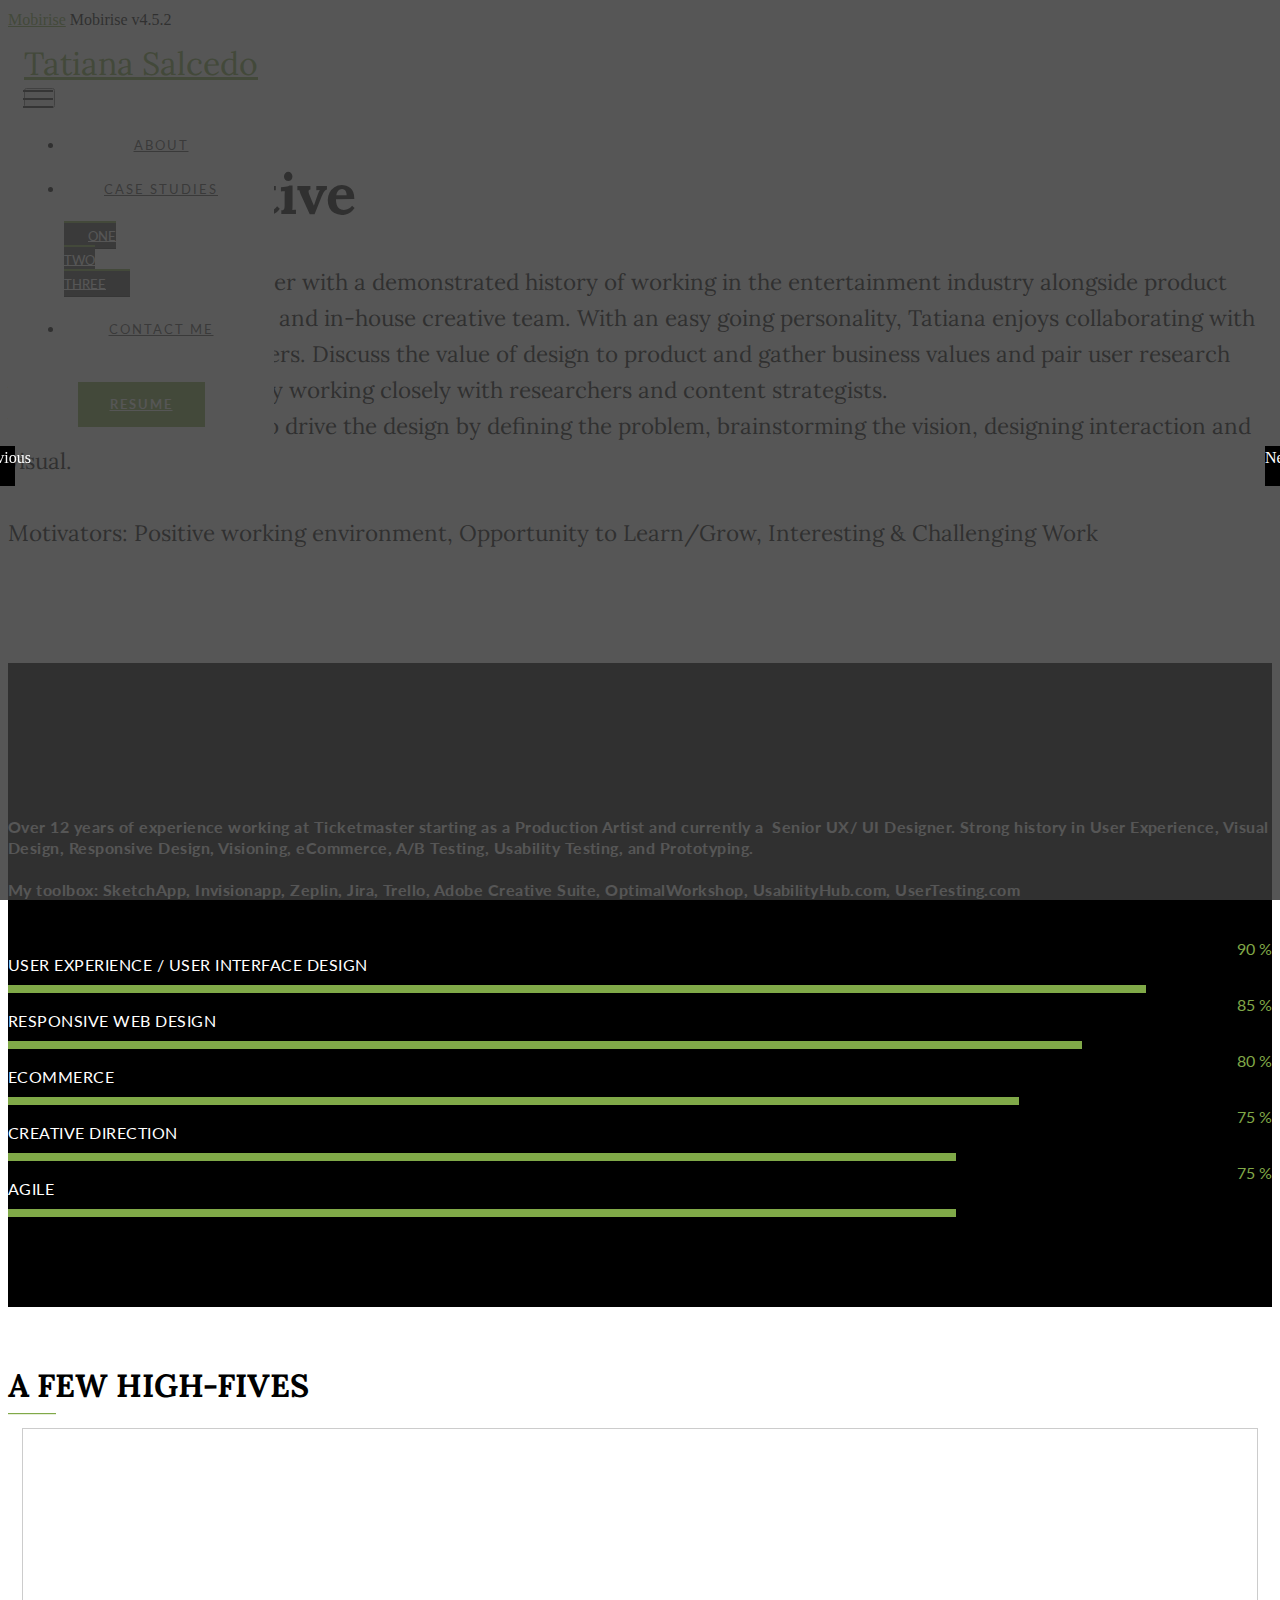
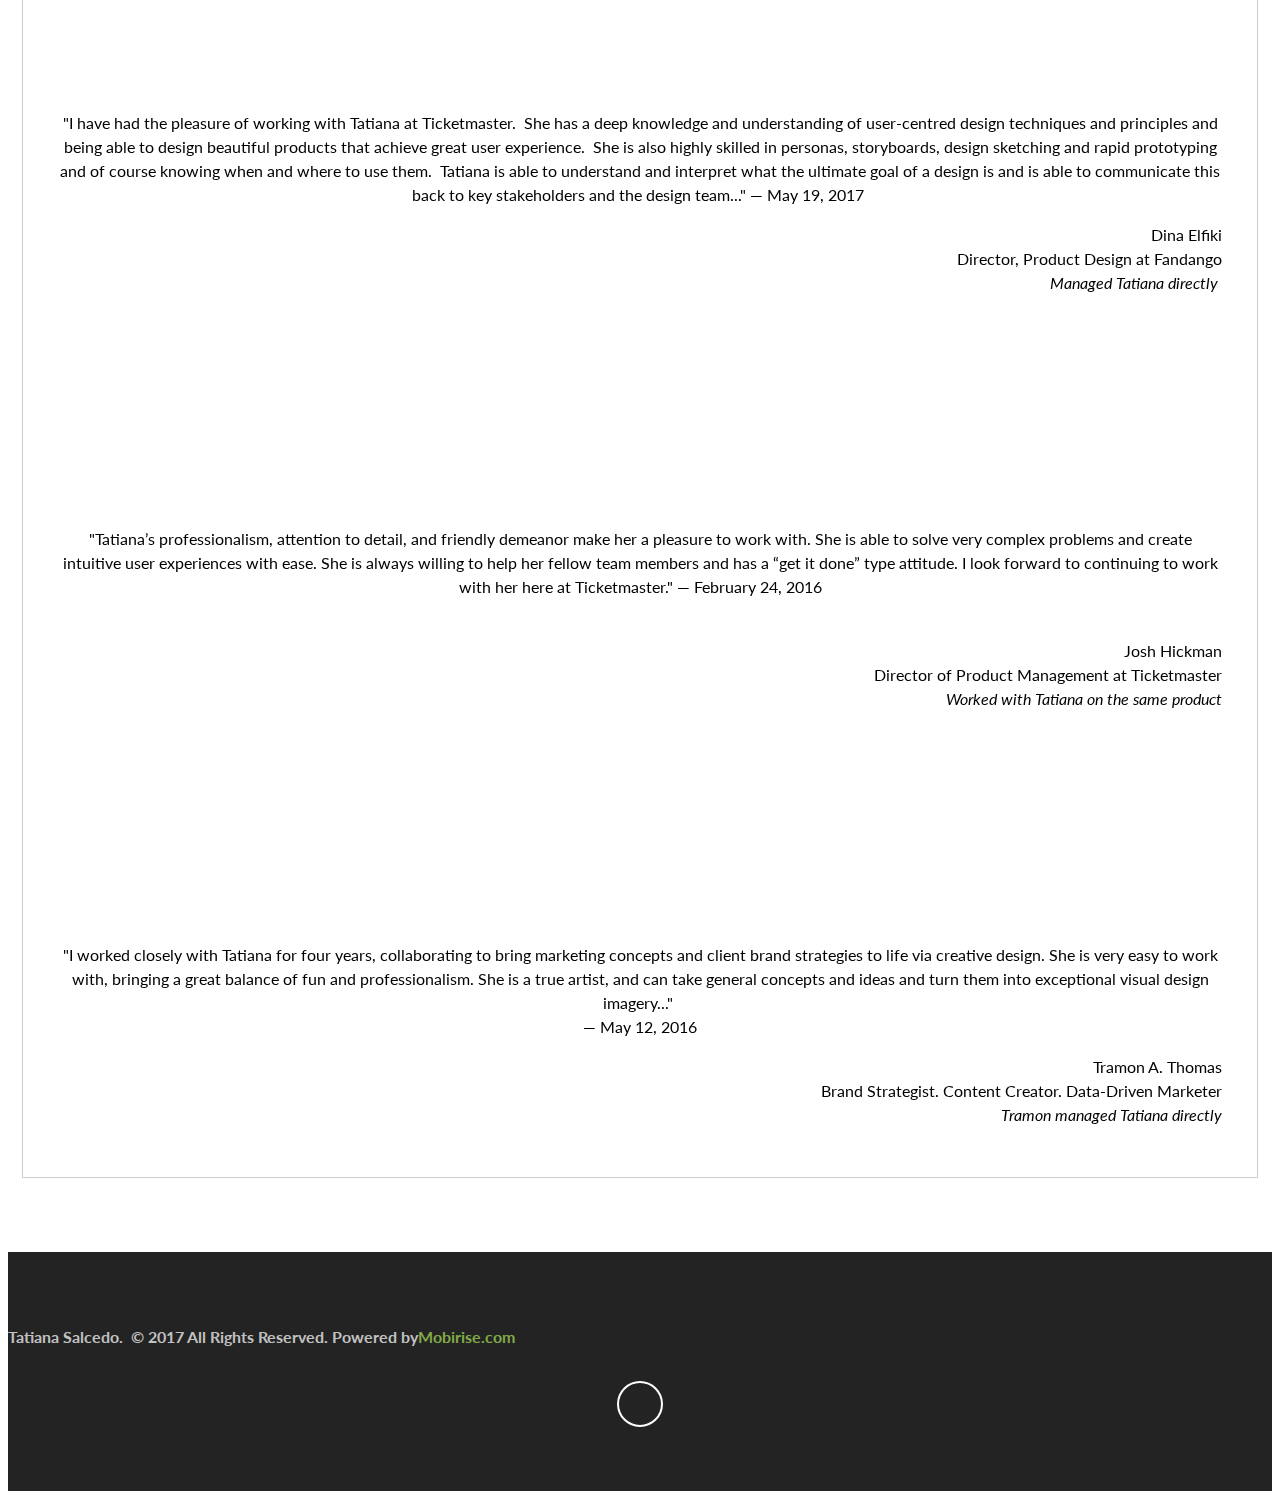
==== about.html @ a696d944 "create github pages" ====
<!DOCTYPE html>
<html >
<head>
  <!-- Site made with Mobirise Website Builder v4.5.2, https://mobirise.com -->
  <meta charset="UTF-8">
  <meta http-equiv="X-UA-Compatible" content="IE=edge">
  <meta name="generator" content="Mobirise v4.5.2, mobirise.com">
  <meta name="viewport" content="width=device-width, initial-scale=1, minimum-scale=1">
  <link rel="shortcut icon" href="assets/images/logo3.png" type="image/x-icon">
  <meta name="description" content="">
  <title>About</title>
  <link rel="stylesheet" href="assets/web/assets/mobirise-icons/mobirise-icons.css">
  <link rel="stylesheet" href="assets/tether/tether.min.css">
  <link rel="stylesheet" href="assets/bootstrap/css/bootstrap.min.css">
  <link rel="stylesheet" href="assets/bootstrap/css/bootstrap-grid.min.css">
  <link rel="stylesheet" href="assets/bootstrap/css/bootstrap-reboot.min.css">
  <link rel="stylesheet" href="assets/dropdown/css/style.css">
  <link rel="stylesheet" href="assets/socicon/css/styles.css">
  <link rel="stylesheet" href="assets/theme/css/style.css">
  <link rel="stylesheet" href="assets/mobirise/css/mbr-additional.css" type="text/css">
  
  
  
</head>
<body>
<section class="menu cid-qFf9qrMSJN" once="menu" id="menu2-0" data-rv-view="739">

    
    

    <nav class="navbar navbar-dropdown navbar-fixed-top navbar-expand-lg">
        <div class="navbar-brand">
            
            <span class="navbar-caption-wrap"><a class="navbar-caption text-primary display-2" href="index.html">Tatiana Salcedo</a></span>
        </div>
        <button class="navbar-toggler" type="button" data-toggle="collapse" data-target="#navbarSupportedContent" aria-controls="navbarNavAltMarkup" aria-expanded="false" aria-label="Toggle navigation">
            <div class="hamburger">
                <span></span>
                <span></span>
                <span></span>
                <span></span>
            </div>
        </button>
      <div class="collapse navbar-collapse" id="navbarSupportedContent">
            <ul class="navbar-nav nav-dropdown" data-app-modern-menu="true"><li class="nav-item">
                    <a class="nav-link link text-danger display-4" href="about.html">ABOUT</a>
                </li>
                <li class="nav-item dropdown">
                    <a class="nav-link link dropdown-toggle text-danger display-4" href="https://mobirise.com" data-toggle="dropdown-submenu" aria-expanded="false">CASE STUDIES</a><div class="dropdown-menu"><a class="dropdown-item text-danger display-4" href="https://mobirise.com">ONE<br>TWO<br>THREE</a></div>
                </li>
                <li class="nav-item">
                    <a class="nav-link link text-danger display-4" href="page2.html">CONTACT ME</a>
                </li></ul>
            <div class="navbar-buttons mbr-section-btn"><a class="btn btn-md btn-primary display-4" href="https://mobirise.com">RESUME</a></div>
      </div>
    </nav>
</section>

<section class="header4 cid-qFfw1GVmhV mbr-parallax-background" id="header4-k" data-rv-view="736">
    
    

    <div class="mbr-overlay" style="opacity: 0.5; background-color: rgb(0, 0, 0);">
    </div> 
    <div class="container">
        <div class="row justify-content-center">
            <div class=" col-md-10 content">
                <h1 class="mbr-section-title mbr-light pb-3 mbr-white mbr-fonts-style display-1">My Objective</h1>
                <p class="mbr-text mbr-fonts-style mbr-white display-5">Seasoned Product Designer with a demonstrated history of working in the entertainment industry alongside product managers, dev engineers, and in-house creative team. With an easy going personality, Tatiana enjoys collaborating with other design team members. Discuss the value of design to product and gather business values and&nbsp;pair user research with great visual design by working closely with researchers and content strategists.<br>With all these elements to drive the design by defining the problem, brainstorming the vision, designing interaction and visual.<br><br>Motivators: Positive working environment, Opportunity to Learn/Grow, Interesting &amp; Challenging Work<br></p>
            </div>
        </div>
    </div>
    
</section>

<section class="cid-qFfdtg1PMW" id="progress1-a" data-rv-view="741">
    
     

    

    <div class="container">
        <h2 class="mbr-section-title pb-3 align-left mbr-bold mbr-fonts-style mbr-white display-5">SKILL SET</h2>
        <h3 class="mbr-section-subtitle mbr-fonts-style align-left display-7">Over 12 years of experience working at Ticketmaster starting as a Production Artist and currently a &nbsp;Senior UX/ UI Designer. Strong history in User Experience, Visual Design, Responsive Design, Visioning, eCommerce, A/B Testing, Usability Testing, and Prototyping.&nbsp;<br><br>My toolbox: SketchApp, Invisionapp, Zeplin, Jira, Trello, Adobe Creative Suite, OptimalWorkshop, UsabilityHub.com, UserTesting.com<div><br></div></h3>
        <div class="row pt-4">
            <div class="progress_elements col-md-12">
                <div class="progress1 pb-3">
                    <div class="title-wrap">
                        <div class="progressbar-title mbr-fonts-style display-7">
                            <p>USER EXPERIENCE / USER INTERFACE DESIGN</p>
                        </div>
                        <div class="progress_value mbr-fonts-style display-7">
                            <div class="progressbar-number"></div>
                            <span>%</span>
                        </div>
                    </div>
                    <div class="progress">
                        <div class="progress-bar progress-bar-1" role="progressbar" aria-valuenow="100" aria-valuemin="0" aria-valuemax="100"></div>
                    </div>
                </div>
                    
                <div class="progress2 pb-3">
                    <div class="title-wrap">
                        <div class="progressbar-title mbr-fonts-style display-7">
                            <p>RESPONSIVE WEB DESIGN</p>
                        </div>
                        <div class="progress_value mbr-fonts-style display-7">
                            <div class="progressbar-number"></div>
                            <span>%</span>
                        </div>
                    </div>
                    <div class="progress">
                        <div class="progress-bar progress-bar-2" role="progressbar" aria-valuenow="100" aria-valuemin="0" aria-valuemax="100"></div>
                    </div>
                </div>
                
                <div class="progress3 pb-3">
                    <div class="title-wrap">
                        <div class="progressbar-title mbr-fonts-style display-7">
                            <p>ECOMMERCE</p>
                        </div>
                        <div class="progress_value mbr-fonts-style display-7">
                            <div class="progressbar-number"></div>
                            <span>%</span>
                        </div>
                    </div>
                    <div class="progress">
                        <div class="progress-bar progress-bar-3" role="progressbar" aria-valuenow="100" aria-valuemin="0" aria-valuemax="100"></div>
                    </div>
                </div>
                
                <div class="progress4 pb-3">
                    <div class="title-wrap">
                        <div class="progressbar-title mbr-fonts-style display-7">
                            <p>CREATIVE DIRECTION</p>
                        </div>
                        <div class="progress_value mbr-fonts-style display-7">
                            <div class="progressbar-number"></div>
                            <span>%</span>
                        </div>
                    </div>
                    <div class="progress">
                        <div class="progress-bar progress-bar-4" role="progressbar" aria-valuenow="100" aria-valuemin="0" aria-valuemax="100"></div>
                    </div>
                </div>
             
                <div class="progress5 pb-3">
                    <div class="title-wrap">
                        <div class="progressbar-title mbr-fonts-style display-7">
                            <p>AGILE</p>
                        </div>
                        <div class="progress_value mbr-fonts-style display-7">
                            <div class="progressbar-number"></div>
                            <span>%</span>
                        </div>
                    </div>        
                    <div class="progress">    
                        <div class="progress-bar progress-bar-5" role="progressbar" aria-valuenow="100" aria-valuemin="0" aria-valuemax="100"></div>
                    </div>
                </div>
            </div>    
        </div>
    </div>
</section>

<section class="carousel slide testimonials-slider cid-qFfdud9GMA mbr-parallax-background" id="testimonials1-b" data-rv-view="744">

    

    <div class="mbr-overlay" style="opacity: 0.7; background-color: rgb(68, 68, 68);">
    </div>

<!--     <div class="container-fluid"> -->
    <div class="container text-center">
        <h2 class="mbr-section-title mbr-fonts-style mbr-white display-2">A FEW HIGH-FIVES</h2>
        <div class="underline align-center">
            <div class="line"></div>
        </div>
        
        <div class="row justify-content-center carousel-row">
            <div class="col-md-10">
                <div class="carousel slide pt-5" data-ride="carousel" role="listbox">
                    <div class="slider-testimonials">
                        <div class="carousel-inner">
                            
                            
                        <div class="carousel-item">
                                <div class="user col-md-8">
                                    <div class="user_image">
                                        <img src="assets/images/dina-profile-278x278.jpg" alt="" title="" media-simple="true">
                                    </div>
                                    <div class="user_text">
                                        <p class="mbr-fonts-style display-7">"I have had the pleasure of working with Tatiana at Ticketmaster. &nbsp;She has a deep knowledge and understanding of user-centred design techniques and principles and being able to design beautiful products that achieve great user experience. &nbsp;She is also highly skilled in personas, storyboards, design sketching and rapid prototyping and of course knowing when and where to use them. &nbsp;Tatiana is able to understand and interpret what the ultimate goal of a design is and is able to communicate this back to key stakeholders and the design team..." — May 19, 2017&nbsp;</p>
                                    </div>
                                    <div class="user_name mbr-bold pb-2 mbr-fonts-style display-7">Dina Elfiki</div>
                                    <div class="user_desk mbr-light mbr-fonts-style display-7"><div>Director, Product Design at Fandango</div><div><span style="font-size: 1rem;"><em>Managed Tatiana directly&nbsp;</em></span><br></div></div>
                                </div>
                            </div><div class="carousel-item">
                                <div class="user col-md-8">
                                    <div class="user_image">
                                        <img src="assets/images/josh-profile-322x322.jpg" alt="" title="" media-simple="true">
                                    </div>
                                    <div class="user_text">
                                        <p class="mbr-fonts-style display-7">"Tatiana’s professionalism, attention to detail, and friendly demeanor make her a pleasure to work with. She is able to solve very complex problems and create intuitive user experiences with ease. She is always willing to help her fellow team members and has a “get it done” type attitude. I look forward to continuing to work with her here at Ticketmaster." —&nbsp;February 24, 2016<br><br></p>
                                    </div>
                                    <div class="user_name mbr-bold pb-2 mbr-fonts-style display-7">Josh Hickman</div>
                                    <div class="user_desk mbr-light mbr-fonts-style display-7">Director of Product Management at Ticketmaster<br><em>Worked with Tatiana on the same product</em></div>
                                </div>
                            </div><div class="carousel-item">
                                <div class="user col-md-8">
                                    <div class="user_image">
                                        <img src="assets/images/tramon-profile-351x351.jpg" alt="" title="" media-simple="true">
                                    </div>
                                    <div class="user_text">
                                        <p class="mbr-fonts-style display-7">"I worked closely with Tatiana for four years, collaborating to bring marketing concepts and client brand strategies to life via creative design. She is very easy to work with, bringing a great balance of fun and professionalism. She is a true artist, and can take general concepts and ideas and turn them into exceptional visual design imagery..."&nbsp;<br>—&nbsp;May 12, 2016</p>
                                    </div>
                                    <div class="user_name mbr-bold pb-2 mbr-fonts-style display-7">Tramon A. Thomas</div>
                                    <div class="user_desk mbr-light mbr-fonts-style display-7"><div>Brand Strategist. Content Creator. Data-Driven Marketer</div><div><span style="font-size: 1rem;"><em>Tramon managed Tatiana directly</em></span><br></div></div>
                                </div>
                            </div></div>
                    </div>
                </div>
                <div class="carousel-controls">
                    <a class="carousel-control-prev carousel-control" role="button" data-slide="prev">
                      <span aria-hidden="true" class="mbri-arrow-prev mbr-iconfont"></span>
                      <span class="sr-only">Previous</span>
                    </a>

                    <a class="carousel-control-next carousel-control" role="button" data-slide="next">
                      <span aria-hidden="true" class="mbri-arrow-next mbr-iconfont"></span>
                      <span class="sr-only">Next</span>
                    </a>
                </div>
            </div>
        </div>
    </div>
</section>

<section class="cid-qFfdCAi451" id="footer2-c" data-rv-view="754">

    

    
       <div class="container-fluid text-center">
           <div class="row justify-content-center">
             <div class="col-md-6 col-sm-12">
                 <h3 class="inner-text mbr-fonts-style content-text display-7">Tatiana Salcedo. &nbsp;© 2017 All Rights Reserved. Powered by<a href="https://mobirise.com" class="text-primary">Mobirise.com</a>
                 </h3>
             </div>
             <div class="social-media col-md-6 col-sm-12">
                  <ul>
                      <li>
                        <a class="icon-transition" href="#">
                          <span class="mbr-iconfont socicon-linkedin socicon" media-simple="true"></span>
                        </a>
                      </li>
                      
                      
                      
                      
                   </ul>
              </div>
    </div>
       </div>

</section>


  <script src="assets/web/assets/jquery/jquery.min.js"></script>
  <script src="assets/popper/popper.min.js"></script>
  <script src="assets/tether/tether.min.js"></script>
  <script src="assets/bootstrap/js/bootstrap.min.js"></script>
  <script src="assets/smoothscroll/smooth-scroll.js"></script>
  <script src="assets/parallax/jarallax.min.js"></script>
  <script src="assets/dropdown/js/script.min.js"></script>
  <script src="assets/bootstrapcarouselswipe/bootstrap-carousel-swipe.js"></script>
  <script src="assets/mbr-testimonials-slider/mbr-testimonials-slider.js"></script>
  <script src="assets/sociallikes/social-likes.js"></script>
  <script src="assets/touchswipe/jquery.touch-swipe.min.js"></script>
  <script src="assets/theme/js/script.js"></script>
  
  
</body>
</html>
---- assets/mobirise/css/mbr-additional.css ----
@import url(https://fonts.googleapis.com/css?family=Lora:400,400i,700,700i);
@import url(https://fonts.googleapis.com/css?family=Lato:100,100i,300,300i,400,400i,700,700i,900,900i);





body {
  font-family: Dosis;
  font-style: normal;
  line-height: 1.5;
}
.mbr-section-title {
  font-style: normal;
  line-height: 1.2;
}
.mbr-section-subtitle {
  line-height: 1.3;
}
.mbr-text {
  font-style: normal;
  line-height: 1.6;
}
.display-1 {
  font-family: 'Lora', serif;
  font-size: 3.5rem;
}
.display-1 > .mbr-iconfont {
  font-size: 5.6rem;
}
.display-2 {
  font-family: 'Lora', serif;
  font-size: 2rem;
}
.display-2 > .mbr-iconfont {
  font-size: 3.2rem;
}
.display-4 {
  font-family: 'Lato', sans-serif;
  font-size: 0.8rem;
}
.display-4 > .mbr-iconfont {
  font-size: 1.28rem;
}
.display-5 {
  font-family: 'Lora', serif;
  font-size: 1.4rem;
}
.display-5 > .mbr-iconfont {
  font-size: 2.24rem;
}
.display-7 {
  font-family: 'Lato', sans-serif;
  font-size: 1rem;
}
.display-7 > .mbr-iconfont {
  font-size: 1.6rem;
}
/* ---- Fluid typography for mobile devices ---- */
/* 1.4 - font scale ratio ( bootstrap == 1.42857 ) */
/* 100vw - current viewport width */
/* (48 - 20)  48 == 48rem == 768px, 20 == 20rem == 320px(minimal supported viewport) */
/* 0.65 - min scale variable, may vary */
@media (max-width: 768px) {
  .display-1 {
    font-size: 2.8rem;
    font-size: calc( 1.875rem + (3.5 - 1.875) * ((100vw - 20rem) / (48 - 20)));
    line-height: calc( 1.4 * (1.875rem + (3.5 - 1.875) * ((100vw - 20rem) / (48 - 20))));
  }
  .display-2 {
    font-size: 1.6rem;
    font-size: calc( 1.35rem + (2 - 1.35) * ((100vw - 20rem) / (48 - 20)));
    line-height: calc( 1.4 * (1.35rem + (2 - 1.35) * ((100vw - 20rem) / (48 - 20))));
  }
  .display-4 {
    font-size: 0.64rem;
    font-size: calc( 0.93rem + (0.8 - 0.93) * ((100vw - 20rem) / (48 - 20)));
    line-height: calc( 1.4 * (0.93rem + (0.8 - 0.93) * ((100vw - 20rem) / (48 - 20))));
  }
  .display-5 {
    font-size: 1.12rem;
    font-size: calc( 1.14rem + (1.4 - 1.14) * ((100vw - 20rem) / (48 - 20)));
    line-height: calc( 1.4 * (1.14rem + (1.4 - 1.14) * ((100vw - 20rem) / (48 - 20))));
  }
}
/* Buttons */
.btn {
  border-radius: 0;
  font-weight: 600;
  border-width: 2px;
  font-style: normal;
  letter-spacing: 2px;
  margin: .4rem .8rem;
  white-space: normal;
  -webkit-transition: all 0.3s ease-in-out;
  -moz-transition: all 0.3s ease-in-out;
  transition: all 0.3s ease-in-out;
  padding: 0.8rem 2rem;
  border-radius: 0px;
  display: inline-flex;
  align-items: center;
  justify-content: center;
  word-break: break-word;
}
.btn-sm {
  font-weight: 600;
  letter-spacing: 2px;
  -webkit-transition: all 0.3s ease-in-out;
  -moz-transition: all 0.3s ease-in-out;
  transition: all 0.3s ease-in-out;
  padding: 0.5rem 1.5rem;
  border-radius: 0px;
}
.btn-md {
  font-weight: 600;
  letter-spacing: 2px;
  margin: .4rem .8rem !important;
  -webkit-transition: all 0.3s ease-in-out;
  -moz-transition: all 0.3s ease-in-out;
  transition: all 0.3s ease-in-out;
  padding: 0.8rem 2rem;
  border-radius: 0px;
}
.btn-lg {
  font-weight: 600;
  letter-spacing: 2px;
  margin: .4rem .8rem !important;
  -webkit-transition: all 0.3s ease-in-out;
  -moz-transition: all 0.3s ease-in-out;
  transition: all 0.3s ease-in-out;
  padding: 0.8rem 2rem;
  border-radius: 0px;
}
.bg-primary {
  background-color: #80a948 !important;
}
.bg-success {
  background-color: #36d88a !important;
}
.bg-info {
  background-color: #ff4100 !important;
}
.bg-warning {
  background-color: #c1c1c1 !important;
}
.bg-danger {
  background-color: #444444 !important;
}
.btn-primary,
.btn-primary:active,
.btn-primary.active {
  background-color: #80a948;
  border-color: #80a948;
  color: #ffffff;
}
.btn-primary:hover,
.btn-primary:focus,
.btn-primary.focus {
  color: #ffffff;
  background-color: #577331;
  border-color: #577331;
}
.btn-primary.disabled,
.btn-primary:disabled {
  color: #ffffff !important;
  background-color: #577331 !important;
  border-color: #577331 !important;
}
.btn-secondary,
.btn-secondary:active,
.btn-secondary.active {
  background-color: #75be12;
  border-color: #75be12;
  color: #ffffff;
}
.btn-secondary:hover,
.btn-secondary:focus,
.btn-secondary.focus {
  color: #ffffff;
  background-color: #4a780b;
  border-color: #4a780b;
}
.btn-secondary.disabled,
.btn-secondary:disabled {
  color: #ffffff !important;
  background-color: #4a780b !important;
  border-color: #4a780b !important;
}
.btn-info,
.btn-info:active,
.btn-info.active {
  background-color: #ff4100;
  border-color: #ff4100;
  color: #ffffff;
}
.btn-info:hover,
.btn-info:focus,
.btn-info.focus {
  color: #ffffff;
  background-color: #b32d00;
  border-color: #b32d00;
}
.btn-info.disabled,
.btn-info:disabled {
  color: #ffffff !important;
  background-color: #b32d00 !important;
  border-color: #b32d00 !important;
}
.btn-success,
.btn-success:active,
.btn-success.active {
  background-color: #36d88a;
  border-color: #36d88a;
  color: #ffffff;
}
.btn-success:hover,
.btn-success:focus,
.btn-success.focus {
  color: #ffffff;
  background-color: #1fa263;
  border-color: #1fa263;
}
.btn-success.disabled,
.btn-success:disabled {
  color: #ffffff !important;
  background-color: #1fa263 !important;
  border-color: #1fa263 !important;
}
.btn-warning,
.btn-warning:active,
.btn-warning.active {
  background-color: #c1c1c1;
  border-color: #c1c1c1;
  color: #ffffff;
}
.btn-warning:hover,
.btn-warning:focus,
.btn-warning.focus {
  color: #ffffff;
  background-color: #9b9b9b;
  border-color: #9b9b9b;
}
.btn-warning.disabled,
.btn-warning:disabled {
  color: #ffffff !important;
  background-color: #9b9b9b !important;
  border-color: #9b9b9b !important;
}
.btn-danger,
.btn-danger:active,
.btn-danger.active {
  background-color: #444444;
  border-color: #444444;
  color: #ffffff;
}
.btn-danger:hover,
.btn-danger:focus,
.btn-danger.focus {
  color: #ffffff;
  background-color: #1e1e1e;
  border-color: #1e1e1e;
}
.btn-danger.disabled,
.btn-danger:disabled {
  color: #ffffff !important;
  background-color: #1e1e1e !important;
  border-color: #1e1e1e !important;
}
.btn-white {
  color: #333333 !important;
}
.btn-white,
.btn-white:active,
.btn-white.active {
  background-color: #ffffff;
  border-color: #ffffff;
  color: #ffffff;
}
.btn-white:hover,
.btn-white:focus,
.btn-white.focus {
  color: #ffffff;
  background-color: #d4d4d4;
  border-color: #d4d4d4;
}
.btn-white.disabled,
.btn-white:disabled {
  color: #ffffff !important;
  background-color: #d4d4d4 !important;
  border-color: #d4d4d4 !important;
}
.btn-black,
.btn-black:active,
.btn-black.active {
  background-color: #333333;
  border-color: #333333;
  color: #ffffff;
}
.btn-black:hover,
.btn-black:focus,
.btn-black.focus {
  color: #ffffff;
  background-color: #0d0d0d;
  border-color: #0d0d0d;
}
.btn-black.disabled,
.btn-black:disabled {
  color: #ffffff !important;
  background-color: #0d0d0d !important;
  border-color: #0d0d0d !important;
}
.btn-primary-outline,
.btn-primary-outline:active,
.btn-primary-outline.active {
  background: none;
  border-color: #4a612a;
  color: #4a612a;
}
.btn-primary-outline:hover,
.btn-primary-outline:focus,
.btn-primary-outline.focus {
  color: #ffffff;
  background-color: #80a948;
  border-color: #80a948;
}
.btn-primary-outline.disabled,
.btn-primary-outline:disabled {
  color: #ffffff !important;
  background-color: #80a948 !important;
  border-color: #80a948 !important;
}
.btn-secondary-outline,
.btn-secondary-outline:active,
.btn-secondary-outline.active {
  background: none;
  border-color: #3c6109;
  color: #3c6109;
}
.btn-secondary-outline:hover,
.btn-secondary-outline:focus,
.btn-secondary-outline.focus {
  color: #ffffff;
  background-color: #75be12;
  border-color: #75be12;
}
.btn-secondary-outline.disabled,
.btn-secondary-outline:disabled {
  color: #ffffff !important;
  background-color: #75be12 !important;
  border-color: #75be12 !important;
}
.btn-info-outline,
.btn-info-outline:active,
.btn-info-outline.active {
  background: none;
  border-color: #992700;
  color: #992700;
}
.btn-info-outline:hover,
.btn-info-outline:focus,
.btn-info-outline.focus {
  color: #ffffff;
  background-color: #ff4100;
  border-color: #ff4100;
}
.btn-info-outline.disabled,
.btn-info-outline:disabled {
  color: #ffffff !important;
  background-color: #ff4100 !important;
  border-color: #ff4100 !important;
}
.btn-success-outline,
.btn-success-outline:active,
.btn-success-outline.active {
  background: none;
  border-color: #1b8d56;
  color: #1b8d56;
}
.btn-success-outline:hover,
.btn-success-outline:focus,
.btn-success-outline.focus {
  color: #ffffff;
  background-color: #36d88a;
  border-color: #36d88a;
}
.btn-success-outline.disabled,
.btn-success-outline:disabled {
  color: #ffffff !important;
  background-color: #36d88a !important;
  border-color: #36d88a !important;
}
.btn-warning-outline,
.btn-warning-outline:active,
.btn-warning-outline.active {
  background: none;
  border-color: #8e8e8e;
  color: #8e8e8e;
}
.btn-warning-outline:hover,
.btn-warning-outline:focus,
.btn-warning-outline.focus {
  color: #ffffff;
  background-color: #c1c1c1;
  border-color: #c1c1c1;
}
.btn-warning-outline.disabled,
.btn-warning-outline:disabled {
  color: #ffffff !important;
  background-color: #c1c1c1 !important;
  border-color: #c1c1c1 !important;
}
.btn-danger-outline,
.btn-danger-outline:active,
.btn-danger-outline.active {
  background: none;
  border-color: #111111;
  color: #111111;
}
.btn-danger-outline:hover,
.btn-danger-outline:focus,
.btn-danger-outline.focus {
  color: #ffffff;
  background-color: #444444;
  border-color: #444444;
}
.btn-danger-outline.disabled,
.btn-danger-outline:disabled {
  color: #ffffff !important;
  background-color: #444444 !important;
  border-color: #444444 !important;
}
.btn-black-outline,
.btn-black-outline:active,
.btn-black-outline.active {
  background: none;
  border-color: #000000;
  color: #000000;
}
.btn-black-outline:hover,
.btn-black-outline:focus,
.btn-black-outline.focus {
  color: #ffffff;
  background-color: #333333;
  border-color: #333333;
}
.btn-black-outline.disabled,
.btn-black-outline:disabled {
  color: #ffffff !important;
  background-color: #333333 !important;
  border-color: #333333 !important;
}
.btn-white-outline,
.btn-white-outline:active,
.btn-white-outline.active {
  background: none;
  border-color: #ffffff;
  color: #ffffff;
}
.btn-white-outline:hover,
.btn-white-outline:focus,
.btn-white-outline.focus {
  color: #333333;
  background-color: #ffffff;
  border-color: #ffffff;
}
.text-primary {
  color: #80a948 !important;
}
.text-secondary {
  color: #75be12 !important;
}
.text-success {
  color: #36d88a !important;
}
.text-info {
  color: #ff4100 !important;
}
.text-warning {
  color: #c1c1c1 !important;
}
.text-danger {
  color: #444444 !important;
}
.text-white {
  color: #ffffff !important;
}
.text-black {
  color: #000000 !important;
}
a.text-primary:hover,
a.text-primary:focus {
  color: #4a612a !important;
}
a.text-secondary:hover,
a.text-secondary:focus {
  color: #3c6109 !important;
}
a.text-success:hover,
a.text-success:focus {
  color: #1b8d56 !important;
}
a.text-info:hover,
a.text-info:focus {
  color: #992700 !important;
}
a.text-warning:hover,
a.text-warning:focus {
  color: #8e8e8e !important;
}
a.text-danger:hover,
a.text-danger:focus {
  color: #111111 !important;
}
a.text-white:hover,
a.text-white:focus {
  color: #b3b3b3 !important;
}
a.text-black:hover,
a.text-black:focus {
  color: #4d4d4d !important;
}
.alert-success {
  background-color: #70c770;
}
.alert-info {
  background-color: #ff4100;
}
.alert-warning {
  background-color: #c1c1c1;
}
.alert-danger {
  background-color: #444444;
}
.mbr-gallery-filter li.active .btn {
  background-color: #80a948;
  border-color: #80a948;
  color: #ffffff;
}
.mbr-gallery-filter li.active .btn:focus {
  box-shadow: none;
}
.btn-form {
  border-radius: 0;
}
.btn-form:hover {
  cursor: pointer;
}
a,
a:hover {
  color: #80a948;
}
.mbr-plan-header.bg-primary .mbr-plan-subtitle,
.mbr-plan-header.bg-primary .mbr-plan-price-desc {
  color: #bdd59c;
}
.mbr-plan-header.bg-success .mbr-plan-subtitle,
.mbr-plan-header.bg-success .mbr-plan-price-desc {
  color: #e1f9ed;
}
.mbr-plan-header.bg-info .mbr-plan-subtitle,
.mbr-plan-header.bg-info .mbr-plan-price-desc {
  color: #ffd9cc;
}
.mbr-plan-header.bg-warning .mbr-plan-subtitle,
.mbr-plan-header.bg-warning .mbr-plan-price-desc {
  color: #ffffff;
}
.mbr-plan-header.bg-danger .mbr-plan-subtitle,
.mbr-plan-header.bg-danger .mbr-plan-price-desc {
  color: #b7b7b7;
}
/* Scroll to top button*/
.scrollToTop_wraper {
  opacity: 0 !important;
}
#scrollToTop a {
  background: #444444;
  opacity: .5;
}
#scrollToTop a:hover {
  opacity: .7;
}
#scrollToTop a i:before {
  content: '';
  position: absolute;
  height: 40%;
  top: 25%;
  background: #ffffff;
  width: 2px;
  left: calc(50% - 1px);
}
#scrollToTop a i:after {
  content: '';
  position: absolute;
  display: block;
  border-top: 2px solid #ffffff;
  border-right: 2px solid #ffffff;
  width: 40%;
  height: 40%;
  left: 30%;
  bottom: 30%;
  transform: rotate(135deg);
}
/* Others*/
.note-check a[data-value=Rubik] {
  font-style: normal;
}
.mbr-arrow {
  background-color: #444444;
  opacity: .5;
  transition: .3s;
}
.mbr-arrow a {
  color: #ffffff;
}
.mbr-arrow:hover {
  opacity: .7;
}
@media (max-width: 767px) {
  .mbr-arrow {
    display: none;
  }
}
.form-control-label {
  position: relative;
  cursor: pointer;
  margin-bottom: .357em;
  padding: 0;
}
.alert {
  color: #ffffff;
  border-radius: 0;
  border: 0;
  font-size: .875rem;
  line-height: 1.5;
  margin-bottom: 1.875rem;
  padding: 1.25rem;
  position: relative;
}
.alert.alert-form::after {
  background-color: inherit;
  bottom: -7px;
  content: "";
  display: block;
  height: 14px;
  left: 50%;
  margin-left: -7px;
  position: absolute;
  transform: rotate(45deg);
  width: 14px;
}
.form-control {
  background-color: #f5f5f5;
  box-shadow: none;
  color: #565656;
  font-family: 'Lato', sans-serif;
  font-size: 1rem;
  line-height: 1.43;
  min-height: 3.5em;
  padding: 1.07em .5em;
}
.form-control > .mbr-iconfont {
  font-size: 1.6rem;
}
.form-control,
.form-control:focus {
  border: 1px solid #e8e8e8;
}
.form-active .form-control:invalid {
  border-color: red;
}
.mbr-overlay {
  background-color: #000;
  bottom: 0;
  left: 0;
  opacity: .5;
  position: absolute;
  right: 0;
  top: 0;
  z-index: 0;
}
blockquote {
  font-style: italic;
  padding: 10px 0 10px 20px;
  font-size: 1.09rem;
  position: relative;
  border-color: #80a948;
  border-width: 3px;
}
ul,
ol,
pre,
blockquote {
  margin-bottom: 2.3125rem;
}
pre {
  background: #f4f4f4;
  padding: 10px 24px;
  white-space: pre-wrap;
}
.inactive {
  -webkit-user-select: none;
  -moz-user-select: none;
  -ms-user-select: none;
  user-select: none;
  pointer-events: none;
  -webkit-user-drag: none;
  user-drag: none;
}
.mbr-section__comments .row {
  justify-content: center;
}
/* Forms */
.mbr-form .btn {
  margin: .4rem 0;
}
@media (max-width: 767px) {
  .btn {
    font-size: .75rem !important;
  }
  .btn .mbr-iconfont {
    font-size: 1rem !important;
  }
}
/* Social block */
.btn-social {
  font-size: 20px;
  border-radius: 50%;
  padding: 0;
  width: 44px;
  height: 44px;
  line-height: 44px;
  text-align: center;
  position: relative;
  border: 2px solid #c0a375;
  border-color: #80a948;
  color: #232323;
  cursor: pointer;
}
.btn-social i {
  top: 0;
  line-height: 44px;
  width: 44px;
}
.btn-social:hover {
  color: #fff;
  background: #80a948;
}
.btn-social + .btn {
  margin-left: .1rem;
}
/* Footer */
.mbr-footer-content li::before,
.mbr-footer .mbr-contacts li::before {
  background: #80a948;
}
.mbr-footer-content li a:hover,
.mbr-footer .mbr-contacts li a:hover {
  color: #80a948;
}
/* Headers*/
.carousel-item.active,
.carousel-item-next,
.carousel-item-prev {
  display: -webkit-box;
  display: -webkit-flex;
  display: -ms-flexbox;
  display: flex;
}
.note-air-layout .dropup .dropdown-menu,
.note-air-layout .navbar-fixed-bottom .dropdown .dropdown-menu {
  bottom: initial !important;
}
html,
body {
  height: auto;
  min-height: 100vh;
}
.cid-qFfcINYH49 {
  background-image: url("../../../assets/images/img-2087-2000x1500.jpg");
}
.cid-qFfcINYH49 .mbr-text,
.cid-qFfcINYH49 .typed-text,
.cid-qFfcINYH49 .mbr-section-text {
  letter-spacing: 0.03rem;
}
.cid-qFfcINYH49 .btn {
  margin-left: 4px !important;
}
.cid-qFfcINYH49 .animated-element {
  color: #ffbc00;
}
.cid-qFfcINYH49 .typed-cursor {
  opacity: 1;
  -webkit-animation: blink 0.7s infinite;
  -moz-animation: blink 0.7s infinite;
  animation: blink 0.7s infinite;
  color: #ffbc00;
}
@keyframes blink {
  0% {
    opacity: 1;
  }
  50% {
    opacity: 0;
  }
  100% {
    opacity: 1;
  }
}
@-webkit-keyframes blink {
  0% {
    opacity: 1;
  }
  50% {
    opacity: 0;
  }
  100% {
    opacity: 1;
  }
}
@-moz-keyframes blink {
  0% {
    opacity: 1;
  }
  50% {
    opacity: 0;
  }
  100% {
    opacity: 1;
  }
}
.cid-qFfgyCpOCw .navbar {
  min-height: 77px;
  transition: all .3s;
  background: #ffffff;
}
.cid-qFfgyCpOCw .navbar.opened {
  transition: all .3s;
  background: #ffffff !important;
}
.cid-qFfgyCpOCw .navbar .dropdown-item {
  transition: all .3s;
  padding: .3rem 1.5rem;
  border-bottom: 1px solid #2b2b2b;
  color: #ffffff !important;
  background: #444444 !important;
}
.cid-qFfgyCpOCw .navbar .dropdown-item:hover {
  padding-left: 2rem;
}
.cid-qFfgyCpOCw .navbar .dropdown-item:focus border {
  outline: none;
}
.cid-qFfgyCpOCw .navbar .navbar-collapse {
  justify-content: flex-end;
  z-index: 1;
}
.cid-qFfgyCpOCw .navbar .dropdown-menu {
  width: 100%;
  padding: 3px 0 0 0;
  background: transparent !important;
}
.cid-qFfgyCpOCw .navbar .dropdown-menu > .dropdown-item:first-child {
  border-top: 2px solid #80a948;
}
.cid-qFfgyCpOCw .navbar .dropdown-menu .dropdown-submenu {
  padding-top: 0px;
}
.cid-qFfgyCpOCw .navbar.collapsed.opened .dropdown-menu {
  top: 0;
}
.cid-qFfgyCpOCw .navbar.collapsed .dropdown-menu {
  width: auto;
  padding: 1rem 0 1rem 0;
  border-top: none !important;
  background: transparent !important;
}
.cid-qFfgyCpOCw .navbar.collapsed .dropdown-menu .dropdown-submenu {
  left: 0 !important;
}
.cid-qFfgyCpOCw .navbar.collapsed .dropdown-menu .dropdown-item:after {
  right: auto;
}
.cid-qFfgyCpOCw .navbar.collapsed .dropdown-menu .dropdown-toggle[data-toggle="dropdown-submenu"]:after {
  margin-left: .25rem;
  border-top: 0.35em solid;
  border-right: 0.35em solid transparent;
  border-left: 0.35em solid transparent;
  border-bottom: 0;
  top: 55%;
}
.cid-qFfgyCpOCw .navbar.collapsed .nav-dropdown .link.dropdown-toggle[aria-expanded="true"] {
  padding: 0.667em 1.667em;
}
.cid-qFfgyCpOCw .navbar.collapsed .nav-dropdown .link {
  margin: 0.667em 1.667em;
}
.cid-qFfgyCpOCw .navbar.collapsed ul.navbar-nav li {
  margin: auto;
}
.cid-qFfgyCpOCw .navbar.collapsed .dropdown-menu .dropdown-item {
  padding: .25rem 1.5rem;
  text-align: center;
  border-bottom: none !important;
  background: transparent !important;
  color: inherit !important;
}
.cid-qFfgyCpOCw .navbar.collapsed .dropdown-menu .dropdown-item:first-child {
  border-top: none;
}
@media (max-width: 991px) {
  .cid-qFfgyCpOCw .navbar.opened .dropdown-menu {
    top: 0;
  }
  .cid-qFfgyCpOCw .navbar .dropdown-menu {
    width: auto;
    padding: 1rem 0 1rem 0;
    background: transparent !important;
    border-top: none !important;
  }
  .cid-qFfgyCpOCw .navbar .dropdown-menu .dropdown-submenu {
    left: 0 !important;
  }
  .cid-qFfgyCpOCw .navbar .dropdown-menu .dropdown-item:after {
    right: auto;
  }
  .cid-qFfgyCpOCw .navbar .dropdown-menu .dropdown-toggle[data-toggle="dropdown-submenu"]:after {
    margin-left: .25rem;
    border-top: 0.35em solid;
    border-right: 0.35em solid transparent;
    border-left: 0.35em solid transparent;
    border-bottom: 0;
    top: 55%;
  }
  .cid-qFfgyCpOCw .navbar .nav-dropdown .link.dropdown-toggle[aria-expanded="true"] {
    padding: 0.667em 1.667em;
  }
  .cid-qFfgyCpOCw .navbar .nav-dropdown .link {
    margin: 0.667em 1.667em;
  }
  .cid-qFfgyCpOCw .navbar .navbar-logo img {
    height: 3.8rem !important;
  }
  .cid-qFfgyCpOCw .navbar ul.navbar-nav li {
    margin: auto;
  }
  .cid-qFfgyCpOCw .navbar .dropdown-menu .dropdown-item {
    padding: .25rem 1.5rem;
    text-align: center;
    border-bottom: none !important;
    background: transparent !important;
    color: inherit !important;
  }
  .cid-qFfgyCpOCw .navbar .dropdown-menu .dropdown-item:first-child {
    border-top: none;
  }
  .cid-qFfgyCpOCw .navbar .navbar-brand {
    flex-shrink: initial;
    flex-basis: auto;
    word-break: break-word;
  }
  .cid-qFfgyCpOCw .navbar .navbar-toggler {
    flex-basis: auto;
  }
}
.cid-qFfgyCpOCw .navbar.navbar-short {
  background: #ffffff !important;
  min-height: 60px;
}
.cid-qFfgyCpOCw .navbar.navbar-short .navbar-logo img {
  height: 3rem !important;
}
.cid-qFfgyCpOCw .navbar.navbar-short .navbar-brand {
  padding: 0;
}
.cid-qFfgyCpOCw .navbar-brand {
  flex-shrink: 0;
  align-items: center;
  margin-right: 0;
  padding: 0;
  transition: all .3s;
  word-break: break-word;
  z-index: 1;
}
.cid-qFfgyCpOCw .navbar-brand .navbar-caption {
  line-height: inherit !important;
}
.cid-qFfgyCpOCw .navbar-brand .navbar-logo a {
  outline: none;
}
.cid-qFfgyCpOCw .dropdown-item.active,
.cid-qFfgyCpOCw .dropdown-item:active {
  background-color: transparent;
}
.cid-qFfgyCpOCw .navbar-expand-lg .navbar-nav .nav-link {
  padding: 0;
}
.cid-qFfgyCpOCw .nav-dropdown .link.dropdown-toggle {
  margin-right: 1.667em;
}
.cid-qFfgyCpOCw .nav-dropdown .link.dropdown-toggle[aria-expanded="true"] {
  margin-right: 0;
  padding: 0.667em 1.667em;
}
.cid-qFfgyCpOCw .navbar.navbar-expand-lg .dropdown .dropdown-menu {
  background: #ffffff;
}
.cid-qFfgyCpOCw .navbar.navbar-expand-lg .dropdown .dropdown-menu .dropdown-submenu {
  margin: -2px 0 0 0;
  left: 100%;
}
.cid-qFfgyCpOCw .navbar .dropdown.open > .dropdown-menu {
  display: block;
}
.cid-qFfgyCpOCw ul.navbar-nav {
  flex-wrap: wrap;
}
.cid-qFfgyCpOCw .navbar-buttons {
  text-align: center;
}
.cid-qFfgyCpOCw button.navbar-toggler {
  outline: none;
  width: 31px;
  height: 20px;
  cursor: pointer;
  transition: all .2s;
  position: relative;
  align-self: center;
}
.cid-qFfgyCpOCw button.navbar-toggler .hamburger span {
  position: absolute;
  right: 0;
  width: 30px;
  height: 2px;
  border-right: 5px;
  background-color: #232323;
}
.cid-qFfgyCpOCw button.navbar-toggler .hamburger span:nth-child(1) {
  top: 0;
  transition: all .2s;
}
.cid-qFfgyCpOCw button.navbar-toggler .hamburger span:nth-child(2) {
  top: 8px;
  transition: all .15s;
}
.cid-qFfgyCpOCw button.navbar-toggler .hamburger span:nth-child(3) {
  top: 8px;
  transition: all .15s;
}
.cid-qFfgyCpOCw button.navbar-toggler .hamburger span:nth-child(4) {
  top: 16px;
  transition: all .2s;
}
.cid-qFfgyCpOCw nav.opened .hamburger span:nth-child(1) {
  top: 8px;
  width: 0;
  opacity: 0;
  right: 50%;
  transition: all .2s;
}
.cid-qFfgyCpOCw nav.opened .hamburger span:nth-child(2) {
  -webkit-transform: rotate(45deg);
  transform: rotate(45deg);
  transition: all .25s;
}
.cid-qFfgyCpOCw nav.opened .hamburger span:nth-child(3) {
  -webkit-transform: rotate(-45deg);
  transform: rotate(-45deg);
  transition: all .25s;
}
.cid-qFfgyCpOCw nav.opened .hamburger span:nth-child(4) {
  top: 8px;
  width: 0;
  opacity: 0;
  right: 50%;
  transition: all .2s;
}
.cid-qFfgyCpOCw .navbar-dropdown {
  padding: .5rem 1rem;
  position: fixed;
}
.cid-qFfgyCpOCw a.nav-link {
  display: flex;
  align-items: center;
  justify-content: center;
  outline: none;
  letter-spacing: 2px;
}
.cid-qFfgyCpOCw .mbr-iconfont {
  font-size: 1.5rem;
  padding-right: .5rem;
}
.cid-qFfgyCpOCw .nav-dropdown .link.dropdown-toggle[aria-expanded="true"] {
  padding: 1.667em 1.667em;
}
.cid-qFfgyCpOCw .nav-dropdown .link {
  margin: 1.667em 1.667em;
}
.cid-qFfgyCpOCw .nav-link:hover,
.cid-qFfgyCpOCw .dropdown-item:hover {
  color: #c1c1c1 !important;
}
.cid-qFfgXitevs {
  padding-top: 90px;
  padding-bottom: 90px;
  background-color: #ffffff;
}
.cid-qFfgXitevs .mbr-iconfont {
  font-size: 34px;
  transition: color .3s;
}
.cid-qFfgXitevs .mbr-section-title {
  margin: 0;
}
.cid-qFfgXitevs .underline {
  margin-top: -0.5rem;
  margin-bottom: -0.5rem;
}
.cid-qFfgXitevs .underline .line {
  width: 3rem;
  height: 2px;
  background: #80a948;
  display: inline-block;
}
.cid-qFfgXitevs .card-img {
  text-align: left;
}
.cid-qFfgXitevs .row-item {
  padding-bottom: 2rem;
}
.cid-qFfgXitevs .row-item:hover .card-img .mbr-iconfont {
  color: #80a948 !important;
}
@media (max-width: 767px) {
  .cid-qFfgXitevs .card-img,
  .cid-qFfgXitevs .mbr-text,
  .cid-qFfgXitevs .mbr-card-title,
  .cid-qFfgXitevs .mbr-section-subtitle,
  .cid-qFfgXitevs .mbr-section-title,
  .cid-qFfgXitevs .underline {
    text-align: center !important;
  }
}
.cid-qFfgXitevs .mbr-card-title,
.cid-qFfgXitevs .card-img {
  color: #444444;
}
.cid-qFfgXitevs .mbr-text {
  color: #444444;
}
.cid-qFfdeg3U1o {
  padding-top: 0px;
  padding-bottom: 0px;
  background-color: #efefef;
}
.cid-qFfdeg3U1o .icon-transition span {
  padding: 0.1rem 0.9rem;
  border-radius: 50%;
  color: #ffffff;
  display: block;
  height: 3em;
  line-height: 3em;
  width: 3em;
  background: #444444 none repeat scroll 0 0;
  -webkit-transition: all 0.3s ease-out 0s;
  transition: all 0.3s ease-out 0s;
  font-size: 14px;
}
.cid-qFfdeg3U1o .photo-split {
  padding: 0;
}
.cid-qFfdeg3U1o .photo-split img {
  width: 100%;
}
.cid-qFfdeg3U1o .icon-transition span:hover {
  background-color: #ffbc00;
}
.cid-qFfdeg3U1o .counter-container ul {
  display: flex;
  flex-direction: column;
}
.cid-qFfdeg3U1o .counter-container ul li {
  margin-bottom: .5rem;
  list-style: ✓;
}
.cid-qFfdeg3U1o .counter-container ul li:before {
  color: #80a948;
  display: inline-block;
  content: '✓';
  text-align: center;
  line-height: 1.5em;
  transition: all .2s;
  width: 25px;
  height: 25px;
}
.cid-qFfdeg3U1o .wrap-block {
  padding: 3rem 3rem;
}
.cid-qFfdeg3U1o .wrap-block ul {
  margin: 0;
  padding: 0;
  list-style: none;
}
.cid-qFfdeg3U1o .wrap-block ul li {
  display: inline-block;
}
.cid-qFfdeg3U1o .wrap-block ul li span {
  text-align: center;
}
.cid-qFfdeg3U1o .social-media {
  margin-top: 1.5em;
  padding: 0;
}
.cid-qFfdeg3U1o .social-media ul {
  margin: 0;
  padding: 0;
  margin-bottom: 8px;
}
.cid-qFfdeg3U1o .social-media ul li {
  padding: 4px;
  display: inline-block;
}
.cid-qFfdeg3U1o .mbr-list,
.cid-qFfdeg3U1o .social-media ul {
  text-align: left;
}
@media (max-width: 500px) {
  .cid-qFfdeg3U1o .wrap-block {
    padding: 3rem 1rem;
  }
}
@media (max-width: 767px) {
  .cid-qFfdeg3U1o .mbr-section-title,
  .cid-qFfdeg3U1o .mbr-section-subtitle,
  .cid-qFfdeg3U1o .mbr-text {
    text-align: center !important;
  }
  .cid-qFfdeg3U1o .social-list {
    text-align: center !important;
  }
}
.cid-qFfdeg3U1o .mbr-section-subtitle {
  color: #80a948;
}
.cid-qFfdeg3U1o .mbr-section-title {
  color: #444444;
}
.cid-qFfh5fvODG {
  background: #ffffff;
}
.cid-qFfh5fvODG .image-block {
  margin: auto;
  width: 100% !important;
}
@media (max-width: 768px) {
  .cid-qFfh5fvODG .image-block {
    width: 100% !important;
  }
}
.cid-qFfh6AlIiK {
  padding-top: 45px;
  padding-bottom: 45px;
  background-color: #ffffff;
}
.cid-qFfdeLC4Bn {
  padding-top: 45px;
  padding-bottom: 45px;
  background-color: #232323;
}
.cid-qFfdeLC4Bn a:link {
  text-decoration: none;
}
.cid-qFfdeLC4Bn .icon-transition span {
  color: #ffffff;
  display: block;
  height: 3em;
  line-height: 3em;
  border-radius: 50%;
  border: 2px solid #ffffff;
  width: 3em;
  -webkit-transition: all 0.3s ease-out 0s;
  transition: all 0.3s ease-out 0s;
  font-size: 14px;
}
.cid-qFfdeLC4Bn .icon-transition span:hover {
  background-color: #80a948;
}
.cid-qFfdeLC4Bn .inner-text {
  line-height: 3em;
}
.cid-qFfdeLC4Bn .social-media {
  display: -webkit-flex;
  justify-content: center;
  align-items: center;
}
.cid-qFfdeLC4Bn .social-media ul {
  margin: 0;
  padding: 0;
  margin-bottom: 8px;
}
.cid-qFfdeLC4Bn .social-media ul li {
  padding: 4px;
  display: inline-block;
}
.cid-qFfdeLC4Bn .content-text,
.cid-qFfdeLC4Bn .inner-text {
  color: #c1c1c1;
}
.cid-qFfw1GVmhV {
  padding-top: 90px;
  padding-bottom: 90px;
  background-image: url("../../../assets/images/img-2167-2000x2666.jpg");
}
.cid-qFfw1GVmhV .text {
  letter-spacing: 0.03em;
  line-height: 1.7;
}
.cid-qFfw1GVmhV .mbr-text {
  width: 100%;
  height: auto;
}
@media (max-width: 991px) {
  .cid-qFfw1GVmhV .row {
    display: flex;
    flex-direction: column;
    align-items: center;
  }
  .cid-qFfw1GVmhV .content {
    flex: 0 0 100%;
    max-width: 100%;
    margin-left: 0;
  }
}
.cid-qFf9qrMSJN .navbar {
  min-height: 77px;
  transition: all .3s;
  background: #ffffff;
}
.cid-qFf9qrMSJN .navbar.opened {
  transition: all .3s;
  background: #ffffff !important;
}
.cid-qFf9qrMSJN .navbar .dropdown-item {
  transition: all .3s;
  padding: .3rem 1.5rem;
  border-bottom: 1px solid #2b2b2b;
  color: #ffffff !important;
  background: #444444 !important;
}
.cid-qFf9qrMSJN .navbar .dropdown-item:hover {
  padding-left: 2rem;
}
.cid-qFf9qrMSJN .navbar .dropdown-item:focus border {
  outline: none;
}
.cid-qFf9qrMSJN .navbar .navbar-collapse {
  justify-content: flex-end;
  z-index: 1;
}
.cid-qFf9qrMSJN .navbar .dropdown-menu {
  width: 100%;
  padding: 3px 0 0 0;
  background: transparent !important;
}
.cid-qFf9qrMSJN .navbar .dropdown-menu > .dropdown-item:first-child {
  border-top: 2px solid #80a948;
}
.cid-qFf9qrMSJN .navbar .dropdown-menu .dropdown-submenu {
  padding-top: 0px;
}
.cid-qFf9qrMSJN .navbar.collapsed.opened .dropdown-menu {
  top: 0;
}
.cid-qFf9qrMSJN .navbar.collapsed .dropdown-menu {
  width: auto;
  padding: 1rem 0 1rem 0;
  border-top: none !important;
  background: transparent !important;
}
.cid-qFf9qrMSJN .navbar.collapsed .dropdown-menu .dropdown-submenu {
  left: 0 !important;
}
.cid-qFf9qrMSJN .navbar.collapsed .dropdown-menu .dropdown-item:after {
  right: auto;
}
.cid-qFf9qrMSJN .navbar.collapsed .dropdown-menu .dropdown-toggle[data-toggle="dropdown-submenu"]:after {
  margin-left: .25rem;
  border-top: 0.35em solid;
  border-right: 0.35em solid transparent;
  border-left: 0.35em solid transparent;
  border-bottom: 0;
  top: 55%;
}
.cid-qFf9qrMSJN .navbar.collapsed .nav-dropdown .link.dropdown-toggle[aria-expanded="true"] {
  padding: 0.667em 1.667em;
}
.cid-qFf9qrMSJN .navbar.collapsed .nav-dropdown .link {
  margin: 0.667em 1.667em;
}
.cid-qFf9qrMSJN .navbar.collapsed ul.navbar-nav li {
  margin: auto;
}
.cid-qFf9qrMSJN .navbar.collapsed .dropdown-menu .dropdown-item {
  padding: .25rem 1.5rem;
  text-align: center;
  border-bottom: none !important;
  background: transparent !important;
  color: inherit !important;
}
.cid-qFf9qrMSJN .navbar.collapsed .dropdown-menu .dropdown-item:first-child {
  border-top: none;
}
@media (max-width: 991px) {
  .cid-qFf9qrMSJN .navbar.opened .dropdown-menu {
    top: 0;
  }
  .cid-qFf9qrMSJN .navbar .dropdown-menu {
    width: auto;
    padding: 1rem 0 1rem 0;
    background: transparent !important;
    border-top: none !important;
  }
  .cid-qFf9qrMSJN .navbar .dropdown-menu .dropdown-submenu {
    left: 0 !important;
  }
  .cid-qFf9qrMSJN .navbar .dropdown-menu .dropdown-item:after {
    right: auto;
  }
  .cid-qFf9qrMSJN .navbar .dropdown-menu .dropdown-toggle[data-toggle="dropdown-submenu"]:after {
    margin-left: .25rem;
    border-top: 0.35em solid;
    border-right: 0.35em solid transparent;
    border-left: 0.35em solid transparent;
    border-bottom: 0;
    top: 55%;
  }
  .cid-qFf9qrMSJN .navbar .nav-dropdown .link.dropdown-toggle[aria-expanded="true"] {
    padding: 0.667em 1.667em;
  }
  .cid-qFf9qrMSJN .navbar .nav-dropdown .link {
    margin: 0.667em 1.667em;
  }
  .cid-qFf9qrMSJN .navbar .navbar-logo img {
    height: 3.8rem !important;
  }
  .cid-qFf9qrMSJN .navbar ul.navbar-nav li {
    margin: auto;
  }
  .cid-qFf9qrMSJN .navbar .dropdown-menu .dropdown-item {
    padding: .25rem 1.5rem;
    text-align: center;
    border-bottom: none !important;
    background: transparent !important;
    color: inherit !important;
  }
  .cid-qFf9qrMSJN .navbar .dropdown-menu .dropdown-item:first-child {
    border-top: none;
  }
  .cid-qFf9qrMSJN .navbar .navbar-brand {
    flex-shrink: initial;
    flex-basis: auto;
    word-break: break-word;
  }
  .cid-qFf9qrMSJN .navbar .navbar-toggler {
    flex-basis: auto;
  }
}
.cid-qFf9qrMSJN .navbar.navbar-short {
  background: #ffffff !important;
  min-height: 60px;
}
.cid-qFf9qrMSJN .navbar.navbar-short .navbar-logo img {
  height: 3rem !important;
}
.cid-qFf9qrMSJN .navbar.navbar-short .navbar-brand {
  padding: 0;
}
.cid-qFf9qrMSJN .navbar-brand {
  flex-shrink: 0;
  align-items: center;
  margin-right: 0;
  padding: 0;
  transition: all .3s;
  word-break: break-word;
  z-index: 1;
}
.cid-qFf9qrMSJN .navbar-brand .navbar-caption {
  line-height: inherit !important;
}
.cid-qFf9qrMSJN .navbar-brand .navbar-logo a {
  outline: none;
}
.cid-qFf9qrMSJN .dropdown-item.active,
.cid-qFf9qrMSJN .dropdown-item:active {
  background-color: transparent;
}
.cid-qFf9qrMSJN .navbar-expand-lg .navbar-nav .nav-link {
  padding: 0;
}
.cid-qFf9qrMSJN .nav-dropdown .link.dropdown-toggle {
  margin-right: 1.667em;
}
.cid-qFf9qrMSJN .nav-dropdown .link.dropdown-toggle[aria-expanded="true"] {
  margin-right: 0;
  padding: 0.667em 1.667em;
}
.cid-qFf9qrMSJN .navbar.navbar-expand-lg .dropdown .dropdown-menu {
  background: #ffffff;
}
.cid-qFf9qrMSJN .navbar.navbar-expand-lg .dropdown .dropdown-menu .dropdown-submenu {
  margin: -2px 0 0 0;
  left: 100%;
}
.cid-qFf9qrMSJN .navbar .dropdown.open > .dropdown-menu {
  display: block;
}
.cid-qFf9qrMSJN ul.navbar-nav {
  flex-wrap: wrap;
}
.cid-qFf9qrMSJN .navbar-buttons {
  text-align: center;
}
.cid-qFf9qrMSJN button.navbar-toggler {
  outline: none;
  width: 31px;
  height: 20px;
  cursor: pointer;
  transition: all .2s;
  position: relative;
  align-self: center;
}
.cid-qFf9qrMSJN button.navbar-toggler .hamburger span {
  position: absolute;
  right: 0;
  width: 30px;
  height: 2px;
  border-right: 5px;
  background-color: #232323;
}
.cid-qFf9qrMSJN button.navbar-toggler .hamburger span:nth-child(1) {
  top: 0;
  transition: all .2s;
}
.cid-qFf9qrMSJN button.navbar-toggler .hamburger span:nth-child(2) {
  top: 8px;
  transition: all .15s;
}
.cid-qFf9qrMSJN button.navbar-toggler .hamburger span:nth-child(3) {
  top: 8px;
  transition: all .15s;
}
.cid-qFf9qrMSJN button.navbar-toggler .hamburger span:nth-child(4) {
  top: 16px;
  transition: all .2s;
}
.cid-qFf9qrMSJN nav.opened .hamburger span:nth-child(1) {
  top: 8px;
  width: 0;
  opacity: 0;
  right: 50%;
  transition: all .2s;
}
.cid-qFf9qrMSJN nav.opened .hamburger span:nth-child(2) {
  -webkit-transform: rotate(45deg);
  transform: rotate(45deg);
  transition: all .25s;
}
.cid-qFf9qrMSJN nav.opened .hamburger span:nth-child(3) {
  -webkit-transform: rotate(-45deg);
  transform: rotate(-45deg);
  transition: all .25s;
}
.cid-qFf9qrMSJN nav.opened .hamburger span:nth-child(4) {
  top: 8px;
  width: 0;
  opacity: 0;
  right: 50%;
  transition: all .2s;
}
.cid-qFf9qrMSJN .navbar-dropdown {
  padding: .5rem 1rem;
  position: fixed;
}
.cid-qFf9qrMSJN a.nav-link {
  display: flex;
  align-items: center;
  justify-content: center;
  outline: none;
  letter-spacing: 2px;
}
.cid-qFf9qrMSJN .mbr-iconfont {
  font-size: 1.5rem;
  padding-right: .5rem;
}
.cid-qFf9qrMSJN .nav-dropdown .link.dropdown-toggle[aria-expanded="true"] {
  padding: 1.667em 1.667em;
}
.cid-qFf9qrMSJN .nav-dropdown .link {
  margin: 1.667em 1.667em;
}
.cid-qFf9qrMSJN .nav-link:hover,
.cid-qFf9qrMSJN .dropdown-item:hover {
  color: #c1c1c1 !important;
}
.cid-qFfdtg1PMW {
  padding-top: 90px;
  padding-bottom: 90px;
  background-color: #000000;
}
.cid-qFfdtg1PMW .mbr-section-title {
  letter-spacing: 0.1em;
}
.cid-qFfdtg1PMW .mbr-section-title span {
  color: #ffbc00;
}
.cid-qFfdtg1PMW .mbr-section-subtitle {
  color: #ffffff;
  letter-spacing: 0.03em;
}
.cid-qFfdtg1PMW .progressbar-title p {
  margin-bottom: 8px;
  letter-spacing: 0.03em;
}
.cid-qFfdtg1PMW .progressbar-title {
  color: white;
}
.cid-qFfdtg1PMW .progress {
  width: 100%;
  height: 8px;
  border-radius: 0;
}
.cid-qFfdtg1PMW .progress_elements {
  display: flex;
  align-items: center;
  justify-content: center;
  flex-wrap: wrap;
}
.cid-qFfdtg1PMW .progress_elements > div {
  flex: 0 0 100%;
  max-width: 100%;
}
.cid-qFfdtg1PMW .progress-bar {
  height: 8px;
  background-color: #80a948;
}
.cid-qFfdtg1PMW .title-wrap {
  display: flex;
  justify-content: space-between;
  -webkit-justify-content: space-between;
}
.cid-qFfdtg1PMW .progressbar-number {
  display: inline-block;
}
.cid-qFfdtg1PMW .progress-primary {
  background: rgba(206, 206, 206, 0.4);
  border: none;
  outline: none;
}
.cid-qFfdtg1PMW .progress-primary::-webkit-progress-bar {
  background: rgba(206, 206, 206, 0.4);
}
.cid-qFfdtg1PMW .progress_value {
  position: relative;
  color: #80a948;
}
.cid-qFfdtg1PMW progress[value]::-webkit-progress-bar {
  background: rgba(206, 206, 206, 0.4);
}
.cid-qFfdtg1PMW progress::-webkit-progress-value {
  background: #80a948;
}
.cid-qFfdtg1PMW progress[value]::-moz-progress-bar {
  background: #80a948;
}
.cid-qFfdtg1PMW progress::-ms-fill {
  background: #80a948;
}
.cid-qFfdtg1PMW .progress1 .progressbar-number:before {
  content: '90';
}
.cid-qFfdtg1PMW .progress2 .progressbar-number:before {
  content: '85';
}
.cid-qFfdtg1PMW .progress3 .progressbar-number:before {
  content: '80';
}
.cid-qFfdtg1PMW .progress4 .progressbar-number:before {
  content: '75';
}
.cid-qFfdtg1PMW .progress5 .progressbar-number:before {
  content: '75';
}
.cid-qFfdtg1PMW .progress-bar-1 {
  width: 90%;
}
.cid-qFfdtg1PMW .progress-bar-2 {
  width: 85%;
}
.cid-qFfdtg1PMW .progress-bar-3 {
  width: 80%;
}
.cid-qFfdtg1PMW .progress-bar-4 {
  width: 75%;
}
.cid-qFfdtg1PMW .progress-bar-5 {
  width: 75%;
}
.cid-qFfdud9GMA {
  padding-top: 60px;
  padding-bottom: 60px;
  background-image: url("../../../assets/images/mbr-1583x1080.jpg");
}
.cid-qFfdud9GMA .mbr-section-title {
  margin: 0;
}
.cid-qFfdud9GMA .underline {
  margin-top: -0.5rem;
  margin-bottom: -0.5rem;
}
.cid-qFfdud9GMA .underline .line {
  width: 3rem;
  height: 2px;
  background: #80a948;
  display: inline-block;
}
.cid-qFfdud9GMA .slider-testimonials {
  background: rgba(255, 255, 255, 0.8) none repeat scroll 0 0;
  display: inline-block;
  outline: 1px solid rgba(0, 0, 0, 0.2);
  outline-offset: -15px;
  padding: 65px 50px;
  position: relative;
  text-align: center;
}
.cid-qFfdud9GMA .carousel-item {
  justify-content: center;
}
.cid-qFfdud9GMA .carousel-item.active,
.cid-qFfdud9GMA .carousel-item-next,
.cid-qFfdud9GMA .carousel-item-prev {
  display: flex;
}
.cid-qFfdud9GMA .carousel-control {
  transition: all .3s;
  opacity: 1;
  background-color: #000000;
  color: #ffffff;
  position: absolute;
  width: 40px;
  height: 40px;
  top: 46%;
  margin-top: 2rem;
  border-width: 1px;
}
.cid-qFfdud9GMA .carousel-control.carousel-control-prev {
  left: -25px;
}
.cid-qFfdud9GMA .carousel-control.carousel-control-prev:hover {
  left: -30px;
}
.cid-qFfdud9GMA .carousel-control.carousel-control-next {
  right: -25px;
}
.cid-qFfdud9GMA .carousel-control.carousel-control-next:hover {
  right: -30px;
}
.cid-qFfdud9GMA .carousel-control .mbr-iconfont {
  font-size: 1rem;
}
.cid-qFfdud9GMA .carousel-control:hover {
  background-color: #80a948;
}
.cid-qFfdud9GMA .user_image {
  width: 200px;
  height: 200px;
  margin-bottom: 1.6rem;
  overflow: hidden;
  border-radius: 50%;
  margin: 0 auto 2rem auto;
}
.cid-qFfdud9GMA .user_image img {
  width: 100%;
  min-width: 100%;
  min-height: 100%;
}
@media (max-width: 767px) {
  .cid-qFfdud9GMA .carousel-control-prev,
  .cid-qFfdud9GMA .carousel-control-next {
    display: none;
  }
  .cid-qFfdud9GMA .mbr-section-title {
    padding-bottom: 0;
  }
  .cid-qFfdud9GMA .slider-testimonials {
    padding: 2rem 1rem;
  }
}
@media (max-width: 230px) {
  .cid-qFfdud9GMA .user_image {
    width: 100%;
    height: auto;
  }
}
.cid-qFfdud9GMA .carousel-row:hover .carousel-control {
  visibility: visible;
}
.cid-qFfdud9GMA .user_name,
.cid-qFfdud9GMA .user_desk {
  text-align: right;
}
@media screen and (-ms-high-contrast: active), (-ms-high-contrast: none) {
  .cid-qFfdud9GMA .slider-testimonials {
    min-width: 100%;
    outline: 15px solid rgba(255, 255, 255, 0.8);
    border: 1px solid rgba(0, 0, 0, 0.2);
  }
  .cid-qFfdud9GMA .carousel-control-prev {
    left: -40px !important;
  }
  .cid-qFfdud9GMA .carousel-control-prev:hover {
    left: -45px !important;
  }
  .cid-qFfdud9GMA .carousel-control-next {
    right: -40px !important;
  }
  .cid-qFfdud9GMA .carousel-control-next:hover {
    right: -45px !important;
  }
}
.cid-qFfdCAi451 {
  padding-top: 45px;
  padding-bottom: 45px;
  background-color: #232323;
}
.cid-qFfdCAi451 a:link {
  text-decoration: none;
}
.cid-qFfdCAi451 .icon-transition span {
  color: #ffffff;
  display: block;
  height: 3em;
  line-height: 3em;
  border-radius: 50%;
  border: 2px solid #ffffff;
  width: 3em;
  -webkit-transition: all 0.3s ease-out 0s;
  transition: all 0.3s ease-out 0s;
  font-size: 14px;
}
.cid-qFfdCAi451 .icon-transition span:hover {
  background-color: #80a948;
}
.cid-qFfdCAi451 .inner-text {
  line-height: 3em;
}
.cid-qFfdCAi451 .social-media {
  display: -webkit-flex;
  justify-content: center;
  align-items: center;
}
.cid-qFfdCAi451 .social-media ul {
  margin: 0;
  padding: 0;
  margin-bottom: 8px;
}
.cid-qFfdCAi451 .social-media ul li {
  padding: 4px;
  display: inline-block;
}
.cid-qFfdCAi451 .content-text,
.cid-qFfdCAi451 .inner-text {
  color: #c1c1c1;
}
.cid-qFfezjwsxp .navbar {
  min-height: 77px;
  transition: all .3s;
  background: #ffffff;
}
.cid-qFfezjwsxp .navbar.opened {
  transition: all .3s;
  background: #ffffff !important;
}
.cid-qFfezjwsxp .navbar .dropdown-item {
  transition: all .3s;
  padding: .3rem 1.5rem;
  border-bottom: 1px solid #2b2b2b;
  color: #ffffff !important;
  background: #444444 !important;
}
.cid-qFfezjwsxp .navbar .dropdown-item:hover {
  padding-left: 2rem;
}
.cid-qFfezjwsxp .navbar .dropdown-item:focus border {
  outline: none;
}
.cid-qFfezjwsxp .navbar .navbar-collapse {
  justify-content: flex-end;
  z-index: 1;
}
.cid-qFfezjwsxp .navbar .dropdown-menu {
  width: 100%;
  padding: 3px 0 0 0;
  background: transparent !important;
}
.cid-qFfezjwsxp .navbar .dropdown-menu > .dropdown-item:first-child {
  border-top: 2px solid #80a948;
}
.cid-qFfezjwsxp .navbar .dropdown-menu .dropdown-submenu {
  padding-top: 0px;
}
.cid-qFfezjwsxp .navbar.collapsed.opened .dropdown-menu {
  top: 0;
}
.cid-qFfezjwsxp .navbar.collapsed .dropdown-menu {
  width: auto;
  padding: 1rem 0 1rem 0;
  border-top: none !important;
  background: transparent !important;
}
.cid-qFfezjwsxp .navbar.collapsed .dropdown-menu .dropdown-submenu {
  left: 0 !important;
}
.cid-qFfezjwsxp .navbar.collapsed .dropdown-menu .dropdown-item:after {
  right: auto;
}
.cid-qFfezjwsxp .navbar.collapsed .dropdown-menu .dropdown-toggle[data-toggle="dropdown-submenu"]:after {
  margin-left: .25rem;
  border-top: 0.35em solid;
  border-right: 0.35em solid transparent;
  border-left: 0.35em solid transparent;
  border-bottom: 0;
  top: 55%;
}
.cid-qFfezjwsxp .navbar.collapsed .nav-dropdown .link.dropdown-toggle[aria-expanded="true"] {
  padding: 0.667em 1.667em;
}
.cid-qFfezjwsxp .navbar.collapsed .nav-dropdown .link {
  margin: 0.667em 1.667em;
}
.cid-qFfezjwsxp .navbar.collapsed ul.navbar-nav li {
  margin: auto;
}
.cid-qFfezjwsxp .navbar.collapsed .dropdown-menu .dropdown-item {
  padding: .25rem 1.5rem;
  text-align: center;
  border-bottom: none !important;
  background: transparent !important;
  color: inherit !important;
}
.cid-qFfezjwsxp .navbar.collapsed .dropdown-menu .dropdown-item:first-child {
  border-top: none;
}
@media (max-width: 991px) {
  .cid-qFfezjwsxp .navbar.opened .dropdown-menu {
    top: 0;
  }
  .cid-qFfezjwsxp .navbar .dropdown-menu {
    width: auto;
    padding: 1rem 0 1rem 0;
    background: transparent !important;
    border-top: none !important;
  }
  .cid-qFfezjwsxp .navbar .dropdown-menu .dropdown-submenu {
    left: 0 !important;
  }
  .cid-qFfezjwsxp .navbar .dropdown-menu .dropdown-item:after {
    right: auto;
  }
  .cid-qFfezjwsxp .navbar .dropdown-menu .dropdown-toggle[data-toggle="dropdown-submenu"]:after {
    margin-left: .25rem;
    border-top: 0.35em solid;
    border-right: 0.35em solid transparent;
    border-left: 0.35em solid transparent;
    border-bottom: 0;
    top: 55%;
  }
  .cid-qFfezjwsxp .navbar .nav-dropdown .link.dropdown-toggle[aria-expanded="true"] {
    padding: 0.667em 1.667em;
  }
  .cid-qFfezjwsxp .navbar .nav-dropdown .link {
    margin: 0.667em 1.667em;
  }
  .cid-qFfezjwsxp .navbar .navbar-logo img {
    height: 3.8rem !important;
  }
  .cid-qFfezjwsxp .navbar ul.navbar-nav li {
    margin: auto;
  }
  .cid-qFfezjwsxp .navbar .dropdown-menu .dropdown-item {
    padding: .25rem 1.5rem;
    text-align: center;
    border-bottom: none !important;
    background: transparent !important;
    color: inherit !important;
  }
  .cid-qFfezjwsxp .navbar .dropdown-menu .dropdown-item:first-child {
    border-top: none;
  }
  .cid-qFfezjwsxp .navbar .navbar-brand {
    flex-shrink: initial;
    flex-basis: auto;
    word-break: break-word;
  }
  .cid-qFfezjwsxp .navbar .navbar-toggler {
    flex-basis: auto;
  }
}
.cid-qFfezjwsxp .navbar.navbar-short {
  background: #ffffff !important;
  min-height: 60px;
}
.cid-qFfezjwsxp .navbar.navbar-short .navbar-logo img {
  height: 3rem !important;
}
.cid-qFfezjwsxp .navbar.navbar-short .navbar-brand {
  padding: 0;
}
.cid-qFfezjwsxp .navbar-brand {
  flex-shrink: 0;
  align-items: center;
  margin-right: 0;
  padding: 0;
  transition: all .3s;
  word-break: break-word;
  z-index: 1;
}
.cid-qFfezjwsxp .navbar-brand .navbar-caption {
  line-height: inherit !important;
}
.cid-qFfezjwsxp .navbar-brand .navbar-logo a {
  outline: none;
}
.cid-qFfezjwsxp .dropdown-item.active,
.cid-qFfezjwsxp .dropdown-item:active {
  background-color: transparent;
}
.cid-qFfezjwsxp .navbar-expand-lg .navbar-nav .nav-link {
  padding: 0;
}
.cid-qFfezjwsxp .nav-dropdown .link.dropdown-toggle {
  margin-right: 1.667em;
}
.cid-qFfezjwsxp .nav-dropdown .link.dropdown-toggle[aria-expanded="true"] {
  margin-right: 0;
  padding: 0.667em 1.667em;
}
.cid-qFfezjwsxp .navbar.navbar-expand-lg .dropdown .dropdown-menu {
  background: #ffffff;
}
.cid-qFfezjwsxp .navbar.navbar-expand-lg .dropdown .dropdown-menu .dropdown-submenu {
  margin: -2px 0 0 0;
  left: 100%;
}
.cid-qFfezjwsxp .navbar .dropdown.open > .dropdown-menu {
  display: block;
}
.cid-qFfezjwsxp ul.navbar-nav {
  flex-wrap: wrap;
}
.cid-qFfezjwsxp .navbar-buttons {
  text-align: center;
}
.cid-qFfezjwsxp button.navbar-toggler {
  outline: none;
  width: 31px;
  height: 20px;
  cursor: pointer;
  transition: all .2s;
  position: relative;
  align-self: center;
}
.cid-qFfezjwsxp button.navbar-toggler .hamburger span {
  position: absolute;
  right: 0;
  width: 30px;
  height: 2px;
  border-right: 5px;
  background-color: #232323;
}
.cid-qFfezjwsxp button.navbar-toggler .hamburger span:nth-child(1) {
  top: 0;
  transition: all .2s;
}
.cid-qFfezjwsxp button.navbar-toggler .hamburger span:nth-child(2) {
  top: 8px;
  transition: all .15s;
}
.cid-qFfezjwsxp button.navbar-toggler .hamburger span:nth-child(3) {
  top: 8px;
  transition: all .15s;
}
.cid-qFfezjwsxp button.navbar-toggler .hamburger span:nth-child(4) {
  top: 16px;
  transition: all .2s;
}
.cid-qFfezjwsxp nav.opened .hamburger span:nth-child(1) {
  top: 8px;
  width: 0;
  opacity: 0;
  right: 50%;
  transition: all .2s;
}
.cid-qFfezjwsxp nav.opened .hamburger span:nth-child(2) {
  -webkit-transform: rotate(45deg);
  transform: rotate(45deg);
  transition: all .25s;
}
.cid-qFfezjwsxp nav.opened .hamburger span:nth-child(3) {
  -webkit-transform: rotate(-45deg);
  transform: rotate(-45deg);
  transition: all .25s;
}
.cid-qFfezjwsxp nav.opened .hamburger span:nth-child(4) {
  top: 8px;
  width: 0;
  opacity: 0;
  right: 50%;
  transition: all .2s;
}
.cid-qFfezjwsxp .navbar-dropdown {
  padding: .5rem 1rem;
  position: fixed;
}
.cid-qFfezjwsxp a.nav-link {
  display: flex;
  align-items: center;
  justify-content: center;
  outline: none;
  letter-spacing: 2px;
}
.cid-qFfezjwsxp .mbr-iconfont {
  font-size: 1.5rem;
  padding-right: .5rem;
}
.cid-qFfezjwsxp .nav-dropdown .link.dropdown-toggle[aria-expanded="true"] {
  padding: 1.667em 1.667em;
}
.cid-qFfezjwsxp .nav-dropdown .link {
  margin: 1.667em 1.667em;
}
.cid-qFfezjwsxp .nav-link:hover,
.cid-qFfezjwsxp .dropdown-item:hover {
  color: #c1c1c1 !important;
}
.cid-qFfeDNQbwm {
  padding-top: 90px;
  padding-bottom: 90px;
  background-image: url("../../../assets/images/img-1634-2000x1500.jpg");
}
.cid-qFfeDNQbwm .mbr-section-heading {
  margin-bottom: 1.5em;
  color: #ffffff;
}
.cid-qFfeDNQbwm .input-main {
  width: 99.6%;
  margin-left: .1em;
}
.cid-qFfeDNQbwm .form-1 {
  margin: 0 1em;
  padding: 0;
}
.cid-qFfeDNQbwm .input-wrap {
  padding: 0;
  margin-bottom: 1.3em;
}
.cid-qFfeDNQbwm .input-wrap input {
  border: 1px solid #ddd;
  padding-left: .5em;
  height: 2.5em;
  width: 96%;
}
.cid-qFfeDNQbwm .form-group textarea {
  height: 15em;
  background-color: white;
  padding: 0.5em 0.6em;
  width: 98%;
}
.cid-qFrVpXZ1T8 {
  padding-top: 30px;
  padding-bottom: 30px;
  background: #ffffff;
}
.cid-qFrVpXZ1T8 .images-container.container-fluid {
  padding: 0;
}
.cid-qFrVpXZ1T8 .media-container-row {
  margin: 0 auto;
  align-items: center;
}
.cid-qFrVpXZ1T8 .media-container-row .img-item {
  display: flex;
  flex-direction: column;
  justify-content: center;
  position: relative;
  width: 100%;
  z-index: 1;
}
.cid-qFrVpXZ1T8 .media-container-row .img-item img {
  width: 100%;
}
.cid-qFrVpXZ1T8 .media-container-row .img-item .img-caption {
  background: #80a948;
  z-index: 2;
  padding: 1rem 1rem;
  word-break: break-word;
  position: absolute;
  left: 0;
  bottom: 0;
  right: 0;
}
.cid-qFrVpXZ1T8 .media-container-row .img-item .img-caption p {
  margin-bottom: 0;
}
.cid-qFrVpXZ1T8 .media-container-row .img-item.item1 {
  padding: 0 2rem 0 0;
}
.cid-qFrVpXZ1T8 .media-container-row .img-item.item1 .img-caption {
  right: 2rem;
}
@media (max-width: 992px) {
  .cid-qFrVpXZ1T8 .img-item {
    width: 100% !important;
  }
  .cid-qFrVpXZ1T8 .img-item.item1 {
    width: 100%;
    flex-basis: initial !important;
    padding: 0 0 2rem 0 !important;
  }
}
@media screen and (-ms-high-contrast: active), (-ms-high-contrast: none) {
  .cid-qFrVpXZ1T8 .media-container-row .img-item {
    flex-direction: row;
  }
}
.cid-qFfezSaB55 {
  padding-top: 45px;
  padding-bottom: 45px;
  background-color: #232323;
}
.cid-qFfezSaB55 a:link {
  text-decoration: none;
}
.cid-qFfezSaB55 .icon-transition span {
  color: #ffffff;
  display: block;
  height: 3em;
  line-height: 3em;
  border-radius: 50%;
  border: 2px solid #ffffff;
  width: 3em;
  -webkit-transition: all 0.3s ease-out 0s;
  transition: all 0.3s ease-out 0s;
  font-size: 14px;
}
.cid-qFfezSaB55 .icon-transition span:hover {
  background-color: #80a948;
}
.cid-qFfezSaB55 .inner-text {
  line-height: 3em;
}
.cid-qFfezSaB55 .social-media {
  display: -webkit-flex;
  justify-content: center;
  align-items: center;
}
.cid-qFfezSaB55 .social-media ul {
  margin: 0;
  padding: 0;
  margin-bottom: 8px;
}
.cid-qFfezSaB55 .social-media ul li {
  padding: 4px;
  display: inline-block;
}
.cid-qFfezSaB55 .content-text,
.cid-qFfezSaB55 .inner-text {
  color: #c1c1c1;
}
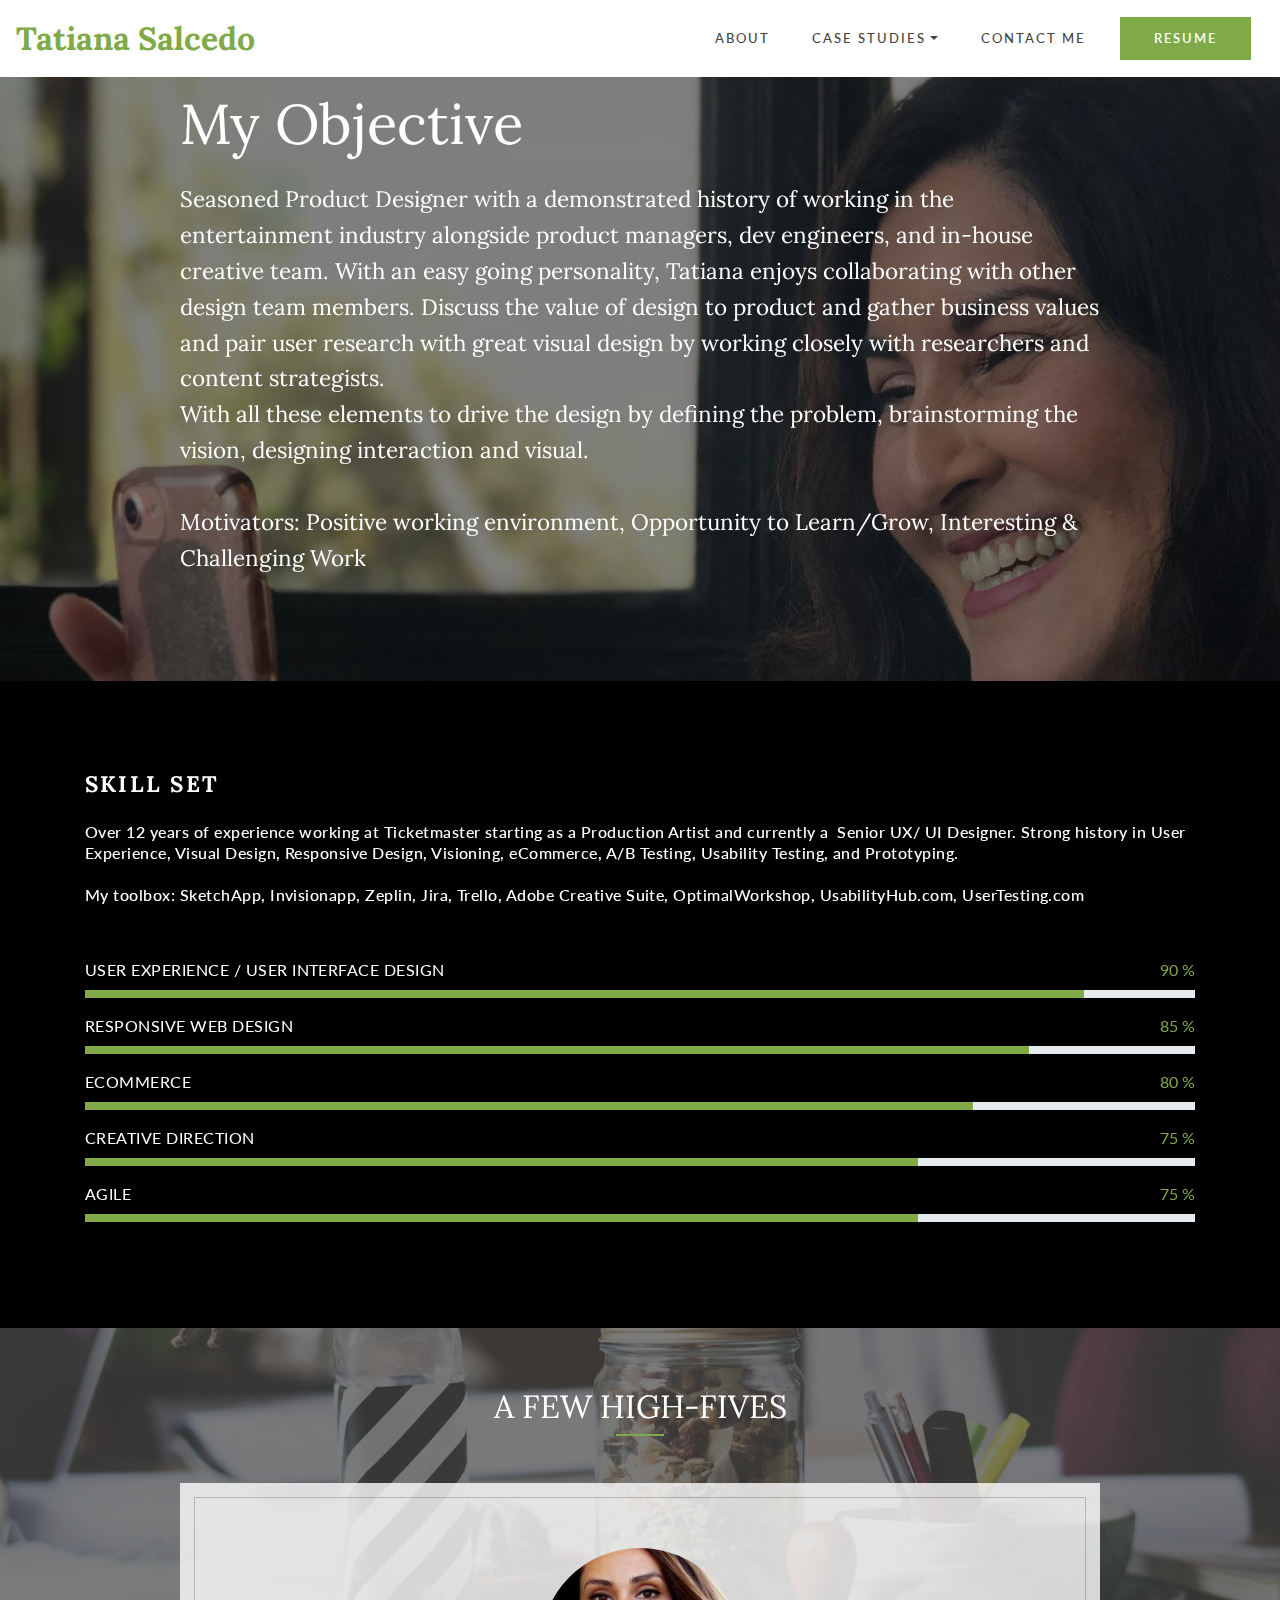
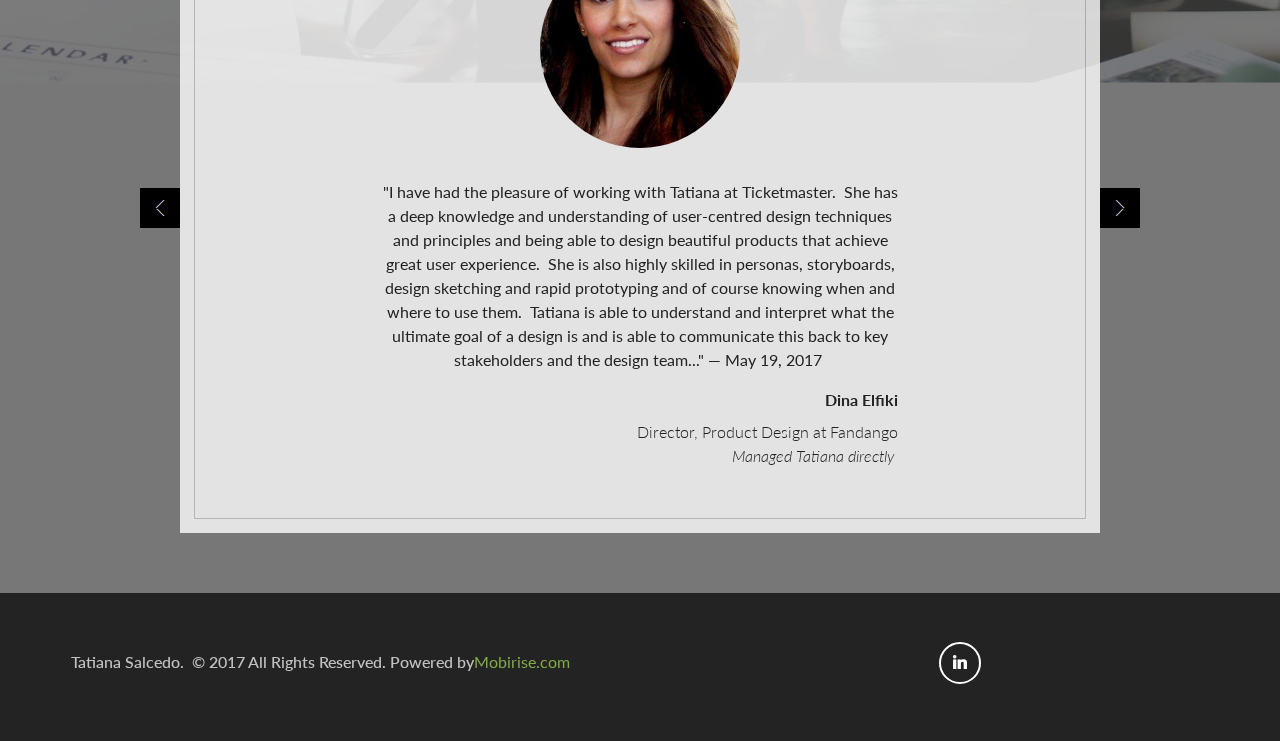
==== commit 07d55faf: "create github pages" ====
--- a/about.html
+++ b/about.html
@@ -23,7 +23,7 @@
   
 </head>
 <body>
-<section class="menu cid-qFf9qrMSJN" once="menu" id="menu2-0" data-rv-view="739">
+<section class="menu cid-qFf9qrMSJN" once="menu" id="menu2-0" data-rv-view="837">
 
     
     
@@ -56,7 +56,7 @@
     </nav>
 </section>
 
-<section class="header4 cid-qFfw1GVmhV mbr-parallax-background" id="header4-k" data-rv-view="736">
+<section class="header4 cid-qFfw1GVmhV mbr-parallax-background" id="header4-k" data-rv-view="834">
     
     
 
@@ -73,7 +73,7 @@
     
 </section>
 
-<section class="cid-qFfdtg1PMW" id="progress1-a" data-rv-view="741">
+<section class="cid-qFfdtg1PMW" id="progress1-a" data-rv-view="839">
     
      
 
@@ -163,7 +163,7 @@
     </div>
 </section>
 
-<section class="carousel slide testimonials-slider cid-qFfdud9GMA mbr-parallax-background" id="testimonials1-b" data-rv-view="744">
+<section class="carousel slide testimonials-slider cid-qFfdud9GMA mbr-parallax-background" id="testimonials1-b" data-rv-view="842">
 
     
 
@@ -236,7 +236,7 @@
     </div>
 </section>
 
-<section class="cid-qFfdCAi451" id="footer2-c" data-rv-view="754">
+<section class="cid-qFfdCAi451" id="footer2-c" data-rv-view="852">
 
     
 
--- a/assets/web/assets/mobirise-icons/mobirise-icons.css
+++ b/assets/web/assets/mobirise-icons/mobirise-icons.css
@@ -0,0 +1,476 @@
+@font-face {
+  font-family: 'MobiriseIcons';
+  src:  url('mobirise-icons.eot?spat4u');
+  src:  url('mobirise-icons.eot?spat4u#iefix') format('embedded-opentype'),
+    url('mobirise-icons.ttf?spat4u') format('truetype'),
+    url('mobirise-icons.woff?spat4u') format('woff'),
+    url('mobirise-icons.svg?spat4u#MobiriseIcons') format('svg');
+  font-weight: normal;
+  font-style: normal;
+}
+
+[class^="mbri-"], [class*=" mbri-"] {
+  /* use !important to prevent issues with browser extensions that change fonts */
+  font-family: MobiriseIcons !important;
+  speak: none;
+  font-style: normal;
+  font-weight: normal;
+  font-variant: normal;
+  text-transform: none;
+  line-height: 1;
+
+  /* Better Font Rendering =========== */
+  -webkit-font-smoothing: antialiased;
+  -moz-osx-font-smoothing: grayscale;
+}
+
+.mbri-add-submenu:before {
+  content: "\e900";
+}
+.mbri-alert:before {
+  content: "\e901";
+}
+.mbri-align-center:before {
+  content: "\e902";
+}
+.mbri-align-justify:before {
+  content: "\e903";
+}
+.mbri-align-left:before {
+  content: "\e904";
+}
+.mbri-align-right:before {
+  content: "\e905";
+}
+.mbri-android:before {
+  content: "\e906";
+}
+.mbri-apple:before {
+  content: "\e907";
+}
+.mbri-arrow-down:before {
+  content: "\e908";
+}
+.mbri-arrow-next:before {
+  content: "\e909";
+}
+.mbri-arrow-prev:before {
+  content: "\e90a";
+}
+.mbri-arrow-up:before {
+  content: "\e90b";
+}
+.mbri-bold:before {
+  content: "\e90c";
+}
+.mbri-bookmark:before {
+  content: "\e90d";
+}
+.mbri-bootstrap:before {
+  content: "\e90e";
+}
+.mbri-briefcase:before {
+  content: "\e90f";
+}
+.mbri-browse:before {
+  content: "\e910";
+}
+.mbri-bulleted-list:before {
+  content: "\e911";
+}
+.mbri-calendar:before {
+  content: "\e912";
+}
+.mbri-camera:before {
+  content: "\e913";
+}
+.mbri-cart-add:before {
+  content: "\e914";
+}
+.mbri-cart-full:before {
+  content: "\e915";
+}
+.mbri-cash:before {
+  content: "\e916";
+}
+.mbri-change-style:before {
+  content: "\e917";
+}
+.mbri-chat:before {
+  content: "\e918";
+}
+.mbri-clock:before {
+  content: "\e919";
+}
+.mbri-close:before {
+  content: "\e91a";
+}
+.mbri-cloud:before {
+  content: "\e91b";
+}
+.mbri-code:before {
+  content: "\e91c";
+}
+.mbri-contact-form:before {
+  content: "\e91d";
+}
+.mbri-credit-card:before {
+  content: "\e91e";
+}
+.mbri-cursor-click:before {
+  content: "\e91f";
+}
+.mbri-cust-feedback:before {
+  content: "\e920";
+}
+.mbri-database:before {
+  content: "\e921";
+}
+.mbri-delivery:before {
+  content: "\e922";
+}
+.mbri-desktop:before {
+  content: "\e923";
+}
+.mbri-devices:before {
+  content: "\e924";
+}
+.mbri-down:before {
+  content: "\e925";
+}
+.mbri-download:before {
+  content: "\e989";
+}
+.mbri-drag-n-drop:before {
+  content: "\e927";
+}
+.mbri-drag-n-drop2:before {
+  content: "\e928";
+}
+.mbri-edit:before {
+  content: "\e929";
+}
+.mbri-edit2:before {
+  content: "\e92a";
+}
+.mbri-error:before {
+  content: "\e92b";
+}
+.mbri-extension:before {
+  content: "\e92c";
+}
+.mbri-features:before {
+  content: "\e92d";
+}
+.mbri-file:before {
+  content: "\e92e";
+}
+.mbri-flag:before {
+  content: "\e92f";
+}
+.mbri-folder:before {
+  content: "\e930";
+}
+.mbri-gift:before {
+  content: "\e931";
+}
+.mbri-github:before {
+  content: "\e932";
+}
+.mbri-globe:before {
+  content: "\e933";
+}
+.mbri-globe-2:before {
+  content: "\e934";
+}
+.mbri-growing-chart:before {
+  content: "\e935";
+}
+.mbri-hearth:before {
+  content: "\e936";
+}
+.mbri-help:before {
+  content: "\e937";
+}
+.mbri-home:before {
+  content: "\e938";
+}
+.mbri-hot-cup:before {
+  content: "\e939";
+}
+.mbri-idea:before {
+  content: "\e93a";
+}
+.mbri-image-gallery:before {
+  content: "\e93b";
+}
+.mbri-image-slider:before {
+  content: "\e93c";
+}
+.mbri-info:before {
+  content: "\e93d";
+}
+.mbri-italic:before {
+  content: "\e93e";
+}
+.mbri-key:before {
+  content: "\e93f";
+}
+.mbri-laptop:before {
+  content: "\e940";
+}
+.mbri-layers:before {
+  content: "\e941";
+}
+.mbri-left-right:before {
+  content: "\e942";
+}
+.mbri-left:before {
+  content: "\e943";
+}
+.mbri-letter:before {
+  content: "\e944";
+}
+.mbri-like:before {
+  content: "\e945";
+}
+.mbri-link:before {
+  content: "\e946";
+}
+.mbri-lock:before {
+  content: "\e947";
+}
+.mbri-login:before {
+  content: "\e948";
+}
+.mbri-logout:before {
+  content: "\e949";
+}
+.mbri-magic-stick:before {
+  content: "\e94a";
+}
+.mbri-map-pin:before {
+  content: "\e94b";
+}
+.mbri-menu:before {
+  content: "\e94c";
+}
+.mbri-mobile:before {
+  content: "\e94d";
+}
+.mbri-mobile2:before {
+  content: "\e94e";
+}
+.mbri-mobirise:before {
+  content: "\e94f";
+}
+.mbri-more-horizontal:before {
+  content: "\e950";
+}
+.mbri-more-vertical:before {
+  content: "\e951";
+}
+.mbri-music:before {
+  content: "\e952";
+}
+.mbri-new-file:before {
+  content: "\e953";
+}
+.mbri-numbered-list:before {
+  content: "\e954";
+}
+.mbri-opened-folder:before {
+  content: "\e955";
+}
+.mbri-pages:before {
+  content: "\e956";
+}
+.mbri-paper-plane:before {
+  content: "\e957";
+}
+.mbri-paperclip:before {
+  content: "\e958";
+}
+.mbri-photo:before {
+  content: "\e959";
+}
+.mbri-photos:before {
+  content: "\e95a";
+}
+.mbri-pin:before {
+  content: "\e95b";
+}
+.mbri-play:before {
+  content: "\e95c";
+}
+.mbri-plus:before {
+  content: "\e95d";
+}
+.mbri-preview:before {
+  content: "\e95e";
+}
+.mbri-print:before {
+  content: "\e95f";
+}
+.mbri-protect:before {
+  content: "\e960";
+}
+.mbri-question:before {
+  content: "\e961";
+}
+.mbri-quote-left:before {
+  content: "\e962";
+}
+.mbri-quote-right:before {
+  content: "\e963";
+}
+.mbri-refresh:before {
+  content: "\e964";
+}
+.mbri-responsive:before {
+  content: "\e965";
+}
+.mbri-right:before {
+  content: "\e966";
+}
+.mbri-rocket:before {
+  content: "\e967";
+}
+.mbri-sad-face:before {
+  content: "\e968";
+}
+.mbri-sale:before {
+  content: "\e969";
+}
+.mbri-save:before {
+  content: "\e96a";
+}
+.mbri-search:before {
+  content: "\e96b";
+}
+.mbri-setting:before {
+  content: "\e96c";
+}
+.mbri-setting2:before {
+  content: "\e96d";
+}
+.mbri-setting3:before {
+  content: "\e96e";
+}
+.mbri-share:before {
+  content: "\e96f";
+}
+.mbri-shopping-bag:before {
+  content: "\e970";
+}
+.mbri-shopping-basket:before {
+  content: "\e971";
+}
+.mbri-shopping-cart:before {
+  content: "\e972";
+}
+.mbri-sites:before {
+  content: "\e973";
+}
+.mbri-smile-face:before {
+  content: "\e974";
+}
+.mbri-speed:before {
+  content: "\e975";
+}
+.mbri-star:before {
+  content: "\e976";
+}
+.mbri-success:before {
+  content: "\e977";
+}
+.mbri-sun:before {
+  content: "\e978";
+}
+.mbri-sun2:before {
+  content: "\e979";
+}
+.mbri-tablet:before {
+  content: "\e97a";
+}
+.mbri-tablet-vertical:before {
+  content: "\e97b";
+}
+.mbri-target:before {
+  content: "\e97c";
+}
+.mbri-timer:before {
+  content: "\e97d";
+}
+.mbri-to-ftp:before {
+  content: "\e97e";
+}
+.mbri-to-local-drive:before {
+  content: "\e97f";
+}
+.mbri-touch-swipe:before {
+  content: "\e980";
+}
+.mbri-touch:before {
+  content: "\e981";
+}
+.mbri-trash:before {
+  content: "\e982";
+}
+.mbri-underline:before {
+  content: "\e983";
+}
+.mbri-unlink:before {
+  content: "\e984";
+}
+.mbri-unlock:before {
+  content: "\e985";
+}
+.mbri-up-down:before {
+  content: "\e986";
+}
+.mbri-up:before {
+  content: "\e987";
+}
+.mbri-update:before {
+  content: "\e988";
+}
+.mbri-upload:before {
+ content: "\e926"; 
+}
+.mbri-user:before {
+  content: "\e98a";
+}
+.mbri-user2:before {
+  content: "\e98b";
+}
+.mbri-users:before {
+  content: "\e98c";
+}
+.mbri-video:before {
+  content: "\e98d";
+}
+.mbri-video-play:before {
+  content: "\e98e";
+}
+.mbri-watch:before {
+  content: "\e98f";
+}
+.mbri-website-theme:before {
+  content: "\e990";
+}
+.mbri-wifi:before {
+  content: "\e991";
+}
+.mbri-windows:before {
+  content: "\e992";
+}
+.mbri-zoom-out:before {
+  content: "\e993";
+}
+.mbri-redo:before {
+  content: "\e994";
+}
+.mbri-undo:before {
+  content: "\e995";
+}
--- a/assets/dropdown/css/style.css
+++ b/assets/dropdown/css/style.css
@@ -0,0 +1,265 @@
+.navbar-dropdown {
+  left: 0;
+  padding: 0;
+  position: absolute;
+  right: 0;
+  top: 0;
+  transition: all 0.45s ease;
+  z-index: 1030;
+  background: #282828; }
+  .navbar-dropdown .navbar-logo {
+    margin-right: 0.8rem;
+    transition: margin 0.3s ease-in-out;
+    vertical-align: middle; }
+    .navbar-dropdown .navbar-logo img {
+      height: 3.125rem;
+      transition: all 0.3s ease-in-out; }
+    .navbar-dropdown .navbar-logo.mbr-iconfont {
+      font-size: 3.125rem;
+      line-height: 3.125rem; }
+  .navbar-dropdown .navbar-caption {
+    font-weight: 700;
+    white-space: normal;
+    vertical-align: -4px;
+    line-height: 3.125rem !important; }
+    .navbar-dropdown .navbar-caption, .navbar-dropdown .navbar-caption:hover {
+      color: inherit;
+      text-decoration: none; }
+  .navbar-dropdown .mbr-iconfont + .navbar-caption {
+    vertical-align: -1px; }
+  .navbar-dropdown.navbar-fixed-top {
+    position: fixed; }
+  .navbar-dropdown .navbar-brand span {
+    vertical-align: -4px; }
+  .navbar-dropdown.bg-color.transparent {
+    background: none; }
+  .navbar-dropdown.navbar-short .navbar-brand {
+    padding: 0.625rem 0; }
+    .navbar-dropdown.navbar-short .navbar-brand span {
+      vertical-align: -1px; }
+  .navbar-dropdown.navbar-short .navbar-caption {
+    line-height: 2.375rem !important;
+    vertical-align: -2px; }
+  .navbar-dropdown.navbar-short .navbar-logo {
+    margin-right: 0.5rem; }
+    .navbar-dropdown.navbar-short .navbar-logo img {
+      height: 2.375rem; }
+    .navbar-dropdown.navbar-short .navbar-logo.mbr-iconfont {
+      font-size: 2.375rem;
+      line-height: 2.375rem; }
+  .navbar-dropdown.navbar-short .mbr-table-cell {
+    height: 3.625rem; }
+  .navbar-dropdown .navbar-close {
+    left: 0.6875rem;
+    position: fixed;
+    top: 0.75rem;
+    z-index: 1000; }
+  .navbar-dropdown .hamburger-icon {
+    content: "";
+    display: inline-block;
+    vertical-align: middle;
+    width: 16px;
+    -webkit-box-shadow: 0 -6px 0 1px #282828,0 0 0 1px #282828,0 6px 0 1px #282828;
+    -moz-box-shadow: 0 -6px 0 1px #282828,0 0 0 1px #282828,0 6px 0 1px #282828;
+    box-shadow: 0 -6px 0 1px #282828,0 0 0 1px #282828,0 6px 0 1px #282828; }
+
+.dropdown-menu .dropdown-toggle[data-toggle="dropdown-submenu"]::after {
+  border-bottom: 0.35em solid transparent;
+  border-left: 0.35em solid;
+  border-right: 0;
+  border-top: 0.35em solid transparent;
+  margin-left: 0.3rem; }
+
+.dropdown-menu .dropdown-item:focus {
+  outline: 0; }
+
+.nav-dropdown {
+  font-size: 0.75rem;
+  font-weight: 500;
+  height: auto !important; }
+  .nav-dropdown .nav-btn {
+    padding-left: 1rem; }
+  .nav-dropdown .link {
+    margin: .667em 1.667em;
+    font-weight: 500;
+    padding: 0;
+    transition: color .2s ease-in-out; }
+    .nav-dropdown .link.dropdown-toggle {
+      margin-right: 2.583em; }
+      .nav-dropdown .link.dropdown-toggle::after {
+        margin-left: .25rem;
+        border-top: 0.35em solid;
+        border-right: 0.35em solid transparent;
+        border-left: 0.35em solid transparent;
+        border-bottom: 0; }
+      .nav-dropdown .link.dropdown-toggle[aria-expanded="true"] {
+        margin: 0;
+        padding: 0.667em 3.263em  0.667em 1.667em; }
+  .nav-dropdown .link::after,
+  .nav-dropdown .dropdown-item::after {
+    color: inherit; }
+  .nav-dropdown .btn {
+    font-size: 0.75rem;
+    font-weight: 700;
+    letter-spacing: 0;
+    margin-bottom: 0;
+    padding-left: 1.25rem;
+    padding-right: 1.25rem; }
+  .nav-dropdown .dropdown-menu {
+    border-radius: 0;
+    border: 0;
+    left: 0;
+    margin: 0;
+    padding-bottom: 1.25rem;
+    padding-top: 1.25rem;
+    position: relative; }
+  .nav-dropdown .dropdown-submenu {
+    margin-left: 0.125rem;
+    top: 0; }
+  .nav-dropdown .dropdown-item {
+    font-weight: 500;
+    line-height: 2;
+    padding: 0.3846em 4.615em 0.3846em 1.5385em;
+    position: relative;
+    transition: color .2s ease-in-out, background-color .2s ease-in-out; }
+    .nav-dropdown .dropdown-item::after {
+      margin-top: -0.3077em;
+      position: absolute;
+      right: 1.1538em;
+      top: 50%; }
+    .nav-dropdown .dropdown-item:focus, .nav-dropdown .dropdown-item:hover {
+      background: none; }
+
+@media (max-width: 767px) {
+  .nav-dropdown.navbar-toggleable-sm {
+    bottom: 0;
+    display: none;
+    left: 0;
+    overflow-x: hidden;
+    position: fixed;
+    top: 0;
+    transform: translateX(-100%);
+    -ms-transform: translateX(-100%);
+    -webkit-transform: translateX(-100%);
+    width: 18.75rem;
+    z-index: 999; } }
+.nav-dropdown.navbar-toggleable-xl {
+  bottom: 0;
+  display: none;
+  left: 0;
+  overflow-x: hidden;
+  position: fixed;
+  top: 0;
+  transform: translateX(-100%);
+  -ms-transform: translateX(-100%);
+  -webkit-transform: translateX(-100%);
+  width: 18.75rem;
+  z-index: 999; }
+
+.nav-dropdown-sm {
+  display: block !important;
+  overflow-x: hidden;
+  overflow: auto;
+  padding-top: 3.875rem; }
+  .nav-dropdown-sm::after {
+    content: "";
+    display: block;
+    height: 3rem;
+    width: 100%; }
+  .nav-dropdown-sm.collapse.in ~ .navbar-close {
+    display: block !important; }
+  .nav-dropdown-sm.collapsing, .nav-dropdown-sm.collapse.in {
+    transform: translateX(0);
+    -ms-transform: translateX(0);
+    -webkit-transform: translateX(0);
+    transition: all 0.25s ease-out;
+    -webkit-transition: all 0.25s ease-out;
+    background: #282828; }
+  .nav-dropdown-sm.collapsing[aria-expanded="false"] {
+    transform: translateX(-100%);
+    -ms-transform: translateX(-100%);
+    -webkit-transform: translateX(-100%); }
+  .nav-dropdown-sm .nav-item {
+    display: block;
+    margin-left: 0 !important;
+    padding-left: 0; }
+  .nav-dropdown-sm .link,
+  .nav-dropdown-sm .dropdown-item {
+    border-top: 1px dotted rgba(255, 255, 255, 0.1);
+    font-size: 0.8125rem;
+    line-height: 1.6;
+    margin: 0 !important;
+    padding: 0.875rem 2.4rem 0.875rem 1.5625rem !important;
+    position: relative;
+    white-space: normal; }
+    .nav-dropdown-sm .link:focus, .nav-dropdown-sm .link:hover,
+    .nav-dropdown-sm .dropdown-item:focus,
+    .nav-dropdown-sm .dropdown-item:hover {
+      background: rgba(0, 0, 0, 0.2) !important;
+      color: #c0a375; }
+  .nav-dropdown-sm .nav-btn {
+    position: relative;
+    padding: 1.5625rem 1.5625rem 0 1.5625rem; }
+    .nav-dropdown-sm .nav-btn::before {
+      border-top: 1px dotted rgba(255, 255, 255, 0.1);
+      content: "";
+      left: 0;
+      position: absolute;
+      top: 0;
+      width: 100%; }
+    .nav-dropdown-sm .nav-btn + .nav-btn {
+      padding-top: 0.625rem; }
+      .nav-dropdown-sm .nav-btn + .nav-btn::before {
+        display: none; }
+  .nav-dropdown-sm .btn {
+    padding: 0.625rem 0; }
+  .nav-dropdown-sm .dropdown-toggle[data-toggle="dropdown-submenu"]::after {
+    margin-left: .25rem;
+    border-top: 0.35em solid;
+    border-right: 0.35em solid transparent;
+    border-left: 0.35em solid transparent;
+    border-bottom: 0; }
+  .nav-dropdown-sm .dropdown-toggle[data-toggle="dropdown-submenu"][aria-expanded="true"]::after {
+    border-top: 0;
+    border-right: 0.35em solid transparent;
+    border-left: 0.35em solid transparent;
+    border-bottom: 0.35em solid; }
+  .nav-dropdown-sm .dropdown-menu {
+    margin: 0;
+    padding: 0;
+    position: relative;
+    top: 0;
+    left: 0;
+    width: 100%;
+    border: 0;
+    float: none;
+    border-radius: 0;
+    background: none; }
+  .nav-dropdown-sm .dropdown-submenu {
+    left: 100%;
+    margin-left: 0.125rem;
+    margin-top: -1.25rem;
+    top: 0; }
+
+.navbar-toggleable-sm .nav-dropdown .dropdown-menu {
+  position: absolute; }
+
+.navbar-toggleable-sm .nav-dropdown .dropdown-submenu {
+  left: 100%;
+  margin-left: 0.125rem;
+  margin-top: -1.25rem;
+  top: 0; }
+
+.navbar-toggleable-sm.opened .nav-dropdown .dropdown-menu {
+  position: relative; }
+
+.navbar-toggleable-sm.opened .nav-dropdown .dropdown-submenu {
+  left: 0;
+  margin-left: 00rem;
+  margin-top: 0rem;
+  top: 0; }
+
+.is-builder .nav-dropdown.collapsing {
+  transition: none !important; }
+
+/*# sourceMappingURL=style.css.map */
--- a/assets/socicon/css/styles.css
+++ b/assets/socicon/css/styles.css
@@ -0,0 +1,544 @@
+@charset "UTF-8";
+
+@font-face {
+  font-family: "socicon";
+  src:url("../fonts/socicon.eot");
+  src:url("../fonts/socicon.eot?#iefix") format("embedded-opentype"),
+    url("../fonts/socicon.woff") format("woff"),
+    url("../fonts/socicon.ttf") format("truetype"),
+    url("../fonts/socicon.svg#socicon") format("svg");
+  font-weight: normal;
+  font-style: normal;
+
+}
+
+[data-icon]:before {
+  font-family: "socicon" !important;
+  content: attr(data-icon);
+  font-style: normal !important;
+  font-weight: normal !important;
+  font-variant: normal !important;
+  text-transform: none !important;
+  speak: none;
+  line-height: 1;
+  -webkit-font-smoothing: antialiased;
+  -moz-osx-font-smoothing: grayscale;
+}
+
+[class^="socicon-"]:before,
+[class*=" socicon-"]:before {
+  font-family: "socicon" !important;
+  font-style: normal !important;
+  font-weight: normal !important;
+  font-variant: normal !important;
+  text-transform: none !important;
+  speak: none;
+  line-height: 1;
+  -webkit-font-smoothing: antialiased;
+  -moz-osx-font-smoothing: grayscale;
+}
+
+.socicon-modelmayhem:before {
+  content: "\e000";
+}
+.socicon-mixcloud:before {
+  content: "\e001";
+}
+.socicon-drupal:before {
+  content: "\e002";
+}
+.socicon-swarm:before {
+  content: "\e003";
+}
+.socicon-istock:before {
+  content: "\e004";
+}
+.socicon-yammer:before {
+  content: "\e005";
+}
+.socicon-ello:before {
+  content: "\e006";
+}
+.socicon-stackoverflow:before {
+  content: "\e007";
+}
+.socicon-persona:before {
+  content: "\e008";
+}
+.socicon-triplej:before {
+  content: "\e009";
+}
+.socicon-houzz:before {
+  content: "\e00a";
+}
+.socicon-rss:before {
+  content: "\e00b";
+}
+.socicon-paypal:before {
+  content: "\e00c";
+}
+.socicon-odnoklassniki:before {
+  content: "\e00d";
+}
+.socicon-airbnb:before {
+  content: "\e00e";
+}
+.socicon-periscope:before {
+  content: "\e00f";
+}
+.socicon-outlook:before {
+  content: "\e010";
+}
+.socicon-coderwall:before {
+  content: "\e011";
+}
+.socicon-tripadvisor:before {
+  content: "\e012";
+}
+.socicon-appnet:before {
+  content: "\e013";
+}
+.socicon-goodreads:before {
+  content: "\e014";
+}
+.socicon-tripit:before {
+  content: "\e015";
+}
+.socicon-lanyrd:before {
+  content: "\e016";
+}
+.socicon-slideshare:before {
+  content: "\e017";
+}
+.socicon-buffer:before {
+  content: "\e018";
+}
+.socicon-disqus:before {
+  content: "\e019";
+}
+.socicon-vkontakte:before {
+  content: "\e01a";
+}
+.socicon-whatsapp:before {
+  content: "\e01b";
+}
+.socicon-patreon:before {
+  content: "\e01c";
+}
+.socicon-storehouse:before {
+  content: "\e01d";
+}
+.socicon-pocket:before {
+  content: "\e01e";
+}
+.socicon-mail:before {
+  content: "\e01f";
+}
+.socicon-blogger:before {
+  content: "\e020";
+}
+.socicon-technorati:before {
+  content: "\e021";
+}
+.socicon-reddit:before {
+  content: "\e022";
+}
+.socicon-dribbble:before {
+  content: "\e023";
+}
+.socicon-stumbleupon:before {
+  content: "\e024";
+}
+.socicon-digg:before {
+  content: "\e025";
+}
+.socicon-envato:before {
+  content: "\e026";
+}
+.socicon-behance:before {
+  content: "\e027";
+}
+.socicon-delicious:before {
+  content: "\e028";
+}
+.socicon-deviantart:before {
+  content: "\e029";
+}
+.socicon-forrst:before {
+  content: "\e02a";
+}
+.socicon-play:before {
+  content: "\e02b";
+}
+.socicon-zerply:before {
+  content: "\e02c";
+}
+.socicon-wikipedia:before {
+  content: "\e02d";
+}
+.socicon-apple:before {
+  content: "\e02e";
+}
+.socicon-flattr:before {
+  content: "\e02f";
+}
+.socicon-github:before {
+  content: "\e030";
+}
+.socicon-renren:before {
+  content: "\e031";
+}
+.socicon-friendfeed:before {
+  content: "\e032";
+}
+.socicon-newsvine:before {
+  content: "\e033";
+}
+.socicon-identica:before {
+  content: "\e034";
+}
+.socicon-bebo:before {
+  content: "\e035";
+}
+.socicon-zynga:before {
+  content: "\e036";
+}
+.socicon-steam:before {
+  content: "\e037";
+}
+.socicon-xbox:before {
+  content: "\e038";
+}
+.socicon-windows:before {
+  content: "\e039";
+}
+.socicon-qq:before {
+  content: "\e03a";
+}
+.socicon-douban:before {
+  content: "\e03b";
+}
+.socicon-meetup:before {
+  content: "\e03c";
+}
+.socicon-playstation:before {
+  content: "\e03d";
+}
+.socicon-android:before {
+  content: "\e03e";
+}
+.socicon-snapchat:before {
+  content: "\e03f";
+}
+.socicon-twitter:before {
+  content: "\e040";
+}
+.socicon-facebook:before {
+  content: "\e041";
+}
+.socicon-googleplus:before {
+  content: "\e042";
+}
+.socicon-pinterest:before {
+  content: "\e043";
+}
+.socicon-foursquare:before {
+  content: "\e044";
+}
+.socicon-yahoo:before {
+  content: "\e045";
+}
+.socicon-skype:before {
+  content: "\e046";
+}
+.socicon-yelp:before {
+  content: "\e047";
+}
+.socicon-feedburner:before {
+  content: "\e048";
+}
+.socicon-linkedin:before {
+  content: "\e049";
+}
+.socicon-viadeo:before {
+  content: "\e04a";
+}
+.socicon-xing:before {
+  content: "\e04b";
+}
+.socicon-myspace:before {
+  content: "\e04c";
+}
+.socicon-soundcloud:before {
+  content: "\e04d";
+}
+.socicon-spotify:before {
+  content: "\e04e";
+}
+.socicon-grooveshark:before {
+  content: "\e04f";
+}
+.socicon-lastfm:before {
+  content: "\e050";
+}
+.socicon-youtube:before {
+  content: "\e051";
+}
+.socicon-vimeo:before {
+  content: "\e052";
+}
+.socicon-dailymotion:before {
+  content: "\e053";
+}
+.socicon-vine:before {
+  content: "\e054";
+}
+.socicon-flickr:before {
+  content: "\e055";
+}
+.socicon-500px:before {
+  content: "\e056";
+}
+.socicon-wordpress:before {
+  content: "\e058";
+}
+.socicon-tumblr:before {
+  content: "\e059";
+}
+.socicon-twitch:before {
+  content: "\e05a";
+}
+.socicon-8tracks:before {
+  content: "\e05b";
+}
+.socicon-amazon:before {
+  content: "\e05c";
+}
+.socicon-icq:before {
+  content: "\e05d";
+}
+.socicon-smugmug:before {
+  content: "\e05e";
+}
+.socicon-ravelry:before {
+  content: "\e05f";
+}
+.socicon-weibo:before {
+  content: "\e060";
+}
+.socicon-baidu:before {
+  content: "\e061";
+}
+.socicon-angellist:before {
+  content: "\e062";
+}
+.socicon-ebay:before {
+  content: "\e063";
+}
+.socicon-imdb:before {
+  content: "\e064";
+}
+.socicon-stayfriends:before {
+  content: "\e065";
+}
+.socicon-residentadvisor:before {
+  content: "\e066";
+}
+.socicon-google:before {
+  content: "\e067";
+}
+.socicon-yandex:before {
+  content: "\e068";
+}
+.socicon-sharethis:before {
+  content: "\e069";
+}
+.socicon-bandcamp:before {
+  content: "\e06a";
+}
+.socicon-itunes:before {
+  content: "\e06b";
+}
+.socicon-deezer:before {
+  content: "\e06c";
+}
+.socicon-telegram:before {
+  content: "\e06e";
+}
+.socicon-openid:before {
+  content: "\e06f";
+}
+.socicon-amplement:before {
+  content: "\e070";
+}
+.socicon-viber:before {
+  content: "\e071";
+}
+.socicon-zomato:before {
+  content: "\e072";
+}
+.socicon-draugiem:before {
+  content: "\e074";
+}
+.socicon-endomodo:before {
+  content: "\e075";
+}
+.socicon-filmweb:before {
+  content: "\e076";
+}
+.socicon-stackexchange:before {
+  content: "\e077";
+}
+.socicon-wykop:before {
+  content: "\e078";
+}
+.socicon-teamspeak:before {
+  content: "\e079";
+}
+.socicon-teamviewer:before {
+  content: "\e07a";
+}
+.socicon-ventrilo:before {
+  content: "\e07b";
+}
+.socicon-younow:before {
+  content: "\e07c";
+}
+.socicon-raidcall:before {
+  content: "\e07d";
+}
+.socicon-mumble:before {
+  content: "\e07e";
+}
+.socicon-medium:before {
+  content: "\e06d";
+}
+.socicon-bebee:before {
+  content: "\e07f";
+}
+.socicon-hitbox:before {
+  content: "\e080";
+}
+.socicon-reverbnation:before {
+  content: "\e081";
+}
+.socicon-formulr:before {
+  content: "\e082";
+}
+.socicon-instagram:before {
+  content: "\e057";
+}
+.socicon-battlenet:before {
+  content: "\e083";
+}
+.socicon-chrome:before {
+  content: "\e084";
+}
+.socicon-discord:before {
+  content: "\e086";
+}
+.socicon-issuu:before {
+  content: "\e087";
+}
+.socicon-macos:before {
+  content: "\e088";
+}
+.socicon-firefox:before {
+  content: "\e089";
+}
+.socicon-opera:before {
+  content: "\e08d";
+}
+.socicon-keybase:before {
+  content: "\e090";
+}
+.socicon-alliance:before {
+  content: "\e091";
+}
+.socicon-livejournal:before {
+  content: "\e092";
+}
+.socicon-googlephotos:before {
+  content: "\e093";
+}
+.socicon-horde:before {
+  content: "\e094";
+}
+.socicon-etsy:before {
+  content: "\e095";
+}
+.socicon-zapier:before {
+  content: "\e096";
+}
+.socicon-google-scholar:before {
+  content: "\e097";
+}
+.socicon-researchgate:before {
+  content: "\e098";
+}
+.socicon-wechat:before {
+  content: "\e099";
+}
+.socicon-strava:before {
+  content: "\e09a";
+}
+.socicon-line:before {
+  content: "\e09b";
+}
+.socicon-lyft:before {
+  content: "\e09c";
+}
+.socicon-uber:before {
+  content: "\e09d";
+}
+.socicon-songkick:before {
+  content: "\e09e";
+}
+.socicon-viewbug:before {
+  content: "\e09f";
+}
+.socicon-googlegroups:before {
+  content: "\e0a0";
+}
+.socicon-quora:before {
+  content: "\e073";
+}
+.socicon-diablo:before {
+  content: "\e085";
+}
+.socicon-blizzard:before {
+  content: "\e0a1";
+}
+.socicon-hearthstone:before {
+  content: "\e08b";
+}
+.socicon-heroes:before {
+  content: "\e08a";
+}
+.socicon-overwatch:before {
+  content: "\e08c";
+}
+.socicon-warcraft:before {
+  content: "\e08e";
+}
+.socicon-starcraft:before {
+  content: "\e08f";
+}
+.socicon-beam:before {
+  content: "\e0a2";
+}
+.socicon-curse:before {
+  content: "\e0a3";
+}
+.socicon-player:before {
+  content: "\e0a4";
+}
+.socicon-streamjar:before {
+  content: "\e0a5";
+}
+.socicon-nintendo:before {
+  content: "\e0a6";
+}
+.socicon-hellocoton:before {
+  content: "\e0a7";
+}
--- a/assets/theme/css/style.css
+++ b/assets/theme/css/style.css
@@ -0,0 +1,426 @@
+.engine {
+	position: absolute;
+	text-indent: -2400px;
+	text-align: center;
+	padding: 0;
+	top: 0;
+	left: -2400px;
+}/*!
+ * Mobirise v4 theme (https://mobirise.com/)
+ * Copyright 2017 Mobirise
+ */
+section {
+  background-color: #eeeeee; }
+
+section,
+.container,
+.container-fluid {
+  position: relative;
+  word-wrap: break-word; }
+
+a.mbr-iconfont:hover {
+  text-decoration: none; }
+
+.article .lead p, .article .lead ul, .article .lead ol, .article .lead pre, .article .lead blockquote {
+  margin-bottom: 0; }
+
+a {
+  font-style: normal;
+  font-weight: 400;
+  cursor: pointer; }
+  a, a:hover {
+    text-decoration: none; }
+
+figure {
+  margin-bottom: 0; }
+
+body {
+  color: #232323; }
+
+h1, h2, h3, h4, h5, h6,
+.h1, .h2, .h3, .h4, .h5, .h6,
+.display-1, .display-2, .display-3, .display-4 {
+  line-height: 1;
+  word-break: break-word;
+  word-wrap: break-word; }
+
+b, strong {
+  font-weight: bold; }
+
+blockquote {
+  padding: 10px 0 10px 20px;
+  position: relative;
+  border-left: 2px solid;
+  border-color: #ff3366; }
+
+input:-webkit-autofill, input:-webkit-autofill:hover, input:-webkit-autofill:focus, input:-webkit-autofill:active {
+  transition-delay: 9999s;
+  transition-property: background-color, color; }
+
+textarea[type="hidden"] {
+  display: none; }
+
+body {
+  position: relative; }
+
+section {
+  background-position: 50% 50%;
+  background-repeat: no-repeat;
+  background-size: cover; }
+  section .mbr-background-video,
+  section .mbr-background-video-preview {
+    position: absolute;
+    bottom: 0;
+    left: 0;
+    right: 0;
+    top: 0; }
+
+.hidden {
+  visibility: hidden; }
+
+.mbr-z-index20 {
+  z-index: 20; }
+
+/*! Base colors */
+.mbr-white {
+  color: #ffffff; }
+
+.mbr-black {
+  color: #000000; }
+
+.mbr-bg-white {
+  background-color: #ffffff; }
+
+.mbr-bg-black {
+  background-color: #000000; }
+
+/*! Text-aligns */
+.align-left {
+  text-align: left; }
+
+.align-center {
+  text-align: center; }
+
+.align-right {
+  text-align: right; }
+
+@media (max-width: 767px) {
+  .align-left, .align-center, .align-right, .mbr-section-btn, .mbr-section-title {
+    text-align: center; } }
+/*! Font-weight  */
+.mbr-light {
+  font-weight: 300; }
+
+.mbr-regular {
+  font-weight: 400; }
+
+.mbr-semibold {
+  font-weight: 500; }
+
+.mbr-bold {
+  font-weight: 700; }
+
+/*! Media  */
+.media-size-item {
+  -webkit-flex: 1 1 auto;
+  -moz-flex: 1 1 auto;
+  -ms-flex: 1 1 auto;
+  -o-flex: 1 1 auto;
+  flex: 1 1 auto; }
+
+.media-content {
+  -webkit-flex-basis: 100%;
+  flex-basis: 100%; }
+
+.media-container-row {
+  display: -ms-flexbox;
+  display: -webkit-flex;
+  display: flex;
+  -webkit-flex-direction: row;
+  -ms-flex-direction: row;
+  flex-direction: row;
+  -webkit-flex-wrap: wrap;
+  -ms-flex-wrap: wrap;
+  flex-wrap: wrap;
+  -webkit-justify-content: center;
+  -ms-flex-pack: center;
+  justify-content: center;
+  -webkit-align-content: center;
+  -ms-flex-line-pack: center;
+  align-content: center;
+  -webkit-align-items: start;
+  -ms-flex-align: start;
+  align-items: start; }
+  .media-container-row .media-size-item {
+    width: 400px; }
+
+.media-container-column {
+  display: -ms-flexbox;
+  display: -webkit-flex;
+  display: flex;
+  -webkit-flex-direction: column;
+  -ms-flex-direction: column;
+  flex-direction: column;
+  -webkit-flex-wrap: wrap;
+  -ms-flex-wrap: wrap;
+  flex-wrap: wrap;
+  -webkit-justify-content: center;
+  -ms-flex-pack: center;
+  justify-content: center;
+  -webkit-align-content: center;
+  -ms-flex-line-pack: center;
+  align-content: center;
+  -webkit-align-items: stretch;
+  -ms-flex-align: stretch;
+  align-items: stretch; }
+  .media-container-column > * {
+    width: 100%; }
+
+@media (min-width: 992px) {
+  .media-container-row {
+    -webkit-flex-wrap: nowrap;
+    -ms-flex-wrap: nowrap;
+    flex-wrap: nowrap; } }
+figure {
+  overflow: hidden; }
+
+figure[mbr-media-size] {
+  transition: width 0.1s; }
+
+.mbr-figure img, .mbr-figure iframe {
+  display: block;
+  width: 100%; }
+
+.card {
+  background-color: transparent;
+  border: none; }
+
+.card-img {
+  text-align: center;
+  flex-shrink: 0; }
+
+.media {
+  max-width: 100%;
+  margin: 0 auto; }
+
+.mbr-figure {
+  -ms-flex-item-align: center;
+  -ms-grid-row-align: center;
+  -webkit-align-self: center;
+  align-self: center; }
+
+.media-container > div {
+  max-width: 100%; }
+
+.mbr-figure img, .card-img img {
+  width: 100%; }
+
+@media (max-width: 991px) {
+  .media-size-item {
+    width: auto !important; }
+
+  .media {
+    width: auto; }
+
+  .mbr-figure {
+    width: 100% !important; } }
+/*! Buttons */
+.mbr-section-btn {
+  margin-left: -.25rem;
+  margin-right: -.25rem;
+  font-size: 0; }
+
+nav .mbr-section-btn {
+  margin-left: 0rem;
+  margin-right: 0rem; }
+
+/*! Btn icon margin */
+.btn .mbr-iconfont, .btn.btn-sm .mbr-iconfont {
+  cursor: pointer;
+  margin-right: 0.5rem; }
+
+.btn.btn-md .mbr-iconfont, .btn.btn-md .mbr-iconfont {
+  margin-right: 0.8rem; }
+
+.mbr-regular {
+  font-weight: 400; }
+
+.mbr-semibold {
+  font-weight: 500; }
+
+.mbr-bold {
+  font-weight: 700; }
+
+[type="submit"] {
+  -webkit-appearance: none; }
+
+/*! Full-screen */
+.mbr-fullscreen .mbr-overlay {
+  min-height: 100vh; }
+
+.mbr-fullscreen {
+  display: flex;
+  display: -webkit-flex;
+  display: -moz-flex;
+  display: -ms-flex;
+  display: -o-flex;
+  align-items: center;
+  -webkit-align-items: center;
+  min-height: 100vh;
+  padding-top: 3rem;
+  padding-bottom: 3rem; }
+
+/*! Map */
+.map {
+  height: 25rem;
+  position: relative; }
+  .map iframe {
+    width: 100%;
+    height: 100%; }
+
+/* Form */
+.form-asterisk {
+  font-family: initial;
+  position: absolute;
+  top: -2px;
+  font-weight: normal; }
+
+/*! Scroll to top arrow */
+.mbr-arrow-up {
+  bottom: 25px;
+  right: 90px;
+  position: fixed;
+  text-align: right;
+  z-index: 5000;
+  color: #ffffff;
+  font-size: 32px;
+  transform: rotate(180deg);
+  -webkit-transform: rotate(180deg); }
+
+.mbr-arrow-up a {
+  background: rgba(0, 0, 0, 0.2);
+  border-radius: 3px;
+  color: #fff;
+  display: inline-block;
+  height: 60px;
+  width: 60px;
+  outline-style: none !important;
+  position: relative;
+  text-decoration: none;
+  transition: all .3s ease-in-out;
+  cursor: pointer;
+  text-align: center; }
+  .mbr-arrow-up a:hover {
+    background-color: rgba(0, 0, 0, 0.4); }
+  .mbr-arrow-up a i {
+    line-height: 60px; }
+
+.mbr-arrow-up-icon {
+  display: block;
+  color: #fff; }
+
+.mbr-arrow-up-icon::before {
+  content: "\203a";
+  display: inline-block;
+  font-family: serif;
+  font-size: 32px;
+  line-height: 1;
+  font-style: normal;
+  position: relative;
+  top: 6px;
+  left: -4px;
+  -webkit-transform: rotate(-90deg);
+  transform: rotate(-90deg); }
+
+/*! Arrow Down */
+.mbr-arrow {
+  position: absolute;
+  bottom: 45px;
+  left: 50%;
+  width: 60px;
+  height: 60px;
+  cursor: pointer;
+  background-color: rgba(80, 80, 80, 0.5);
+  border-radius: 50%;
+  -webkit-transform: translateX(-50%);
+  transform: translateX(-50%); }
+  .mbr-arrow > a {
+    display: inline-block;
+    text-decoration: none;
+    outline-style: none;
+    -webkit-animation: arrowdown 1.7s ease-in-out infinite;
+    animation: arrowdown 1.7s ease-in-out infinite; }
+    .mbr-arrow > a > i {
+      position: absolute;
+      top: -2px;
+      left: 15px;
+      font-size: 2rem; }
+
+@keyframes arrowdown {
+  0% {
+    transform: translateY(0px);
+    -webkit-transform: translateY(0px); }
+  50% {
+    transform: translateY(-5px);
+    -webkit-transform: translateY(-5px); }
+  100% {
+    transform: translateY(0px);
+    -webkit-transform: translateY(0px); } }
+@-webkit-keyframes arrowdown {
+  0% {
+    transform: translateY(0px);
+    -webkit-transform: translateY(0px); }
+  50% {
+    transform: translateY(-5px);
+    -webkit-transform: translateY(-5px); }
+  100% {
+    transform: translateY(0px);
+    -webkit-transform: translateY(0px); } }
+@media (max-width: 500px) {
+  .mbr-arrow-up {
+    left: 50%;
+    right: auto;
+    transform: translateX(-50%) rotate(180deg);
+    -webkit-transform: translateX(-50%) rotate(180deg); } }
+/*Gradients animation*/
+@keyframes gradient-animation {
+  from {
+    background-position: 0% 100%;
+    animation-timing-function: ease-in-out; }
+  to {
+    background-position: 100% 0%;
+    animation-timing-function: ease-in-out; } }
+@-webkit-keyframes gradient-animation {
+  from {
+    background-position: 0% 100%;
+    animation-timing-function: ease-in-out; }
+  to {
+    background-position: 100% 0%;
+    animation-timing-function: ease-in-out; } }
+.bg-gradient {
+  background-size: 200% 200%;
+  animation: gradient-animation 5s infinite alternate;
+  -webkit-animation: gradient-animation 5s infinite alternate; }
+
+.menu .navbar-brand {
+  display: -webkit-flex;
+  display: flex; }
+  .menu .navbar-brand span {
+    display: flex;
+    display: -webkit-flex; }
+  .menu .navbar-brand .navbar-caption-wrap {
+    display: -webkit-flex; }
+  .menu .navbar-brand .navbar-logo img {
+    display: -webkit-flex; }
+@media (min-width: 768px) and (max-width: 991px) {
+  .menu .navbar-toggleable-sm .navbar-nav {
+    display: -webkit-box;
+    display: -webkit-flex;
+    display: -ms-flexbox; } }
+@media (min-width: 992px) {
+  .menu .navbar-nav.nav-dropdown {
+    display: -webkit-flex; }
+  .menu .navbar-toggleable-sm .navbar-collapse {
+    display: -webkit-flex !important; } }
+
+/*# sourceMappingURL=style.css.map */
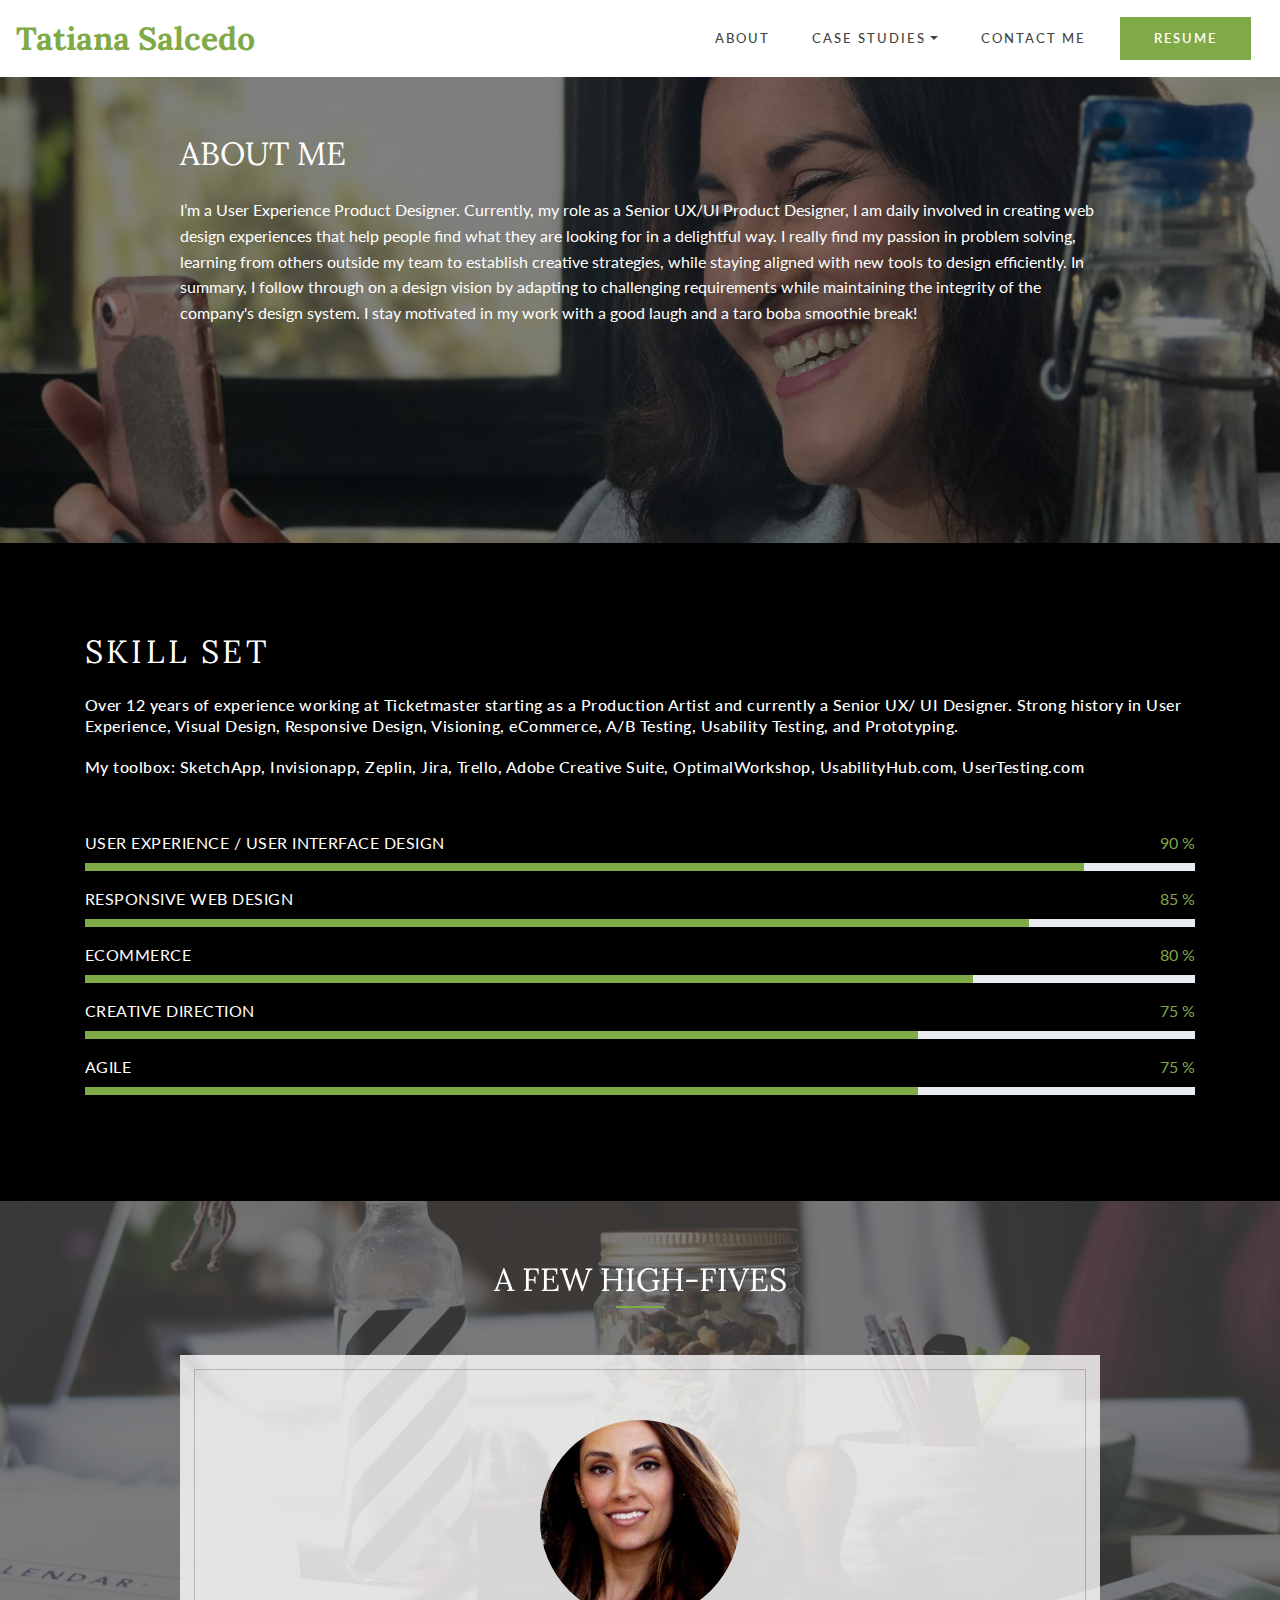
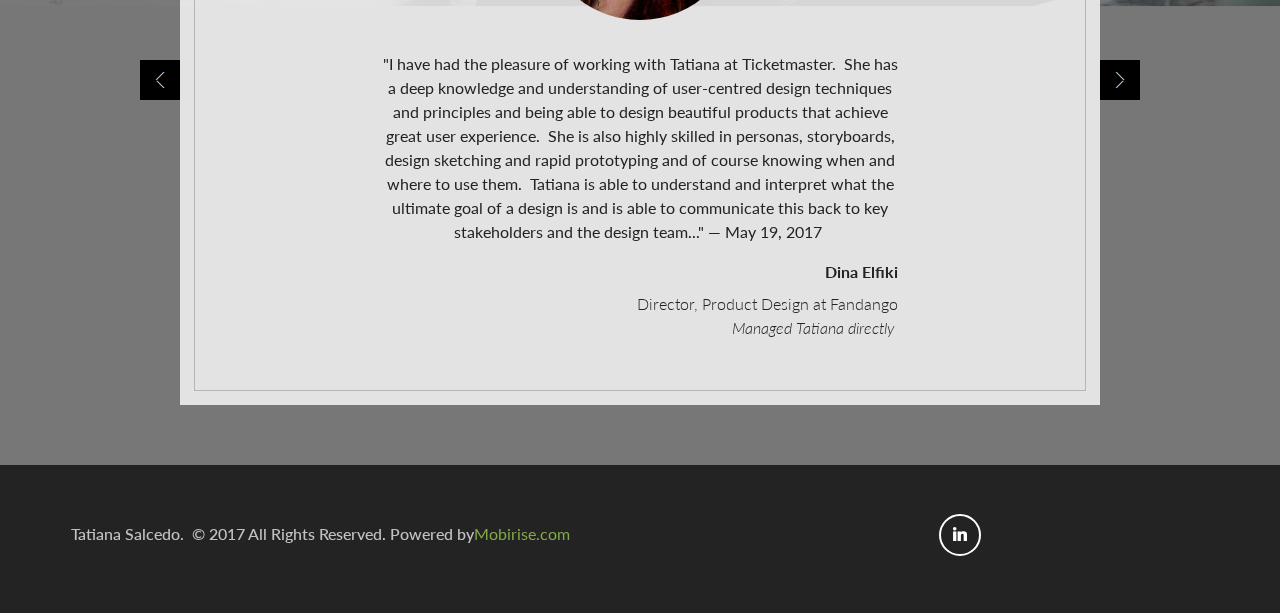
==== commit e3fa040b: "create github pages" ====
--- a/about.html
+++ b/about.html
@@ -23,7 +23,7 @@
   
 </head>
 <body>
-<section class="menu cid-qFf9qrMSJN" once="menu" id="menu2-0" data-rv-view="837">
+<section class="menu cid-qFf9qrMSJN" once="menu" id="menu2-0" data-rv-view="42">
 
     
     
@@ -56,7 +56,7 @@
     </nav>
 </section>
 
-<section class="header4 cid-qFfw1GVmhV mbr-parallax-background" id="header4-k" data-rv-view="834">
+<section class="header4 cid-qFfw1GVmhV" id="header4-k" data-rv-view="39">
     
     
 
@@ -65,23 +65,23 @@
     <div class="container">
         <div class="row justify-content-center">
             <div class=" col-md-10 content">
-                <h1 class="mbr-section-title mbr-light pb-3 mbr-white mbr-fonts-style display-1">My Objective</h1>
-                <p class="mbr-text mbr-fonts-style mbr-white display-5">Seasoned Product Designer with a demonstrated history of working in the entertainment industry alongside product managers, dev engineers, and in-house creative team. With an easy going personality, Tatiana enjoys collaborating with other design team members. Discuss the value of design to product and gather business values and&nbsp;pair user research with great visual design by working closely with researchers and content strategists.<br>With all these elements to drive the design by defining the problem, brainstorming the vision, designing interaction and visual.<br><br>Motivators: Positive working environment, Opportunity to Learn/Grow, Interesting &amp; Challenging Work<br></p>
+                <h1 class="mbr-section-title mbr-light pb-3 mbr-white mbr-fonts-style display-2">ABOUT ME</h1>
+                <p class="mbr-text mbr-fonts-style mbr-white display-7">I’m a User Experience Product Designer. Currently, my role as a Senior UX/UI Product Designer, I am daily involved in creating web design experiences that help people find what they are looking for in a delightful way. I really find my passion in problem solving, learning  from others outside my team to establish creative strategies, while staying aligned with new tools to design efficiently. In summary, I follow through on a design vision by adapting to challenging requirements while maintaining the integrity of the company's design system. I stay motivated in my work with a good laugh and a taro boba smoothie break!<br><br><br></p>
             </div>
         </div>
     </div>
     
 </section>
 
-<section class="cid-qFfdtg1PMW" id="progress1-a" data-rv-view="839">
+<section class="cid-qFfdtg1PMW" id="progress1-a" data-rv-view="44">
     
      
 
     
 
     <div class="container">
-        <h2 class="mbr-section-title pb-3 align-left mbr-bold mbr-fonts-style mbr-white display-5">SKILL SET</h2>
-        <h3 class="mbr-section-subtitle mbr-fonts-style align-left display-7">Over 12 years of experience working at Ticketmaster starting as a Production Artist and currently a &nbsp;Senior UX/ UI Designer. Strong history in User Experience, Visual Design, Responsive Design, Visioning, eCommerce, A/B Testing, Usability Testing, and Prototyping.&nbsp;<br><br>My toolbox: SketchApp, Invisionapp, Zeplin, Jira, Trello, Adobe Creative Suite, OptimalWorkshop, UsabilityHub.com, UserTesting.com<div><br></div></h3>
+        <h2 class="mbr-section-title pb-3 align-left mbr-bold mbr-fonts-style mbr-white display-2"><span style="font-weight: normal;">SKILL SET</span></h2>
+        <h3 class="mbr-section-subtitle mbr-fonts-style align-left display-7">Over 12 years of experience working at Ticketmaster starting as a Production Artist and currently a Senior UX/ UI Designer. Strong history in User Experience, Visual Design, Responsive Design, Visioning, eCommerce, A/B Testing, Usability Testing, and Prototyping.&nbsp;<br><br>My toolbox: SketchApp, Invisionapp, Zeplin, Jira, Trello, Adobe Creative Suite, OptimalWorkshop, UsabilityHub.com, UserTesting.com<div><br></div></h3>
         <div class="row pt-4">
             <div class="progress_elements col-md-12">
                 <div class="progress1 pb-3">
@@ -163,7 +163,7 @@
     </div>
 </section>
 
-<section class="carousel slide testimonials-slider cid-qFfdud9GMA mbr-parallax-background" id="testimonials1-b" data-rv-view="842">
+<section class="carousel slide testimonials-slider cid-qFfdud9GMA mbr-parallax-background" id="testimonials1-b" data-rv-view="47">
 
     
 
@@ -236,7 +236,7 @@
     </div>
 </section>
 
-<section class="cid-qFfdCAi451" id="footer2-c" data-rv-view="852">
+<section class="cid-qFfdCAi451" id="footer2-c" data-rv-view="57">
 
     
 
@@ -271,12 +271,12 @@
   <script src="assets/tether/tether.min.js"></script>
   <script src="assets/bootstrap/js/bootstrap.min.js"></script>
   <script src="assets/smoothscroll/smooth-scroll.js"></script>
+  <script src="assets/dropdown/js/script.min.js"></script>
+  <script src="assets/touchswipe/jquery.touch-swipe.min.js"></script>
+  <script src="assets/mbr-testimonials-slider/mbr-testimonials-slider.js"></script>
   <script src="assets/parallax/jarallax.min.js"></script>
-  <script src="assets/dropdown/js/script.min.js"></script>
+  <script src="assets/sociallikes/social-likes.js"></script>
   <script src="assets/bootstrapcarouselswipe/bootstrap-carousel-swipe.js"></script>
-  <script src="assets/mbr-testimonials-slider/mbr-testimonials-slider.js"></script>
-  <script src="assets/sociallikes/social-likes.js"></script>
-  <script src="assets/touchswipe/jquery.touch-swipe.min.js"></script>
   <script src="assets/theme/js/script.js"></script>
   
   
--- a/assets/mobirise/css/mbr-additional.css
+++ b/assets/mobirise/css/mbr-additional.css
@@ -23,10 +23,10 @@
 }
 .display-1 {
   font-family: 'Lora', serif;
-  font-size: 3.5rem;
+  font-size: 3rem;
 }
 .display-1 > .mbr-iconfont {
-  font-size: 5.6rem;
+  font-size: 4.8rem;
 }
 .display-2 {
   font-family: 'Lora', serif;
@@ -63,9 +63,9 @@
 /* 0.65 - min scale variable, may vary */
 @media (max-width: 768px) {
   .display-1 {
-    font-size: 2.8rem;
-    font-size: calc( 1.875rem + (3.5 - 1.875) * ((100vw - 20rem) / (48 - 20)));
-    line-height: calc( 1.4 * (1.875rem + (3.5 - 1.875) * ((100vw - 20rem) / (48 - 20))));
+    font-size: 2.4rem;
+    font-size: calc( 1.7rem + (3 - 1.7) * ((100vw - 20rem) / (48 - 20)));
+    line-height: calc( 1.4 * (1.7rem + (3 - 1.7) * ((100vw - 20rem) / (48 - 20))));
   }
   .display-2 {
     font-size: 1.6rem;
@@ -776,113 +776,84 @@
   height: auto;
   min-height: 100vh;
 }
-.cid-qFfcINYH49 {
-  background-image: url("../../../assets/images/img-2087-2000x1500.jpg");
-}
-.cid-qFfcINYH49 .mbr-text,
-.cid-qFfcINYH49 .typed-text,
-.cid-qFfcINYH49 .mbr-section-text {
-  letter-spacing: 0.03rem;
-}
-.cid-qFfcINYH49 .btn {
-  margin-left: 4px !important;
-}
-.cid-qFfcINYH49 .animated-element {
-  color: #ffbc00;
-}
-.cid-qFfcINYH49 .typed-cursor {
-  opacity: 1;
-  -webkit-animation: blink 0.7s infinite;
-  -moz-animation: blink 0.7s infinite;
-  animation: blink 0.7s infinite;
-  color: #ffbc00;
-}
-@keyframes blink {
-  0% {
-    opacity: 1;
-  }
-  50% {
-    opacity: 0;
-  }
-  100% {
-    opacity: 1;
-  }
-}
-@-webkit-keyframes blink {
-  0% {
-    opacity: 1;
-  }
-  50% {
-    opacity: 0;
-  }
-  100% {
-    opacity: 1;
-  }
-}
-@-moz-keyframes blink {
-  0% {
-    opacity: 1;
-  }
-  50% {
-    opacity: 0;
-  }
-  100% {
-    opacity: 1;
-  }
-}
-.cid-qFfgyCpOCw .navbar {
+.cid-qFfw1GVmhV {
+  padding-top: 135px;
+  padding-bottom: 150px;
+  background-image: url("../../../assets/images/img-2175-2000x2666.jpg");
+}
+.cid-qFfw1GVmhV .text {
+  letter-spacing: 0.03em;
+  line-height: 1.7;
+}
+.cid-qFfw1GVmhV .mbr-text {
+  width: 100%;
+  height: auto;
+}
+@media (max-width: 991px) {
+  .cid-qFfw1GVmhV .row {
+    display: flex;
+    flex-direction: column;
+    align-items: center;
+  }
+  .cid-qFfw1GVmhV .content {
+    flex: 0 0 100%;
+    max-width: 100%;
+    margin-left: 0;
+  }
+}
+.cid-qFf9qrMSJN .navbar {
   min-height: 77px;
   transition: all .3s;
   background: #ffffff;
 }
-.cid-qFfgyCpOCw .navbar.opened {
+.cid-qFf9qrMSJN .navbar.opened {
   transition: all .3s;
   background: #ffffff !important;
 }
-.cid-qFfgyCpOCw .navbar .dropdown-item {
+.cid-qFf9qrMSJN .navbar .dropdown-item {
   transition: all .3s;
   padding: .3rem 1.5rem;
   border-bottom: 1px solid #2b2b2b;
   color: #ffffff !important;
   background: #444444 !important;
 }
-.cid-qFfgyCpOCw .navbar .dropdown-item:hover {
+.cid-qFf9qrMSJN .navbar .dropdown-item:hover {
   padding-left: 2rem;
 }
-.cid-qFfgyCpOCw .navbar .dropdown-item:focus border {
+.cid-qFf9qrMSJN .navbar .dropdown-item:focus border {
   outline: none;
 }
-.cid-qFfgyCpOCw .navbar .navbar-collapse {
+.cid-qFf9qrMSJN .navbar .navbar-collapse {
   justify-content: flex-end;
   z-index: 1;
 }
-.cid-qFfgyCpOCw .navbar .dropdown-menu {
+.cid-qFf9qrMSJN .navbar .dropdown-menu {
   width: 100%;
   padding: 3px 0 0 0;
   background: transparent !important;
 }
-.cid-qFfgyCpOCw .navbar .dropdown-menu > .dropdown-item:first-child {
+.cid-qFf9qrMSJN .navbar .dropdown-menu > .dropdown-item:first-child {
   border-top: 2px solid #80a948;
 }
-.cid-qFfgyCpOCw .navbar .dropdown-menu .dropdown-submenu {
+.cid-qFf9qrMSJN .navbar .dropdown-menu .dropdown-submenu {
   padding-top: 0px;
 }
-.cid-qFfgyCpOCw .navbar.collapsed.opened .dropdown-menu {
+.cid-qFf9qrMSJN .navbar.collapsed.opened .dropdown-menu {
   top: 0;
 }
-.cid-qFfgyCpOCw .navbar.collapsed .dropdown-menu {
+.cid-qFf9qrMSJN .navbar.collapsed .dropdown-menu {
   width: auto;
   padding: 1rem 0 1rem 0;
   border-top: none !important;
   background: transparent !important;
 }
-.cid-qFfgyCpOCw .navbar.collapsed .dropdown-menu .dropdown-submenu {
+.cid-qFf9qrMSJN .navbar.collapsed .dropdown-menu .dropdown-submenu {
   left: 0 !important;
 }
-.cid-qFfgyCpOCw .navbar.collapsed .dropdown-menu .dropdown-item:after {
+.cid-qFf9qrMSJN .navbar.collapsed .dropdown-menu .dropdown-item:after {
   right: auto;
 }
-.cid-qFfgyCpOCw .navbar.collapsed .dropdown-menu .dropdown-toggle[data-toggle="dropdown-submenu"]:after {
+.cid-qFf9qrMSJN .navbar.collapsed .dropdown-menu .dropdown-toggle[data-toggle="dropdown-submenu"]:after {
   margin-left: .25rem;
   border-top: 0.35em solid;
   border-right: 0.35em solid transparent;
@@ -890,42 +861,42 @@
   border-bottom: 0;
   top: 55%;
 }
-.cid-qFfgyCpOCw .navbar.collapsed .nav-dropdown .link.dropdown-toggle[aria-expanded="true"] {
+.cid-qFf9qrMSJN .navbar.collapsed .nav-dropdown .link.dropdown-toggle[aria-expanded="true"] {
   padding: 0.667em 1.667em;
 }
-.cid-qFfgyCpOCw .navbar.collapsed .nav-dropdown .link {
+.cid-qFf9qrMSJN .navbar.collapsed .nav-dropdown .link {
   margin: 0.667em 1.667em;
 }
-.cid-qFfgyCpOCw .navbar.collapsed ul.navbar-nav li {
+.cid-qFf9qrMSJN .navbar.collapsed ul.navbar-nav li {
   margin: auto;
 }
-.cid-qFfgyCpOCw .navbar.collapsed .dropdown-menu .dropdown-item {
+.cid-qFf9qrMSJN .navbar.collapsed .dropdown-menu .dropdown-item {
   padding: .25rem 1.5rem;
   text-align: center;
   border-bottom: none !important;
   background: transparent !important;
   color: inherit !important;
 }
-.cid-qFfgyCpOCw .navbar.collapsed .dropdown-menu .dropdown-item:first-child {
+.cid-qFf9qrMSJN .navbar.collapsed .dropdown-menu .dropdown-item:first-child {
   border-top: none;
 }
 @media (max-width: 991px) {
-  .cid-qFfgyCpOCw .navbar.opened .dropdown-menu {
+  .cid-qFf9qrMSJN .navbar.opened .dropdown-menu {
     top: 0;
   }
-  .cid-qFfgyCpOCw .navbar .dropdown-menu {
+  .cid-qFf9qrMSJN .navbar .dropdown-menu {
     width: auto;
     padding: 1rem 0 1rem 0;
     background: transparent !important;
     border-top: none !important;
   }
-  .cid-qFfgyCpOCw .navbar .dropdown-menu .dropdown-submenu {
+  .cid-qFf9qrMSJN .navbar .dropdown-menu .dropdown-submenu {
     left: 0 !important;
   }
-  .cid-qFfgyCpOCw .navbar .dropdown-menu .dropdown-item:after {
+  .cid-qFf9qrMSJN .navbar .dropdown-menu .dropdown-item:after {
     right: auto;
   }
-  .cid-qFfgyCpOCw .navbar .dropdown-menu .dropdown-toggle[data-toggle="dropdown-submenu"]:after {
+  .cid-qFf9qrMSJN .navbar .dropdown-menu .dropdown-toggle[data-toggle="dropdown-submenu"]:after {
     margin-left: .25rem;
     border-top: 0.35em solid;
     border-right: 0.35em solid transparent;
@@ -933,48 +904,48 @@
     border-bottom: 0;
     top: 55%;
   }
-  .cid-qFfgyCpOCw .navbar .nav-dropdown .link.dropdown-toggle[aria-expanded="true"] {
+  .cid-qFf9qrMSJN .navbar .nav-dropdown .link.dropdown-toggle[aria-expanded="true"] {
     padding: 0.667em 1.667em;
   }
-  .cid-qFfgyCpOCw .navbar .nav-dropdown .link {
+  .cid-qFf9qrMSJN .navbar .nav-dropdown .link {
     margin: 0.667em 1.667em;
   }
-  .cid-qFfgyCpOCw .navbar .navbar-logo img {
+  .cid-qFf9qrMSJN .navbar .navbar-logo img {
     height: 3.8rem !important;
   }
-  .cid-qFfgyCpOCw .navbar ul.navbar-nav li {
+  .cid-qFf9qrMSJN .navbar ul.navbar-nav li {
     margin: auto;
   }
-  .cid-qFfgyCpOCw .navbar .dropdown-menu .dropdown-item {
+  .cid-qFf9qrMSJN .navbar .dropdown-menu .dropdown-item {
     padding: .25rem 1.5rem;
     text-align: center;
     border-bottom: none !important;
     background: transparent !important;
     color: inherit !important;
   }
-  .cid-qFfgyCpOCw .navbar .dropdown-menu .dropdown-item:first-child {
+  .cid-qFf9qrMSJN .navbar .dropdown-menu .dropdown-item:first-child {
     border-top: none;
   }
-  .cid-qFfgyCpOCw .navbar .navbar-brand {
+  .cid-qFf9qrMSJN .navbar .navbar-brand {
     flex-shrink: initial;
     flex-basis: auto;
     word-break: break-word;
   }
-  .cid-qFfgyCpOCw .navbar .navbar-toggler {
+  .cid-qFf9qrMSJN .navbar .navbar-toggler {
     flex-basis: auto;
   }
 }
-.cid-qFfgyCpOCw .navbar.navbar-short {
+.cid-qFf9qrMSJN .navbar.navbar-short {
   background: #ffffff !important;
   min-height: 60px;
 }
-.cid-qFfgyCpOCw .navbar.navbar-short .navbar-logo img {
+.cid-qFf9qrMSJN .navbar.navbar-short .navbar-logo img {
   height: 3rem !important;
 }
-.cid-qFfgyCpOCw .navbar.navbar-short .navbar-brand {
+.cid-qFf9qrMSJN .navbar.navbar-short .navbar-brand {
   padding: 0;
 }
-.cid-qFfgyCpOCw .navbar-brand {
+.cid-qFf9qrMSJN .navbar-brand {
   flex-shrink: 0;
   align-items: center;
   margin-right: 0;
@@ -983,43 +954,43 @@
   word-break: break-word;
   z-index: 1;
 }
-.cid-qFfgyCpOCw .navbar-brand .navbar-caption {
+.cid-qFf9qrMSJN .navbar-brand .navbar-caption {
   line-height: inherit !important;
 }
-.cid-qFfgyCpOCw .navbar-brand .navbar-logo a {
+.cid-qFf9qrMSJN .navbar-brand .navbar-logo a {
   outline: none;
 }
-.cid-qFfgyCpOCw .dropdown-item.active,
-.cid-qFfgyCpOCw .dropdown-item:active {
+.cid-qFf9qrMSJN .dropdown-item.active,
+.cid-qFf9qrMSJN .dropdown-item:active {
   background-color: transparent;
 }
-.cid-qFfgyCpOCw .navbar-expand-lg .navbar-nav .nav-link {
+.cid-qFf9qrMSJN .navbar-expand-lg .navbar-nav .nav-link {
   padding: 0;
 }
-.cid-qFfgyCpOCw .nav-dropdown .link.dropdown-toggle {
+.cid-qFf9qrMSJN .nav-dropdown .link.dropdown-toggle {
   margin-right: 1.667em;
 }
-.cid-qFfgyCpOCw .nav-dropdown .link.dropdown-toggle[aria-expanded="true"] {
+.cid-qFf9qrMSJN .nav-dropdown .link.dropdown-toggle[aria-expanded="true"] {
   margin-right: 0;
   padding: 0.667em 1.667em;
 }
-.cid-qFfgyCpOCw .navbar.navbar-expand-lg .dropdown .dropdown-menu {
+.cid-qFf9qrMSJN .navbar.navbar-expand-lg .dropdown .dropdown-menu {
   background: #ffffff;
 }
-.cid-qFfgyCpOCw .navbar.navbar-expand-lg .dropdown .dropdown-menu .dropdown-submenu {
+.cid-qFf9qrMSJN .navbar.navbar-expand-lg .dropdown .dropdown-menu .dropdown-submenu {
   margin: -2px 0 0 0;
   left: 100%;
 }
-.cid-qFfgyCpOCw .navbar .dropdown.open > .dropdown-menu {
+.cid-qFf9qrMSJN .navbar .dropdown.open > .dropdown-menu {
   display: block;
 }
-.cid-qFfgyCpOCw ul.navbar-nav {
+.cid-qFf9qrMSJN ul.navbar-nav {
   flex-wrap: wrap;
 }
-.cid-qFfgyCpOCw .navbar-buttons {
+.cid-qFf9qrMSJN .navbar-buttons {
   text-align: center;
 }
-.cid-qFfgyCpOCw button.navbar-toggler {
+.cid-qFf9qrMSJN button.navbar-toggler {
   outline: none;
   width: 31px;
   height: 20px;
@@ -1028,7 +999,7 @@
   position: relative;
   align-self: center;
 }
-.cid-qFfgyCpOCw button.navbar-toggler .hamburger span {
+.cid-qFf9qrMSJN button.navbar-toggler .hamburger span {
   position: absolute;
   right: 0;
   width: 30px;
@@ -1036,242 +1007,308 @@
   border-right: 5px;
   background-color: #232323;
 }
-.cid-qFfgyCpOCw button.navbar-toggler .hamburger span:nth-child(1) {
+.cid-qFf9qrMSJN button.navbar-toggler .hamburger span:nth-child(1) {
   top: 0;
   transition: all .2s;
 }
-.cid-qFfgyCpOCw button.navbar-toggler .hamburger span:nth-child(2) {
+.cid-qFf9qrMSJN button.navbar-toggler .hamburger span:nth-child(2) {
   top: 8px;
   transition: all .15s;
 }
-.cid-qFfgyCpOCw button.navbar-toggler .hamburger span:nth-child(3) {
+.cid-qFf9qrMSJN button.navbar-toggler .hamburger span:nth-child(3) {
   top: 8px;
   transition: all .15s;
 }
-.cid-qFfgyCpOCw button.navbar-toggler .hamburger span:nth-child(4) {
+.cid-qFf9qrMSJN button.navbar-toggler .hamburger span:nth-child(4) {
   top: 16px;
   transition: all .2s;
 }
-.cid-qFfgyCpOCw nav.opened .hamburger span:nth-child(1) {
+.cid-qFf9qrMSJN nav.opened .hamburger span:nth-child(1) {
   top: 8px;
   width: 0;
   opacity: 0;
   right: 50%;
   transition: all .2s;
 }
-.cid-qFfgyCpOCw nav.opened .hamburger span:nth-child(2) {
+.cid-qFf9qrMSJN nav.opened .hamburger span:nth-child(2) {
   -webkit-transform: rotate(45deg);
   transform: rotate(45deg);
   transition: all .25s;
 }
-.cid-qFfgyCpOCw nav.opened .hamburger span:nth-child(3) {
+.cid-qFf9qrMSJN nav.opened .hamburger span:nth-child(3) {
   -webkit-transform: rotate(-45deg);
   transform: rotate(-45deg);
   transition: all .25s;
 }
-.cid-qFfgyCpOCw nav.opened .hamburger span:nth-child(4) {
+.cid-qFf9qrMSJN nav.opened .hamburger span:nth-child(4) {
   top: 8px;
   width: 0;
   opacity: 0;
   right: 50%;
   transition: all .2s;
 }
-.cid-qFfgyCpOCw .navbar-dropdown {
+.cid-qFf9qrMSJN .navbar-dropdown {
   padding: .5rem 1rem;
   position: fixed;
 }
-.cid-qFfgyCpOCw a.nav-link {
+.cid-qFf9qrMSJN a.nav-link {
   display: flex;
   align-items: center;
   justify-content: center;
   outline: none;
   letter-spacing: 2px;
 }
-.cid-qFfgyCpOCw .mbr-iconfont {
+.cid-qFf9qrMSJN .mbr-iconfont {
   font-size: 1.5rem;
   padding-right: .5rem;
 }
-.cid-qFfgyCpOCw .nav-dropdown .link.dropdown-toggle[aria-expanded="true"] {
+.cid-qFf9qrMSJN .nav-dropdown .link.dropdown-toggle[aria-expanded="true"] {
   padding: 1.667em 1.667em;
 }
-.cid-qFfgyCpOCw .nav-dropdown .link {
+.cid-qFf9qrMSJN .nav-dropdown .link {
   margin: 1.667em 1.667em;
 }
-.cid-qFfgyCpOCw .nav-link:hover,
-.cid-qFfgyCpOCw .dropdown-item:hover {
+.cid-qFf9qrMSJN .nav-link:hover,
+.cid-qFf9qrMSJN .dropdown-item:hover {
   color: #c1c1c1 !important;
 }
-.cid-qFfgXitevs {
+.cid-qFfdtg1PMW {
   padding-top: 90px;
   padding-bottom: 90px;
-  background-color: #ffffff;
-}
-.cid-qFfgXitevs .mbr-iconfont {
-  font-size: 34px;
-  transition: color .3s;
-}
-.cid-qFfgXitevs .mbr-section-title {
+  background-color: #000000;
+}
+.cid-qFfdtg1PMW .mbr-section-title {
+  letter-spacing: 0.1em;
+}
+.cid-qFfdtg1PMW .mbr-section-title span {
+  color: #ffbc00;
+}
+.cid-qFfdtg1PMW .mbr-section-subtitle {
+  color: #ffffff;
+  letter-spacing: 0.03em;
+}
+.cid-qFfdtg1PMW .progressbar-title p {
+  margin-bottom: 8px;
+  letter-spacing: 0.03em;
+}
+.cid-qFfdtg1PMW .progressbar-title {
+  color: white;
+}
+.cid-qFfdtg1PMW .progress {
+  width: 100%;
+  height: 8px;
+  border-radius: 0;
+}
+.cid-qFfdtg1PMW .progress_elements {
+  display: flex;
+  align-items: center;
+  justify-content: center;
+  flex-wrap: wrap;
+}
+.cid-qFfdtg1PMW .progress_elements > div {
+  flex: 0 0 100%;
+  max-width: 100%;
+}
+.cid-qFfdtg1PMW .progress-bar {
+  height: 8px;
+  background-color: #80a948;
+}
+.cid-qFfdtg1PMW .title-wrap {
+  display: flex;
+  justify-content: space-between;
+  -webkit-justify-content: space-between;
+}
+.cid-qFfdtg1PMW .progressbar-number {
+  display: inline-block;
+}
+.cid-qFfdtg1PMW .progress-primary {
+  background: rgba(206, 206, 206, 0.4);
+  border: none;
+  outline: none;
+}
+.cid-qFfdtg1PMW .progress-primary::-webkit-progress-bar {
+  background: rgba(206, 206, 206, 0.4);
+}
+.cid-qFfdtg1PMW .progress_value {
+  position: relative;
+  color: #80a948;
+}
+.cid-qFfdtg1PMW progress[value]::-webkit-progress-bar {
+  background: rgba(206, 206, 206, 0.4);
+}
+.cid-qFfdtg1PMW progress::-webkit-progress-value {
+  background: #80a948;
+}
+.cid-qFfdtg1PMW progress[value]::-moz-progress-bar {
+  background: #80a948;
+}
+.cid-qFfdtg1PMW progress::-ms-fill {
+  background: #80a948;
+}
+.cid-qFfdtg1PMW .progress1 .progressbar-number:before {
+  content: '90';
+}
+.cid-qFfdtg1PMW .progress2 .progressbar-number:before {
+  content: '85';
+}
+.cid-qFfdtg1PMW .progress3 .progressbar-number:before {
+  content: '80';
+}
+.cid-qFfdtg1PMW .progress4 .progressbar-number:before {
+  content: '75';
+}
+.cid-qFfdtg1PMW .progress5 .progressbar-number:before {
+  content: '75';
+}
+.cid-qFfdtg1PMW .progress-bar-1 {
+  width: 90%;
+}
+.cid-qFfdtg1PMW .progress-bar-2 {
+  width: 85%;
+}
+.cid-qFfdtg1PMW .progress-bar-3 {
+  width: 80%;
+}
+.cid-qFfdtg1PMW .progress-bar-4 {
+  width: 75%;
+}
+.cid-qFfdtg1PMW .progress-bar-5 {
+  width: 75%;
+}
+.cid-qFfdtg1PMW .mbr-section-title SPAN {
+  color: #ffffff;
+}
+.cid-qFfdud9GMA {
+  padding-top: 60px;
+  padding-bottom: 60px;
+  background-image: url("../../../assets/images/mbr-1583x1080.jpg");
+}
+.cid-qFfdud9GMA .mbr-section-title {
   margin: 0;
 }
-.cid-qFfgXitevs .underline {
+.cid-qFfdud9GMA .underline {
   margin-top: -0.5rem;
   margin-bottom: -0.5rem;
 }
-.cid-qFfgXitevs .underline .line {
+.cid-qFfdud9GMA .underline .line {
   width: 3rem;
   height: 2px;
   background: #80a948;
   display: inline-block;
 }
-.cid-qFfgXitevs .card-img {
-  text-align: left;
-}
-.cid-qFfgXitevs .row-item {
-  padding-bottom: 2rem;
-}
-.cid-qFfgXitevs .row-item:hover .card-img .mbr-iconfont {
-  color: #80a948 !important;
+.cid-qFfdud9GMA .slider-testimonials {
+  background: rgba(255, 255, 255, 0.8) none repeat scroll 0 0;
+  display: inline-block;
+  outline: 1px solid rgba(0, 0, 0, 0.2);
+  outline-offset: -15px;
+  padding: 65px 50px;
+  position: relative;
+  text-align: center;
+}
+.cid-qFfdud9GMA .carousel-item {
+  justify-content: center;
+}
+.cid-qFfdud9GMA .carousel-item.active,
+.cid-qFfdud9GMA .carousel-item-next,
+.cid-qFfdud9GMA .carousel-item-prev {
+  display: flex;
+}
+.cid-qFfdud9GMA .carousel-control {
+  transition: all .3s;
+  opacity: 1;
+  background-color: #000000;
+  color: #ffffff;
+  position: absolute;
+  width: 40px;
+  height: 40px;
+  top: 46%;
+  margin-top: 2rem;
+  border-width: 1px;
+}
+.cid-qFfdud9GMA .carousel-control.carousel-control-prev {
+  left: -25px;
+}
+.cid-qFfdud9GMA .carousel-control.carousel-control-prev:hover {
+  left: -30px;
+}
+.cid-qFfdud9GMA .carousel-control.carousel-control-next {
+  right: -25px;
+}
+.cid-qFfdud9GMA .carousel-control.carousel-control-next:hover {
+  right: -30px;
+}
+.cid-qFfdud9GMA .carousel-control .mbr-iconfont {
+  font-size: 1rem;
+}
+.cid-qFfdud9GMA .carousel-control:hover {
+  background-color: #80a948;
+}
+.cid-qFfdud9GMA .user_image {
+  width: 200px;
+  height: 200px;
+  margin-bottom: 1.6rem;
+  overflow: hidden;
+  border-radius: 50%;
+  margin: 0 auto 2rem auto;
+}
+.cid-qFfdud9GMA .user_image img {
+  width: 100%;
+  min-width: 100%;
+  min-height: 100%;
 }
 @media (max-width: 767px) {
-  .cid-qFfgXitevs .card-img,
-  .cid-qFfgXitevs .mbr-text,
-  .cid-qFfgXitevs .mbr-card-title,
-  .cid-qFfgXitevs .mbr-section-subtitle,
-  .cid-qFfgXitevs .mbr-section-title,
-  .cid-qFfgXitevs .underline {
-    text-align: center !important;
-  }
-}
-.cid-qFfgXitevs .mbr-card-title,
-.cid-qFfgXitevs .card-img {
-  color: #444444;
-}
-.cid-qFfgXitevs .mbr-text {
-  color: #444444;
-}
-.cid-qFfdeg3U1o {
-  padding-top: 0px;
-  padding-bottom: 0px;
-  background-color: #efefef;
-}
-.cid-qFfdeg3U1o .icon-transition span {
-  padding: 0.1rem 0.9rem;
-  border-radius: 50%;
-  color: #ffffff;
-  display: block;
-  height: 3em;
-  line-height: 3em;
-  width: 3em;
-  background: #444444 none repeat scroll 0 0;
-  -webkit-transition: all 0.3s ease-out 0s;
-  transition: all 0.3s ease-out 0s;
-  font-size: 14px;
-}
-.cid-qFfdeg3U1o .photo-split {
-  padding: 0;
-}
-.cid-qFfdeg3U1o .photo-split img {
-  width: 100%;
-}
-.cid-qFfdeg3U1o .icon-transition span:hover {
-  background-color: #ffbc00;
-}
-.cid-qFfdeg3U1o .counter-container ul {
-  display: flex;
-  flex-direction: column;
-}
-.cid-qFfdeg3U1o .counter-container ul li {
-  margin-bottom: .5rem;
-  list-style: ✓;
-}
-.cid-qFfdeg3U1o .counter-container ul li:before {
-  color: #80a948;
-  display: inline-block;
-  content: '✓';
-  text-align: center;
-  line-height: 1.5em;
-  transition: all .2s;
-  width: 25px;
-  height: 25px;
-}
-.cid-qFfdeg3U1o .wrap-block {
-  padding: 3rem 3rem;
-}
-.cid-qFfdeg3U1o .wrap-block ul {
-  margin: 0;
-  padding: 0;
-  list-style: none;
-}
-.cid-qFfdeg3U1o .wrap-block ul li {
-  display: inline-block;
-}
-.cid-qFfdeg3U1o .wrap-block ul li span {
-  text-align: center;
-}
-.cid-qFfdeg3U1o .social-media {
-  margin-top: 1.5em;
-  padding: 0;
-}
-.cid-qFfdeg3U1o .social-media ul {
-  margin: 0;
-  padding: 0;
-  margin-bottom: 8px;
-}
-.cid-qFfdeg3U1o .social-media ul li {
-  padding: 4px;
-  display: inline-block;
-}
-.cid-qFfdeg3U1o .mbr-list,
-.cid-qFfdeg3U1o .social-media ul {
-  text-align: left;
-}
-@media (max-width: 500px) {
-  .cid-qFfdeg3U1o .wrap-block {
-    padding: 3rem 1rem;
-  }
-}
-@media (max-width: 767px) {
-  .cid-qFfdeg3U1o .mbr-section-title,
-  .cid-qFfdeg3U1o .mbr-section-subtitle,
-  .cid-qFfdeg3U1o .mbr-text {
-    text-align: center !important;
-  }
-  .cid-qFfdeg3U1o .social-list {
-    text-align: center !important;
-  }
-}
-.cid-qFfdeg3U1o .mbr-section-subtitle {
-  color: #80a948;
-}
-.cid-qFfdeg3U1o .mbr-section-title {
-  color: #444444;
-}
-.cid-qFfh5fvODG {
-  background: #ffffff;
-}
-.cid-qFfh5fvODG .image-block {
-  margin: auto;
-  width: 100% !important;
-}
-@media (max-width: 768px) {
-  .cid-qFfh5fvODG .image-block {
-    width: 100% !important;
-  }
-}
-.cid-qFfh6AlIiK {
-  padding-top: 45px;
-  padding-bottom: 45px;
-  background-color: #ffffff;
-}
-.cid-qFfdeLC4Bn {
+  .cid-qFfdud9GMA .carousel-control-prev,
+  .cid-qFfdud9GMA .carousel-control-next {
+    display: none;
+  }
+  .cid-qFfdud9GMA .mbr-section-title {
+    padding-bottom: 0;
+  }
+  .cid-qFfdud9GMA .slider-testimonials {
+    padding: 2rem 1rem;
+  }
+}
+@media (max-width: 230px) {
+  .cid-qFfdud9GMA .user_image {
+    width: 100%;
+    height: auto;
+  }
+}
+.cid-qFfdud9GMA .carousel-row:hover .carousel-control {
+  visibility: visible;
+}
+.cid-qFfdud9GMA .user_name,
+.cid-qFfdud9GMA .user_desk {
+  text-align: right;
+}
+@media screen and (-ms-high-contrast: active), (-ms-high-contrast: none) {
+  .cid-qFfdud9GMA .slider-testimonials {
+    min-width: 100%;
+    outline: 15px solid rgba(255, 255, 255, 0.8);
+    border: 1px solid rgba(0, 0, 0, 0.2);
+  }
+  .cid-qFfdud9GMA .carousel-control-prev {
+    left: -40px !important;
+  }
+  .cid-qFfdud9GMA .carousel-control-prev:hover {
+    left: -45px !important;
+  }
+  .cid-qFfdud9GMA .carousel-control-next {
+    right: -40px !important;
+  }
+  .cid-qFfdud9GMA .carousel-control-next:hover {
+    right: -45px !important;
+  }
+}
+.cid-qFfdCAi451 {
   padding-top: 45px;
   padding-bottom: 45px;
   background-color: #232323;
 }
-.cid-qFfdeLC4Bn a:link {
+.cid-qFfdCAi451 a:link {
   text-decoration: none;
 }
-.cid-qFfdeLC4Bn .icon-transition span {
+.cid-qFfdCAi451 .icon-transition span {
   color: #ffffff;
   display: block;
   height: 3em;
@@ -1283,108 +1320,83 @@
   transition: all 0.3s ease-out 0s;
   font-size: 14px;
 }
-.cid-qFfdeLC4Bn .icon-transition span:hover {
+.cid-qFfdCAi451 .icon-transition span:hover {
   background-color: #80a948;
 }
-.cid-qFfdeLC4Bn .inner-text {
+.cid-qFfdCAi451 .inner-text {
   line-height: 3em;
 }
-.cid-qFfdeLC4Bn .social-media {
+.cid-qFfdCAi451 .social-media {
   display: -webkit-flex;
   justify-content: center;
   align-items: center;
 }
-.cid-qFfdeLC4Bn .social-media ul {
+.cid-qFfdCAi451 .social-media ul {
   margin: 0;
   padding: 0;
   margin-bottom: 8px;
 }
-.cid-qFfdeLC4Bn .social-media ul li {
+.cid-qFfdCAi451 .social-media ul li {
   padding: 4px;
   display: inline-block;
 }
-.cid-qFfdeLC4Bn .content-text,
-.cid-qFfdeLC4Bn .inner-text {
+.cid-qFfdCAi451 .content-text,
+.cid-qFfdCAi451 .inner-text {
   color: #c1c1c1;
 }
-.cid-qFfw1GVmhV {
-  padding-top: 90px;
-  padding-bottom: 90px;
-  background-image: url("../../../assets/images/img-2167-2000x2666.jpg");
-}
-.cid-qFfw1GVmhV .text {
-  letter-spacing: 0.03em;
-  line-height: 1.7;
-}
-.cid-qFfw1GVmhV .mbr-text {
-  width: 100%;
-  height: auto;
-}
-@media (max-width: 991px) {
-  .cid-qFfw1GVmhV .row {
-    display: flex;
-    flex-direction: column;
-    align-items: center;
-  }
-  .cid-qFfw1GVmhV .content {
-    flex: 0 0 100%;
-    max-width: 100%;
-    margin-left: 0;
-  }
-}
-.cid-qFf9qrMSJN .navbar {
+.cid-qFfezjwsxp .navbar {
   min-height: 77px;
   transition: all .3s;
   background: #ffffff;
 }
-.cid-qFf9qrMSJN .navbar.opened {
+.cid-qFfezjwsxp .navbar.opened {
   transition: all .3s;
   background: #ffffff !important;
 }
-.cid-qFf9qrMSJN .navbar .dropdown-item {
+.cid-qFfezjwsxp .navbar .dropdown-item {
   transition: all .3s;
   padding: .3rem 1.5rem;
   border-bottom: 1px solid #2b2b2b;
   color: #ffffff !important;
   background: #444444 !important;
 }
-.cid-qFf9qrMSJN .navbar .dropdown-item:hover {
+.cid-qFfezjwsxp .navbar .dropdown-item:hover {
   padding-left: 2rem;
 }
-.cid-qFf9qrMSJN .navbar .dropdown-item:focus border {
+.cid-qFfezjwsxp .navbar .dropdown-item:focus border {
   outline: none;
 }
-.cid-qFf9qrMSJN .navbar .navbar-collapse {
+.cid-qFfezjwsxp .navbar .navbar-collapse {
   justify-content: flex-end;
   z-index: 1;
 }
-.cid-qFf9qrMSJN .navbar .dropdown-menu {
+.cid-qFfezjwsxp .navbar .dropdown-menu {
   width: 100%;
   padding: 3px 0 0 0;
   background: transparent !important;
 }
-.cid-qFf9qrMSJN .navbar .dropdown-menu > .dropdown-item:first-child {
+.cid-qFfezjwsxp .navbar .dropdown-menu > .dropdown-item:first-child {
   border-top: 2px solid #80a948;
 }
-.cid-qFf9qrMSJN .navbar .dropdown-menu .dropdown-submenu {
+.cid-qFfezjwsxp .navbar .dropdown-menu .dropdown-submenu {
   padding-top: 0px;
 }
-.cid-qFf9qrMSJN .navbar.collapsed.opened .dropdown-menu {
+.cid-qFfezjwsxp .navbar.collapsed.opened .dropdown-menu {
   top: 0;
 }
-.cid-qFf9qrMSJN .navbar.collapsed .dropdown-menu {
+.cid-qFfezjwsxp .navbar.collapsed .dropdown-menu {
   width: auto;
   padding: 1rem 0 1rem 0;
   border-top: none !important;
   background: transparent !important;
 }
-.cid-qFf9qrMSJN .navbar.collapsed .dropdown-menu .dropdown-submenu {
+.cid-qFfezjwsxp .navbar.collapsed .dropdown-menu .dropdown-submenu {
   left: 0 !important;
 }
-.cid-qFf9qrMSJN .navbar.collapsed .dropdown-menu .dropdown-item:after {
+.cid-qFfezjwsxp .navbar.collapsed .dropdown-menu .dropdown-item:after {
   right: auto;
 }
-.cid-qFf9qrMSJN .navbar.collapsed .dropdown-menu .dropdown-toggle[data-toggle="dropdown-submenu"]:after {
+.cid-qFfezjwsxp .navbar.collapsed .dropdown-menu .dropdown-toggle[data-toggle="dropdown-submenu"]:after {
   margin-left: .25rem;
   border-top: 0.35em solid;
   border-right: 0.35em solid transparent;
@@ -1392,42 +1404,42 @@
   border-bottom: 0;
   top: 55%;
 }
-.cid-qFf9qrMSJN .navbar.collapsed .nav-dropdown .link.dropdown-toggle[aria-expanded="true"] {
+.cid-qFfezjwsxp .navbar.collapsed .nav-dropdown .link.dropdown-toggle[aria-expanded="true"] {
   padding: 0.667em 1.667em;
 }
-.cid-qFf9qrMSJN .navbar.collapsed .nav-dropdown .link {
+.cid-qFfezjwsxp .navbar.collapsed .nav-dropdown .link {
   margin: 0.667em 1.667em;
 }
-.cid-qFf9qrMSJN .navbar.collapsed ul.navbar-nav li {
+.cid-qFfezjwsxp .navbar.collapsed ul.navbar-nav li {
   margin: auto;
 }
-.cid-qFf9qrMSJN .navbar.collapsed .dropdown-menu .dropdown-item {
+.cid-qFfezjwsxp .navbar.collapsed .dropdown-menu .dropdown-item {
   padding: .25rem 1.5rem;
   text-align: center;
   border-bottom: none !important;
   background: transparent !important;
   color: inherit !important;
 }
-.cid-qFf9qrMSJN .navbar.collapsed .dropdown-menu .dropdown-item:first-child {
+.cid-qFfezjwsxp .navbar.collapsed .dropdown-menu .dropdown-item:first-child {
   border-top: none;
 }
 @media (max-width: 991px) {
-  .cid-qFf9qrMSJN .navbar.opened .dropdown-menu {
+  .cid-qFfezjwsxp .navbar.opened .dropdown-menu {
     top: 0;
   }
-  .cid-qFf9qrMSJN .navbar .dropdown-menu {
+  .cid-qFfezjwsxp .navbar .dropdown-menu {
     width: auto;
     padding: 1rem 0 1rem 0;
     background: transparent !important;
     border-top: none !important;
   }
-  .cid-qFf9qrMSJN .navbar .dropdown-menu .dropdown-submenu {
+  .cid-qFfezjwsxp .navbar .dropdown-menu .dropdown-submenu {
     left: 0 !important;
   }
-  .cid-qFf9qrMSJN .navbar .dropdown-menu .dropdown-item:after {
+  .cid-qFfezjwsxp .navbar .dropdown-menu .dropdown-item:after {
     right: auto;
   }
-  .cid-qFf9qrMSJN .navbar .dropdown-menu .dropdown-toggle[data-toggle="dropdown-submenu"]:after {
+  .cid-qFfezjwsxp .navbar .dropdown-menu .dropdown-toggle[data-toggle="dropdown-submenu"]:after {
     margin-left: .25rem;
     border-top: 0.35em solid;
     border-right: 0.35em solid transparent;
@@ -1435,48 +1447,48 @@
     border-bottom: 0;
     top: 55%;
   }
-  .cid-qFf9qrMSJN .navbar .nav-dropdown .link.dropdown-toggle[aria-expanded="true"] {
+  .cid-qFfezjwsxp .navbar .nav-dropdown .link.dropdown-toggle[aria-expanded="true"] {
     padding: 0.667em 1.667em;
   }
-  .cid-qFf9qrMSJN .navbar .nav-dropdown .link {
+  .cid-qFfezjwsxp .navbar .nav-dropdown .link {
     margin: 0.667em 1.667em;
   }
-  .cid-qFf9qrMSJN .navbar .navbar-logo img {
+  .cid-qFfezjwsxp .navbar .navbar-logo img {
     height: 3.8rem !important;
   }
-  .cid-qFf9qrMSJN .navbar ul.navbar-nav li {
+  .cid-qFfezjwsxp .navbar ul.navbar-nav li {
     margin: auto;
   }
-  .cid-qFf9qrMSJN .navbar .dropdown-menu .dropdown-item {
+  .cid-qFfezjwsxp .navbar .dropdown-menu .dropdown-item {
     padding: .25rem 1.5rem;
     text-align: center;
     border-bottom: none !important;
     background: transparent !important;
     color: inherit !important;
   }
-  .cid-qFf9qrMSJN .navbar .dropdown-menu .dropdown-item:first-child {
+  .cid-qFfezjwsxp .navbar .dropdown-menu .dropdown-item:first-child {
     border-top: none;
   }
-  .cid-qFf9qrMSJN .navbar .navbar-brand {
+  .cid-qFfezjwsxp .navbar .navbar-brand {
     flex-shrink: initial;
     flex-basis: auto;
     word-break: break-word;
   }
-  .cid-qFf9qrMSJN .navbar .navbar-toggler {
+  .cid-qFfezjwsxp .navbar .navbar-toggler {
     flex-basis: auto;
   }
 }
-.cid-qFf9qrMSJN .navbar.navbar-short {
+.cid-qFfezjwsxp .navbar.navbar-short {
   background: #ffffff !important;
   min-height: 60px;
 }
-.cid-qFf9qrMSJN .navbar.navbar-short .navbar-logo img {
+.cid-qFfezjwsxp .navbar.navbar-short .navbar-logo img {
   height: 3rem !important;
 }
-.cid-qFf9qrMSJN .navbar.navbar-short .navbar-brand {
+.cid-qFfezjwsxp .navbar.navbar-short .navbar-brand {
   padding: 0;
 }
-.cid-qFf9qrMSJN .navbar-brand {
+.cid-qFfezjwsxp .navbar-brand {
   flex-shrink: 0;
   align-items: center;
   margin-right: 0;
@@ -1485,43 +1497,43 @@
   word-break: break-word;
   z-index: 1;
 }
-.cid-qFf9qrMSJN .navbar-brand .navbar-caption {
+.cid-qFfezjwsxp .navbar-brand .navbar-caption {
   line-height: inherit !important;
 }
-.cid-qFf9qrMSJN .navbar-brand .navbar-logo a {
+.cid-qFfezjwsxp .navbar-brand .navbar-logo a {
   outline: none;
 }
-.cid-qFf9qrMSJN .dropdown-item.active,
-.cid-qFf9qrMSJN .dropdown-item:active {
+.cid-qFfezjwsxp .dropdown-item.active,
+.cid-qFfezjwsxp .dropdown-item:active {
   background-color: transparent;
 }
-.cid-qFf9qrMSJN .navbar-expand-lg .navbar-nav .nav-link {
+.cid-qFfezjwsxp .navbar-expand-lg .navbar-nav .nav-link {
   padding: 0;
 }
-.cid-qFf9qrMSJN .nav-dropdown .link.dropdown-toggle {
+.cid-qFfezjwsxp .nav-dropdown .link.dropdown-toggle {
   margin-right: 1.667em;
 }
-.cid-qFf9qrMSJN .nav-dropdown .link.dropdown-toggle[aria-expanded="true"] {
+.cid-qFfezjwsxp .nav-dropdown .link.dropdown-toggle[aria-expanded="true"] {
   margin-right: 0;
   padding: 0.667em 1.667em;
 }
-.cid-qFf9qrMSJN .navbar.navbar-expand-lg .dropdown .dropdown-menu {
+.cid-qFfezjwsxp .navbar.navbar-expand-lg .dropdown .dropdown-menu {
   background: #ffffff;
 }
-.cid-qFf9qrMSJN .navbar.navbar-expand-lg .dropdown .dropdown-menu .dropdown-submenu {
+.cid-qFfezjwsxp .navbar.navbar-expand-lg .dropdown .dropdown-menu .dropdown-submenu {
   margin: -2px 0 0 0;
   left: 100%;
 }
-.cid-qFf9qrMSJN .navbar .dropdown.open > .dropdown-menu {
+.cid-qFfezjwsxp .navbar .dropdown.open > .dropdown-menu {
   display: block;
 }
-.cid-qFf9qrMSJN ul.navbar-nav {
+.cid-qFfezjwsxp ul.navbar-nav {
   flex-wrap: wrap;
 }
-.cid-qFf9qrMSJN .navbar-buttons {
+.cid-qFfezjwsxp .navbar-buttons {
   text-align: center;
 }
-.cid-qFf9qrMSJN button.navbar-toggler {
+.cid-qFfezjwsxp button.navbar-toggler {
   outline: none;
   width: 31px;
   height: 20px;
@@ -1530,7 +1542,7 @@
   position: relative;
   align-self: center;
 }
-.cid-qFf9qrMSJN button.navbar-toggler .hamburger span {
+.cid-qFfezjwsxp button.navbar-toggler .hamburger span {
   position: absolute;
   right: 0;
   width: 30px;
@@ -1538,305 +1550,170 @@
   border-right: 5px;
   background-color: #232323;
 }
-.cid-qFf9qrMSJN button.navbar-toggler .hamburger span:nth-child(1) {
+.cid-qFfezjwsxp button.navbar-toggler .hamburger span:nth-child(1) {
   top: 0;
   transition: all .2s;
 }
-.cid-qFf9qrMSJN button.navbar-toggler .hamburger span:nth-child(2) {
+.cid-qFfezjwsxp button.navbar-toggler .hamburger span:nth-child(2) {
   top: 8px;
   transition: all .15s;
 }
-.cid-qFf9qrMSJN button.navbar-toggler .hamburger span:nth-child(3) {
+.cid-qFfezjwsxp button.navbar-toggler .hamburger span:nth-child(3) {
   top: 8px;
   transition: all .15s;
 }
-.cid-qFf9qrMSJN button.navbar-toggler .hamburger span:nth-child(4) {
+.cid-qFfezjwsxp button.navbar-toggler .hamburger span:nth-child(4) {
   top: 16px;
   transition: all .2s;
 }
-.cid-qFf9qrMSJN nav.opened .hamburger span:nth-child(1) {
+.cid-qFfezjwsxp nav.opened .hamburger span:nth-child(1) {
   top: 8px;
   width: 0;
   opacity: 0;
   right: 50%;
   transition: all .2s;
 }
-.cid-qFf9qrMSJN nav.opened .hamburger span:nth-child(2) {
+.cid-qFfezjwsxp nav.opened .hamburger span:nth-child(2) {
   -webkit-transform: rotate(45deg);
   transform: rotate(45deg);
   transition: all .25s;
 }
-.cid-qFf9qrMSJN nav.opened .hamburger span:nth-child(3) {
+.cid-qFfezjwsxp nav.opened .hamburger span:nth-child(3) {
   -webkit-transform: rotate(-45deg);
   transform: rotate(-45deg);
   transition: all .25s;
 }
-.cid-qFf9qrMSJN nav.opened .hamburger span:nth-child(4) {
+.cid-qFfezjwsxp nav.opened .hamburger span:nth-child(4) {
   top: 8px;
   width: 0;
   opacity: 0;
   right: 50%;
   transition: all .2s;
 }
-.cid-qFf9qrMSJN .navbar-dropdown {
+.cid-qFfezjwsxp .navbar-dropdown {
   padding: .5rem 1rem;
   position: fixed;
 }
-.cid-qFf9qrMSJN a.nav-link {
+.cid-qFfezjwsxp a.nav-link {
   display: flex;
   align-items: center;
   justify-content: center;
   outline: none;
   letter-spacing: 2px;
 }
-.cid-qFf9qrMSJN .mbr-iconfont {
+.cid-qFfezjwsxp .mbr-iconfont {
   font-size: 1.5rem;
   padding-right: .5rem;
 }
-.cid-qFf9qrMSJN .nav-dropdown .link.dropdown-toggle[aria-expanded="true"] {
+.cid-qFfezjwsxp .nav-dropdown .link.dropdown-toggle[aria-expanded="true"] {
   padding: 1.667em 1.667em;
 }
-.cid-qFf9qrMSJN .nav-dropdown .link {
+.cid-qFfezjwsxp .nav-dropdown .link {
   margin: 1.667em 1.667em;
 }
-.cid-qFf9qrMSJN .nav-link:hover,
-.cid-qFf9qrMSJN .dropdown-item:hover {
+.cid-qFfezjwsxp .nav-link:hover,
+.cid-qFfezjwsxp .dropdown-item:hover {
   color: #c1c1c1 !important;
 }
-.cid-qFfdtg1PMW {
+.cid-qFfeDNQbwm {
   padding-top: 90px;
   padding-bottom: 90px;
-  background-color: #000000;
-}
-.cid-qFfdtg1PMW .mbr-section-title {
-  letter-spacing: 0.1em;
-}
-.cid-qFfdtg1PMW .mbr-section-title span {
-  color: #ffbc00;
-}
-.cid-qFfdtg1PMW .mbr-section-subtitle {
-  color: #ffffff;
-  letter-spacing: 0.03em;
-}
-.cid-qFfdtg1PMW .progressbar-title p {
-  margin-bottom: 8px;
-  letter-spacing: 0.03em;
-}
-.cid-qFfdtg1PMW .progressbar-title {
-  color: white;
-}
-.cid-qFfdtg1PMW .progress {
+  background-image: url("../../../assets/images/img-1634-2000x1500.jpg");
+}
+.cid-qFfeDNQbwm .mbr-section-heading {
+  margin-bottom: 1.5em;
+  color: #ffffff;
+}
+.cid-qFfeDNQbwm .input-main {
+  width: 99.6%;
+  margin-left: .1em;
+}
+.cid-qFfeDNQbwm .form-1 {
+  margin: 0 1em;
+  padding: 0;
+}
+.cid-qFfeDNQbwm .input-wrap {
+  padding: 0;
+  margin-bottom: 1.3em;
+}
+.cid-qFfeDNQbwm .input-wrap input {
+  border: 1px solid #ddd;
+  padding-left: .5em;
+  height: 2.5em;
+  width: 96%;
+}
+.cid-qFfeDNQbwm .form-group textarea {
+  height: 15em;
+  background-color: white;
+  padding: 0.5em 0.6em;
+  width: 98%;
+}
+.cid-qFrVpXZ1T8 {
+  padding-top: 30px;
+  padding-bottom: 30px;
+  background: #ffffff;
+}
+.cid-qFrVpXZ1T8 .images-container.container-fluid {
+  padding: 0;
+}
+.cid-qFrVpXZ1T8 .media-container-row {
+  margin: 0 auto;
+  align-items: center;
+}
+.cid-qFrVpXZ1T8 .media-container-row .img-item {
+  display: flex;
+  flex-direction: column;
+  justify-content: center;
+  position: relative;
   width: 100%;
-  height: 8px;
-  border-radius: 0;
-}
-.cid-qFfdtg1PMW .progress_elements {
-  display: flex;
-  align-items: center;
-  justify-content: center;
-  flex-wrap: wrap;
-}
-.cid-qFfdtg1PMW .progress_elements > div {
-  flex: 0 0 100%;
-  max-width: 100%;
-}
-.cid-qFfdtg1PMW .progress-bar {
-  height: 8px;
-  background-color: #80a948;
-}
-.cid-qFfdtg1PMW .title-wrap {
-  display: flex;
-  justify-content: space-between;
-  -webkit-justify-content: space-between;
-}
-.cid-qFfdtg1PMW .progressbar-number {
-  display: inline-block;
-}
-.cid-qFfdtg1PMW .progress-primary {
-  background: rgba(206, 206, 206, 0.4);
-  border: none;
-  outline: none;
-}
-.cid-qFfdtg1PMW .progress-primary::-webkit-progress-bar {
-  background: rgba(206, 206, 206, 0.4);
-}
-.cid-qFfdtg1PMW .progress_value {
-  position: relative;
-  color: #80a948;
-}
-.cid-qFfdtg1PMW progress[value]::-webkit-progress-bar {
-  background: rgba(206, 206, 206, 0.4);
-}
-.cid-qFfdtg1PMW progress::-webkit-progress-value {
+  z-index: 1;
+}
+.cid-qFrVpXZ1T8 .media-container-row .img-item img {
+  width: 100%;
+}
+.cid-qFrVpXZ1T8 .media-container-row .img-item .img-caption {
   background: #80a948;
-}
-.cid-qFfdtg1PMW progress[value]::-moz-progress-bar {
-  background: #80a948;
-}
-.cid-qFfdtg1PMW progress::-ms-fill {
-  background: #80a948;
-}
-.cid-qFfdtg1PMW .progress1 .progressbar-number:before {
-  content: '90';
-}
-.cid-qFfdtg1PMW .progress2 .progressbar-number:before {
-  content: '85';
-}
-.cid-qFfdtg1PMW .progress3 .progressbar-number:before {
-  content: '80';
-}
-.cid-qFfdtg1PMW .progress4 .progressbar-number:before {
-  content: '75';
-}
-.cid-qFfdtg1PMW .progress5 .progressbar-number:before {
-  content: '75';
-}
-.cid-qFfdtg1PMW .progress-bar-1 {
-  width: 90%;
-}
-.cid-qFfdtg1PMW .progress-bar-2 {
-  width: 85%;
-}
-.cid-qFfdtg1PMW .progress-bar-3 {
-  width: 80%;
-}
-.cid-qFfdtg1PMW .progress-bar-4 {
-  width: 75%;
-}
-.cid-qFfdtg1PMW .progress-bar-5 {
-  width: 75%;
-}
-.cid-qFfdud9GMA {
-  padding-top: 60px;
-  padding-bottom: 60px;
-  background-image: url("../../../assets/images/mbr-1583x1080.jpg");
-}
-.cid-qFfdud9GMA .mbr-section-title {
-  margin: 0;
-}
-.cid-qFfdud9GMA .underline {
-  margin-top: -0.5rem;
-  margin-bottom: -0.5rem;
-}
-.cid-qFfdud9GMA .underline .line {
-  width: 3rem;
-  height: 2px;
-  background: #80a948;
-  display: inline-block;
-}
-.cid-qFfdud9GMA .slider-testimonials {
-  background: rgba(255, 255, 255, 0.8) none repeat scroll 0 0;
-  display: inline-block;
-  outline: 1px solid rgba(0, 0, 0, 0.2);
-  outline-offset: -15px;
-  padding: 65px 50px;
-  position: relative;
-  text-align: center;
-}
-.cid-qFfdud9GMA .carousel-item {
-  justify-content: center;
-}
-.cid-qFfdud9GMA .carousel-item.active,
-.cid-qFfdud9GMA .carousel-item-next,
-.cid-qFfdud9GMA .carousel-item-prev {
-  display: flex;
-}
-.cid-qFfdud9GMA .carousel-control {
-  transition: all .3s;
-  opacity: 1;
-  background-color: #000000;
-  color: #ffffff;
+  z-index: 2;
+  padding: 1rem 1rem;
+  word-break: break-word;
   position: absolute;
-  width: 40px;
-  height: 40px;
-  top: 46%;
-  margin-top: 2rem;
-  border-width: 1px;
-}
-.cid-qFfdud9GMA .carousel-control.carousel-control-prev {
-  left: -25px;
-}
-.cid-qFfdud9GMA .carousel-control.carousel-control-prev:hover {
-  left: -30px;
-}
-.cid-qFfdud9GMA .carousel-control.carousel-control-next {
-  right: -25px;
-}
-.cid-qFfdud9GMA .carousel-control.carousel-control-next:hover {
-  right: -30px;
-}
-.cid-qFfdud9GMA .carousel-control .mbr-iconfont {
-  font-size: 1rem;
-}
-.cid-qFfdud9GMA .carousel-control:hover {
-  background-color: #80a948;
-}
-.cid-qFfdud9GMA .user_image {
-  width: 200px;
-  height: 200px;
-  margin-bottom: 1.6rem;
-  overflow: hidden;
-  border-radius: 50%;
-  margin: 0 auto 2rem auto;
-}
-.cid-qFfdud9GMA .user_image img {
-  width: 100%;
-  min-width: 100%;
-  min-height: 100%;
-}
-@media (max-width: 767px) {
-  .cid-qFfdud9GMA .carousel-control-prev,
-  .cid-qFfdud9GMA .carousel-control-next {
-    display: none;
-  }
-  .cid-qFfdud9GMA .mbr-section-title {
-    padding-bottom: 0;
-  }
-  .cid-qFfdud9GMA .slider-testimonials {
-    padding: 2rem 1rem;
-  }
-}
-@media (max-width: 230px) {
-  .cid-qFfdud9GMA .user_image {
+  left: 0;
+  bottom: 0;
+  right: 0;
+}
+.cid-qFrVpXZ1T8 .media-container-row .img-item .img-caption p {
+  margin-bottom: 0;
+}
+.cid-qFrVpXZ1T8 .media-container-row .img-item.item1 {
+  padding: 0 2rem 0 0;
+}
+.cid-qFrVpXZ1T8 .media-container-row .img-item.item1 .img-caption {
+  right: 2rem;
+}
+@media (max-width: 992px) {
+  .cid-qFrVpXZ1T8 .img-item {
+    width: 100% !important;
+  }
+  .cid-qFrVpXZ1T8 .img-item.item1 {
     width: 100%;
-    height: auto;
-  }
-}
-.cid-qFfdud9GMA .carousel-row:hover .carousel-control {
-  visibility: visible;
-}
-.cid-qFfdud9GMA .user_name,
-.cid-qFfdud9GMA .user_desk {
-  text-align: right;
+    flex-basis: initial !important;
+    padding: 0 0 2rem 0 !important;
+  }
 }
 @media screen and (-ms-high-contrast: active), (-ms-high-contrast: none) {
-  .cid-qFfdud9GMA .slider-testimonials {
-    min-width: 100%;
-    outline: 15px solid rgba(255, 255, 255, 0.8);
-    border: 1px solid rgba(0, 0, 0, 0.2);
-  }
-  .cid-qFfdud9GMA .carousel-control-prev {
-    left: -40px !important;
-  }
-  .cid-qFfdud9GMA .carousel-control-prev:hover {
-    left: -45px !important;
-  }
-  .cid-qFfdud9GMA .carousel-control-next {
-    right: -40px !important;
-  }
-  .cid-qFfdud9GMA .carousel-control-next:hover {
-    right: -45px !important;
-  }
-}
-.cid-qFfdCAi451 {
+  .cid-qFrVpXZ1T8 .media-container-row .img-item {
+    flex-direction: row;
+  }
+}
+.cid-qFfezSaB55 {
   padding-top: 45px;
   padding-bottom: 45px;
   background-color: #232323;
 }
-.cid-qFfdCAi451 a:link {
+.cid-qFfezSaB55 a:link {
   text-decoration: none;
 }
-.cid-qFfdCAi451 .icon-transition span {
+.cid-qFfezSaB55 .icon-transition span {
   color: #ffffff;
   display: block;
   height: 3em;
@@ -1848,83 +1725,137 @@
   transition: all 0.3s ease-out 0s;
   font-size: 14px;
 }
-.cid-qFfdCAi451 .icon-transition span:hover {
+.cid-qFfezSaB55 .icon-transition span:hover {
   background-color: #80a948;
 }
-.cid-qFfdCAi451 .inner-text {
+.cid-qFfezSaB55 .inner-text {
   line-height: 3em;
 }
-.cid-qFfdCAi451 .social-media {
+.cid-qFfezSaB55 .social-media {
   display: -webkit-flex;
   justify-content: center;
   align-items: center;
 }
-.cid-qFfdCAi451 .social-media ul {
+.cid-qFfezSaB55 .social-media ul {
   margin: 0;
   padding: 0;
   margin-bottom: 8px;
 }
-.cid-qFfdCAi451 .social-media ul li {
+.cid-qFfezSaB55 .social-media ul li {
   padding: 4px;
   display: inline-block;
 }
-.cid-qFfdCAi451 .content-text,
-.cid-qFfdCAi451 .inner-text {
+.cid-qFfezSaB55 .content-text,
+.cid-qFfezSaB55 .inner-text {
   color: #c1c1c1;
 }
-.cid-qFfezjwsxp .navbar {
+.cid-qFfcINYH49 {
+  background-image: url("../../../assets/images/img-2087-2000x1500.jpg");
+}
+.cid-qFfcINYH49 .mbr-text,
+.cid-qFfcINYH49 .typed-text,
+.cid-qFfcINYH49 .mbr-section-text {
+  letter-spacing: 0.03rem;
+}
+.cid-qFfcINYH49 .btn {
+  margin-left: 4px !important;
+}
+.cid-qFfcINYH49 .animated-element {
+  color: #ffbc00;
+}
+.cid-qFfcINYH49 .typed-cursor {
+  opacity: 1;
+  -webkit-animation: blink 0.7s infinite;
+  -moz-animation: blink 0.7s infinite;
+  animation: blink 0.7s infinite;
+  color: #ffbc00;
+}
+@keyframes blink {
+  0% {
+    opacity: 1;
+  }
+  50% {
+    opacity: 0;
+  }
+  100% {
+    opacity: 1;
+  }
+}
+@-webkit-keyframes blink {
+  0% {
+    opacity: 1;
+  }
+  50% {
+    opacity: 0;
+  }
+  100% {
+    opacity: 1;
+  }
+}
+@-moz-keyframes blink {
+  0% {
+    opacity: 1;
+  }
+  50% {
+    opacity: 0;
+  }
+  100% {
+    opacity: 1;
+  }
+}
+.cid-qFfgyCpOCw .navbar {
   min-height: 77px;
   transition: all .3s;
   background: #ffffff;
 }
-.cid-qFfezjwsxp .navbar.opened {
+.cid-qFfgyCpOCw .navbar.opened {
   transition: all .3s;
   background: #ffffff !important;
 }
-.cid-qFfezjwsxp .navbar .dropdown-item {
+.cid-qFfgyCpOCw .navbar .dropdown-item {
   transition: all .3s;
   padding: .3rem 1.5rem;
   border-bottom: 1px solid #2b2b2b;
   color: #ffffff !important;
   background: #444444 !important;
 }
-.cid-qFfezjwsxp .navbar .dropdown-item:hover {
+.cid-qFfgyCpOCw .navbar .dropdown-item:hover {
   padding-left: 2rem;
 }
-.cid-qFfezjwsxp .navbar .dropdown-item:focus border {
+.cid-qFfgyCpOCw .navbar .dropdown-item:focus border {
   outline: none;
 }
-.cid-qFfezjwsxp .navbar .navbar-collapse {
+.cid-qFfgyCpOCw .navbar .navbar-collapse {
   justify-content: flex-end;
   z-index: 1;
 }
-.cid-qFfezjwsxp .navbar .dropdown-menu {
+.cid-qFfgyCpOCw .navbar .dropdown-menu {
   width: 100%;
   padding: 3px 0 0 0;
   background: transparent !important;
 }
-.cid-qFfezjwsxp .navbar .dropdown-menu > .dropdown-item:first-child {
+.cid-qFfgyCpOCw .navbar .dropdown-menu > .dropdown-item:first-child {
   border-top: 2px solid #80a948;
 }
-.cid-qFfezjwsxp .navbar .dropdown-menu .dropdown-submenu {
+.cid-qFfgyCpOCw .navbar .dropdown-menu .dropdown-submenu {
   padding-top: 0px;
 }
-.cid-qFfezjwsxp .navbar.collapsed.opened .dropdown-menu {
+.cid-qFfgyCpOCw .navbar.collapsed.opened .dropdown-menu {
   top: 0;
 }
-.cid-qFfezjwsxp .navbar.collapsed .dropdown-menu {
+.cid-qFfgyCpOCw .navbar.collapsed .dropdown-menu {
   width: auto;
   padding: 1rem 0 1rem 0;
   border-top: none !important;
   background: transparent !important;
 }
-.cid-qFfezjwsxp .navbar.collapsed .dropdown-menu .dropdown-submenu {
+.cid-qFfgyCpOCw .navbar.collapsed .dropdown-menu .dropdown-submenu {
   left: 0 !important;
 }
-.cid-qFfezjwsxp .navbar.collapsed .dropdown-menu .dropdown-item:after {
+.cid-qFfgyCpOCw .navbar.collapsed .dropdown-menu .dropdown-item:after {
   right: auto;
 }
-.cid-qFfezjwsxp .navbar.collapsed .dropdown-menu .dropdown-toggle[data-toggle="dropdown-submenu"]:after {
+.cid-qFfgyCpOCw .navbar.collapsed .dropdown-menu .dropdown-toggle[data-toggle="dropdown-submenu"]:after {
   margin-left: .25rem;
   border-top: 0.35em solid;
   border-right: 0.35em solid transparent;
@@ -1932,42 +1863,42 @@
   border-bottom: 0;
   top: 55%;
 }
-.cid-qFfezjwsxp .navbar.collapsed .nav-dropdown .link.dropdown-toggle[aria-expanded="true"] {
+.cid-qFfgyCpOCw .navbar.collapsed .nav-dropdown .link.dropdown-toggle[aria-expanded="true"] {
   padding: 0.667em 1.667em;
 }
-.cid-qFfezjwsxp .navbar.collapsed .nav-dropdown .link {
+.cid-qFfgyCpOCw .navbar.collapsed .nav-dropdown .link {
   margin: 0.667em 1.667em;
 }
-.cid-qFfezjwsxp .navbar.collapsed ul.navbar-nav li {
+.cid-qFfgyCpOCw .navbar.collapsed ul.navbar-nav li {
   margin: auto;
 }
-.cid-qFfezjwsxp .navbar.collapsed .dropdown-menu .dropdown-item {
+.cid-qFfgyCpOCw .navbar.collapsed .dropdown-menu .dropdown-item {
   padding: .25rem 1.5rem;
   text-align: center;
   border-bottom: none !important;
   background: transparent !important;
   color: inherit !important;
 }
-.cid-qFfezjwsxp .navbar.collapsed .dropdown-menu .dropdown-item:first-child {
+.cid-qFfgyCpOCw .navbar.collapsed .dropdown-menu .dropdown-item:first-child {
   border-top: none;
 }
 @media (max-width: 991px) {
-  .cid-qFfezjwsxp .navbar.opened .dropdown-menu {
+  .cid-qFfgyCpOCw .navbar.opened .dropdown-menu {
     top: 0;
   }
-  .cid-qFfezjwsxp .navbar .dropdown-menu {
+  .cid-qFfgyCpOCw .navbar .dropdown-menu {
     width: auto;
     padding: 1rem 0 1rem 0;
     background: transparent !important;
     border-top: none !important;
   }
-  .cid-qFfezjwsxp .navbar .dropdown-menu .dropdown-submenu {
+  .cid-qFfgyCpOCw .navbar .dropdown-menu .dropdown-submenu {
     left: 0 !important;
   }
-  .cid-qFfezjwsxp .navbar .dropdown-menu .dropdown-item:after {
+  .cid-qFfgyCpOCw .navbar .dropdown-menu .dropdown-item:after {
     right: auto;
   }
-  .cid-qFfezjwsxp .navbar .dropdown-menu .dropdown-toggle[data-toggle="dropdown-submenu"]:after {
+  .cid-qFfgyCpOCw .navbar .dropdown-menu .dropdown-toggle[data-toggle="dropdown-submenu"]:after {
     margin-left: .25rem;
     border-top: 0.35em solid;
     border-right: 0.35em solid transparent;
@@ -1975,48 +1906,48 @@
     border-bottom: 0;
     top: 55%;
   }
-  .cid-qFfezjwsxp .navbar .nav-dropdown .link.dropdown-toggle[aria-expanded="true"] {
+  .cid-qFfgyCpOCw .navbar .nav-dropdown .link.dropdown-toggle[aria-expanded="true"] {
     padding: 0.667em 1.667em;
   }
-  .cid-qFfezjwsxp .navbar .nav-dropdown .link {
+  .cid-qFfgyCpOCw .navbar .nav-dropdown .link {
     margin: 0.667em 1.667em;
   }
-  .cid-qFfezjwsxp .navbar .navbar-logo img {
+  .cid-qFfgyCpOCw .navbar .navbar-logo img {
     height: 3.8rem !important;
   }
-  .cid-qFfezjwsxp .navbar ul.navbar-nav li {
+  .cid-qFfgyCpOCw .navbar ul.navbar-nav li {
     margin: auto;
   }
-  .cid-qFfezjwsxp .navbar .dropdown-menu .dropdown-item {
+  .cid-qFfgyCpOCw .navbar .dropdown-menu .dropdown-item {
     padding: .25rem 1.5rem;
     text-align: center;
     border-bottom: none !important;
     background: transparent !important;
     color: inherit !important;
   }
-  .cid-qFfezjwsxp .navbar .dropdown-menu .dropdown-item:first-child {
+  .cid-qFfgyCpOCw .navbar .dropdown-menu .dropdown-item:first-child {
     border-top: none;
   }
-  .cid-qFfezjwsxp .navbar .navbar-brand {
+  .cid-qFfgyCpOCw .navbar .navbar-brand {
     flex-shrink: initial;
     flex-basis: auto;
     word-break: break-word;
   }
-  .cid-qFfezjwsxp .navbar .navbar-toggler {
+  .cid-qFfgyCpOCw .navbar .navbar-toggler {
     flex-basis: auto;
   }
 }
-.cid-qFfezjwsxp .navbar.navbar-short {
+.cid-qFfgyCpOCw .navbar.navbar-short {
   background: #ffffff !important;
   min-height: 60px;
 }
-.cid-qFfezjwsxp .navbar.navbar-short .navbar-logo img {
+.cid-qFfgyCpOCw .navbar.navbar-short .navbar-logo img {
   height: 3rem !important;
 }
-.cid-qFfezjwsxp .navbar.navbar-short .navbar-brand {
+.cid-qFfgyCpOCw .navbar.navbar-short .navbar-brand {
   padding: 0;
 }
-.cid-qFfezjwsxp .navbar-brand {
+.cid-qFfgyCpOCw .navbar-brand {
   flex-shrink: 0;
   align-items: center;
   margin-right: 0;
@@ -2025,43 +1956,43 @@
   word-break: break-word;
   z-index: 1;
 }
-.cid-qFfezjwsxp .navbar-brand .navbar-caption {
+.cid-qFfgyCpOCw .navbar-brand .navbar-caption {
   line-height: inherit !important;
 }
-.cid-qFfezjwsxp .navbar-brand .navbar-logo a {
+.cid-qFfgyCpOCw .navbar-brand .navbar-logo a {
   outline: none;
 }
-.cid-qFfezjwsxp .dropdown-item.active,
-.cid-qFfezjwsxp .dropdown-item:active {
+.cid-qFfgyCpOCw .dropdown-item.active,
+.cid-qFfgyCpOCw .dropdown-item:active {
   background-color: transparent;
 }
-.cid-qFfezjwsxp .navbar-expand-lg .navbar-nav .nav-link {
+.cid-qFfgyCpOCw .navbar-expand-lg .navbar-nav .nav-link {
   padding: 0;
 }
-.cid-qFfezjwsxp .nav-dropdown .link.dropdown-toggle {
+.cid-qFfgyCpOCw .nav-dropdown .link.dropdown-toggle {
   margin-right: 1.667em;
 }
-.cid-qFfezjwsxp .nav-dropdown .link.dropdown-toggle[aria-expanded="true"] {
+.cid-qFfgyCpOCw .nav-dropdown .link.dropdown-toggle[aria-expanded="true"] {
   margin-right: 0;
   padding: 0.667em 1.667em;
 }
-.cid-qFfezjwsxp .navbar.navbar-expand-lg .dropdown .dropdown-menu {
+.cid-qFfgyCpOCw .navbar.navbar-expand-lg .dropdown .dropdown-menu {
   background: #ffffff;
 }
-.cid-qFfezjwsxp .navbar.navbar-expand-lg .dropdown .dropdown-menu .dropdown-submenu {
+.cid-qFfgyCpOCw .navbar.navbar-expand-lg .dropdown .dropdown-menu .dropdown-submenu {
   margin: -2px 0 0 0;
   left: 100%;
 }
-.cid-qFfezjwsxp .navbar .dropdown.open > .dropdown-menu {
+.cid-qFfgyCpOCw .navbar .dropdown.open > .dropdown-menu {
   display: block;
 }
-.cid-qFfezjwsxp ul.navbar-nav {
+.cid-qFfgyCpOCw ul.navbar-nav {
   flex-wrap: wrap;
 }
-.cid-qFfezjwsxp .navbar-buttons {
+.cid-qFfgyCpOCw .navbar-buttons {
   text-align: center;
 }
-.cid-qFfezjwsxp button.navbar-toggler {
+.cid-qFfgyCpOCw button.navbar-toggler {
   outline: none;
   width: 31px;
   height: 20px;
@@ -2070,7 +2001,7 @@
   position: relative;
   align-self: center;
 }
-.cid-qFfezjwsxp button.navbar-toggler .hamburger span {
+.cid-qFfgyCpOCw button.navbar-toggler .hamburger span {
   position: absolute;
   right: 0;
   width: 30px;
@@ -2078,170 +2009,242 @@
   border-right: 5px;
   background-color: #232323;
 }
-.cid-qFfezjwsxp button.navbar-toggler .hamburger span:nth-child(1) {
+.cid-qFfgyCpOCw button.navbar-toggler .hamburger span:nth-child(1) {
   top: 0;
   transition: all .2s;
 }
-.cid-qFfezjwsxp button.navbar-toggler .hamburger span:nth-child(2) {
+.cid-qFfgyCpOCw button.navbar-toggler .hamburger span:nth-child(2) {
   top: 8px;
   transition: all .15s;
 }
-.cid-qFfezjwsxp button.navbar-toggler .hamburger span:nth-child(3) {
+.cid-qFfgyCpOCw button.navbar-toggler .hamburger span:nth-child(3) {
   top: 8px;
   transition: all .15s;
 }
-.cid-qFfezjwsxp button.navbar-toggler .hamburger span:nth-child(4) {
+.cid-qFfgyCpOCw button.navbar-toggler .hamburger span:nth-child(4) {
   top: 16px;
   transition: all .2s;
 }
-.cid-qFfezjwsxp nav.opened .hamburger span:nth-child(1) {
+.cid-qFfgyCpOCw nav.opened .hamburger span:nth-child(1) {
   top: 8px;
   width: 0;
   opacity: 0;
   right: 50%;
   transition: all .2s;
 }
-.cid-qFfezjwsxp nav.opened .hamburger span:nth-child(2) {
+.cid-qFfgyCpOCw nav.opened .hamburger span:nth-child(2) {
   -webkit-transform: rotate(45deg);
   transform: rotate(45deg);
   transition: all .25s;
 }
-.cid-qFfezjwsxp nav.opened .hamburger span:nth-child(3) {
+.cid-qFfgyCpOCw nav.opened .hamburger span:nth-child(3) {
   -webkit-transform: rotate(-45deg);
   transform: rotate(-45deg);
   transition: all .25s;
 }
-.cid-qFfezjwsxp nav.opened .hamburger span:nth-child(4) {
+.cid-qFfgyCpOCw nav.opened .hamburger span:nth-child(4) {
   top: 8px;
   width: 0;
   opacity: 0;
   right: 50%;
   transition: all .2s;
 }
-.cid-qFfezjwsxp .navbar-dropdown {
+.cid-qFfgyCpOCw .navbar-dropdown {
   padding: .5rem 1rem;
   position: fixed;
 }
-.cid-qFfezjwsxp a.nav-link {
+.cid-qFfgyCpOCw a.nav-link {
   display: flex;
   align-items: center;
   justify-content: center;
   outline: none;
   letter-spacing: 2px;
 }
-.cid-qFfezjwsxp .mbr-iconfont {
+.cid-qFfgyCpOCw .mbr-iconfont {
   font-size: 1.5rem;
   padding-right: .5rem;
 }
-.cid-qFfezjwsxp .nav-dropdown .link.dropdown-toggle[aria-expanded="true"] {
+.cid-qFfgyCpOCw .nav-dropdown .link.dropdown-toggle[aria-expanded="true"] {
   padding: 1.667em 1.667em;
 }
-.cid-qFfezjwsxp .nav-dropdown .link {
+.cid-qFfgyCpOCw .nav-dropdown .link {
   margin: 1.667em 1.667em;
 }
-.cid-qFfezjwsxp .nav-link:hover,
-.cid-qFfezjwsxp .dropdown-item:hover {
+.cid-qFfgyCpOCw .nav-link:hover,
+.cid-qFfgyCpOCw .dropdown-item:hover {
   color: #c1c1c1 !important;
 }
-.cid-qFfeDNQbwm {
+.cid-qFfgXitevs {
   padding-top: 90px;
   padding-bottom: 90px;
-  background-image: url("../../../assets/images/img-1634-2000x1500.jpg");
-}
-.cid-qFfeDNQbwm .mbr-section-heading {
-  margin-bottom: 1.5em;
-  color: #ffffff;
-}
-.cid-qFfeDNQbwm .input-main {
-  width: 99.6%;
-  margin-left: .1em;
-}
-.cid-qFfeDNQbwm .form-1 {
-  margin: 0 1em;
+  background-color: #ffffff;
+}
+.cid-qFfgXitevs .mbr-iconfont {
+  font-size: 34px;
+  transition: color .3s;
+}
+.cid-qFfgXitevs .mbr-section-title {
+  margin: 0;
+}
+.cid-qFfgXitevs .underline {
+  margin-top: -0.5rem;
+  margin-bottom: -0.5rem;
+}
+.cid-qFfgXitevs .underline .line {
+  width: 3rem;
+  height: 2px;
+  background: #80a948;
+  display: inline-block;
+}
+.cid-qFfgXitevs .card-img {
+  text-align: left;
+}
+.cid-qFfgXitevs .row-item {
+  padding-bottom: 2rem;
+}
+.cid-qFfgXitevs .row-item:hover .card-img .mbr-iconfont {
+  color: #80a948 !important;
+}
+@media (max-width: 767px) {
+  .cid-qFfgXitevs .card-img,
+  .cid-qFfgXitevs .mbr-text,
+  .cid-qFfgXitevs .mbr-card-title,
+  .cid-qFfgXitevs .mbr-section-subtitle,
+  .cid-qFfgXitevs .mbr-section-title,
+  .cid-qFfgXitevs .underline {
+    text-align: center !important;
+  }
+}
+.cid-qFfgXitevs .mbr-card-title,
+.cid-qFfgXitevs .card-img {
+  color: #444444;
+}
+.cid-qFfgXitevs .mbr-text {
+  color: #444444;
+}
+.cid-qFfdeg3U1o {
+  padding-top: 0px;
+  padding-bottom: 0px;
+  background-color: #efefef;
+}
+.cid-qFfdeg3U1o .icon-transition span {
+  padding: 0.1rem 0.9rem;
+  border-radius: 50%;
+  color: #ffffff;
+  display: block;
+  height: 3em;
+  line-height: 3em;
+  width: 3em;
+  background: #444444 none repeat scroll 0 0;
+  -webkit-transition: all 0.3s ease-out 0s;
+  transition: all 0.3s ease-out 0s;
+  font-size: 14px;
+}
+.cid-qFfdeg3U1o .photo-split {
   padding: 0;
 }
-.cid-qFfeDNQbwm .input-wrap {
-  padding: 0;
-  margin-bottom: 1.3em;
-}
-.cid-qFfeDNQbwm .input-wrap input {
-  border: 1px solid #ddd;
-  padding-left: .5em;
-  height: 2.5em;
-  width: 96%;
-}
-.cid-qFfeDNQbwm .form-group textarea {
-  height: 15em;
-  background-color: white;
-  padding: 0.5em 0.6em;
-  width: 98%;
-}
-.cid-qFrVpXZ1T8 {
-  padding-top: 30px;
-  padding-bottom: 30px;
-  background: #ffffff;
-}
-.cid-qFrVpXZ1T8 .images-container.container-fluid {
-  padding: 0;
-}
-.cid-qFrVpXZ1T8 .media-container-row {
-  margin: 0 auto;
-  align-items: center;
-}
-.cid-qFrVpXZ1T8 .media-container-row .img-item {
+.cid-qFfdeg3U1o .photo-split img {
+  width: 100%;
+}
+.cid-qFfdeg3U1o .icon-transition span:hover {
+  background-color: #ffbc00;
+}
+.cid-qFfdeg3U1o .counter-container ul {
   display: flex;
   flex-direction: column;
-  justify-content: center;
-  position: relative;
-  width: 100%;
-  z-index: 1;
-}
-.cid-qFrVpXZ1T8 .media-container-row .img-item img {
-  width: 100%;
-}
-.cid-qFrVpXZ1T8 .media-container-row .img-item .img-caption {
-  background: #80a948;
-  z-index: 2;
-  padding: 1rem 1rem;
-  word-break: break-word;
-  position: absolute;
-  left: 0;
-  bottom: 0;
-  right: 0;
-}
-.cid-qFrVpXZ1T8 .media-container-row .img-item .img-caption p {
-  margin-bottom: 0;
-}
-.cid-qFrVpXZ1T8 .media-container-row .img-item.item1 {
-  padding: 0 2rem 0 0;
-}
-.cid-qFrVpXZ1T8 .media-container-row .img-item.item1 .img-caption {
-  right: 2rem;
-}
-@media (max-width: 992px) {
-  .cid-qFrVpXZ1T8 .img-item {
+}
+.cid-qFfdeg3U1o .counter-container ul li {
+  margin-bottom: .5rem;
+  list-style: ✓;
+}
+.cid-qFfdeg3U1o .counter-container ul li:before {
+  color: #75be12;
+  display: inline-block;
+  content: '✓';
+  text-align: center;
+  line-height: 1.5em;
+  transition: all .2s;
+  width: 25px;
+  height: 25px;
+}
+.cid-qFfdeg3U1o .wrap-block {
+  padding: 3rem 3rem;
+}
+.cid-qFfdeg3U1o .wrap-block ul {
+  margin: 0;
+  padding: 0;
+  list-style: none;
+}
+.cid-qFfdeg3U1o .wrap-block ul li {
+  display: inline-block;
+}
+.cid-qFfdeg3U1o .wrap-block ul li span {
+  text-align: center;
+}
+.cid-qFfdeg3U1o .social-media {
+  margin-top: 1.5em;
+  padding: 0;
+}
+.cid-qFfdeg3U1o .social-media ul {
+  margin: 0;
+  padding: 0;
+  margin-bottom: 8px;
+}
+.cid-qFfdeg3U1o .social-media ul li {
+  padding: 4px;
+  display: inline-block;
+}
+.cid-qFfdeg3U1o .mbr-list,
+.cid-qFfdeg3U1o .social-media ul {
+  text-align: left;
+}
+@media (max-width: 500px) {
+  .cid-qFfdeg3U1o .wrap-block {
+    padding: 3rem 1rem;
+  }
+}
+@media (max-width: 767px) {
+  .cid-qFfdeg3U1o .mbr-section-title,
+  .cid-qFfdeg3U1o .mbr-section-subtitle,
+  .cid-qFfdeg3U1o .mbr-text {
+    text-align: center !important;
+  }
+  .cid-qFfdeg3U1o .social-list {
+    text-align: center !important;
+  }
+}
+.cid-qFfdeg3U1o .mbr-section-subtitle {
+  color: #80a948;
+}
+.cid-qFfdeg3U1o .mbr-section-title {
+  color: #444444;
+}
+.cid-qFfh5fvODG {
+  background: #ffffff;
+}
+.cid-qFfh5fvODG .image-block {
+  margin: auto;
+  width: 100% !important;
+}
+@media (max-width: 768px) {
+  .cid-qFfh5fvODG .image-block {
     width: 100% !important;
   }
-  .cid-qFrVpXZ1T8 .img-item.item1 {
-    width: 100%;
-    flex-basis: initial !important;
-    padding: 0 0 2rem 0 !important;
-  }
-}
-@media screen and (-ms-high-contrast: active), (-ms-high-contrast: none) {
-  .cid-qFrVpXZ1T8 .media-container-row .img-item {
-    flex-direction: row;
-  }
-}
-.cid-qFfezSaB55 {
+}
+.cid-qFfh6AlIiK {
+  padding-top: 45px;
+  padding-bottom: 45px;
+  background-color: #ffffff;
+}
+.cid-qFfdeLC4Bn {
   padding-top: 45px;
   padding-bottom: 45px;
   background-color: #232323;
 }
-.cid-qFfezSaB55 a:link {
+.cid-qFfdeLC4Bn a:link {
   text-decoration: none;
 }
-.cid-qFfezSaB55 .icon-transition span {
+.cid-qFfdeLC4Bn .icon-transition span {
   color: #ffffff;
   display: block;
   height: 3em;
@@ -2253,27 +2256,27 @@
   transition: all 0.3s ease-out 0s;
   font-size: 14px;
 }
-.cid-qFfezSaB55 .icon-transition span:hover {
+.cid-qFfdeLC4Bn .icon-transition span:hover {
   background-color: #80a948;
 }
-.cid-qFfezSaB55 .inner-text {
+.cid-qFfdeLC4Bn .inner-text {
   line-height: 3em;
 }
-.cid-qFfezSaB55 .social-media {
+.cid-qFfdeLC4Bn .social-media {
   display: -webkit-flex;
   justify-content: center;
   align-items: center;
 }
-.cid-qFfezSaB55 .social-media ul {
+.cid-qFfdeLC4Bn .social-media ul {
   margin: 0;
   padding: 0;
   margin-bottom: 8px;
 }
-.cid-qFfezSaB55 .social-media ul li {
+.cid-qFfdeLC4Bn .social-media ul li {
   padding: 4px;
   display: inline-block;
 }
-.cid-qFfezSaB55 .content-text,
-.cid-qFfezSaB55 .inner-text {
+.cid-qFfdeLC4Bn .content-text,
+.cid-qFfdeLC4Bn .inner-text {
   color: #c1c1c1;
 }
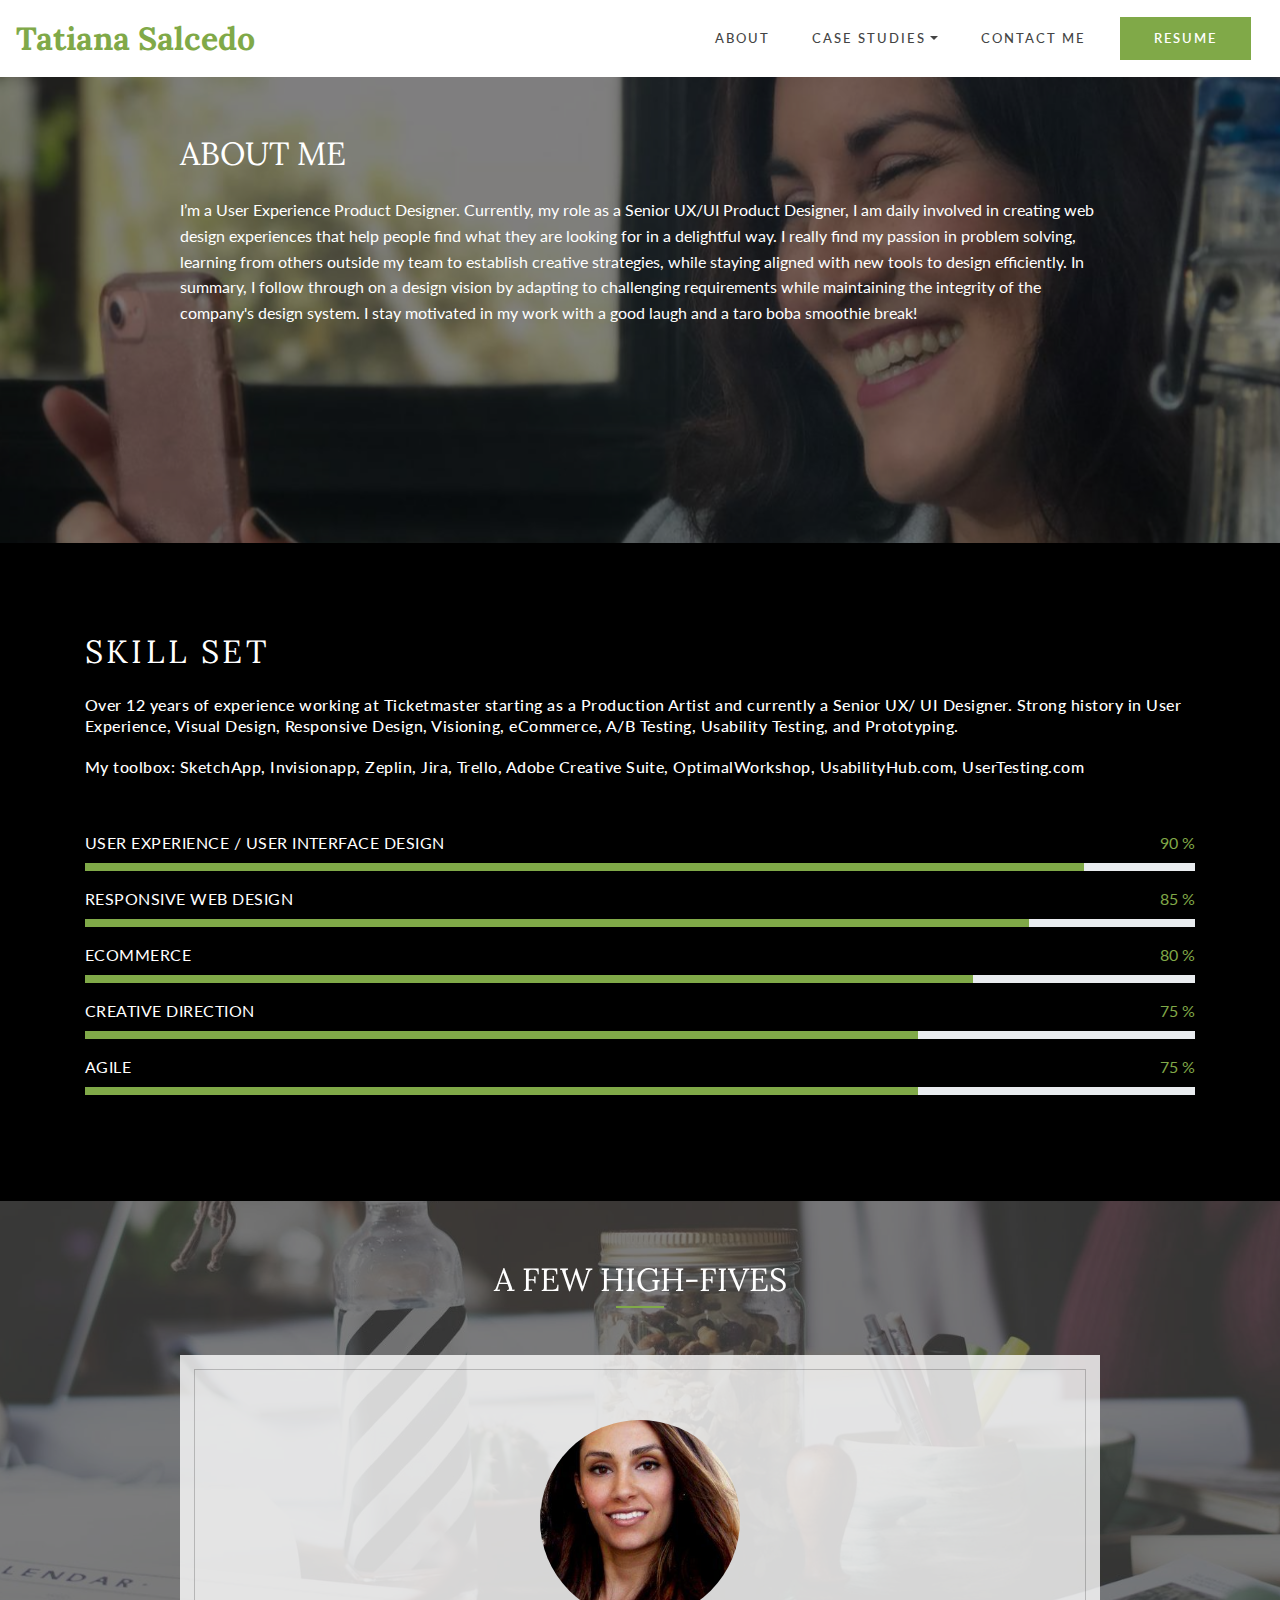
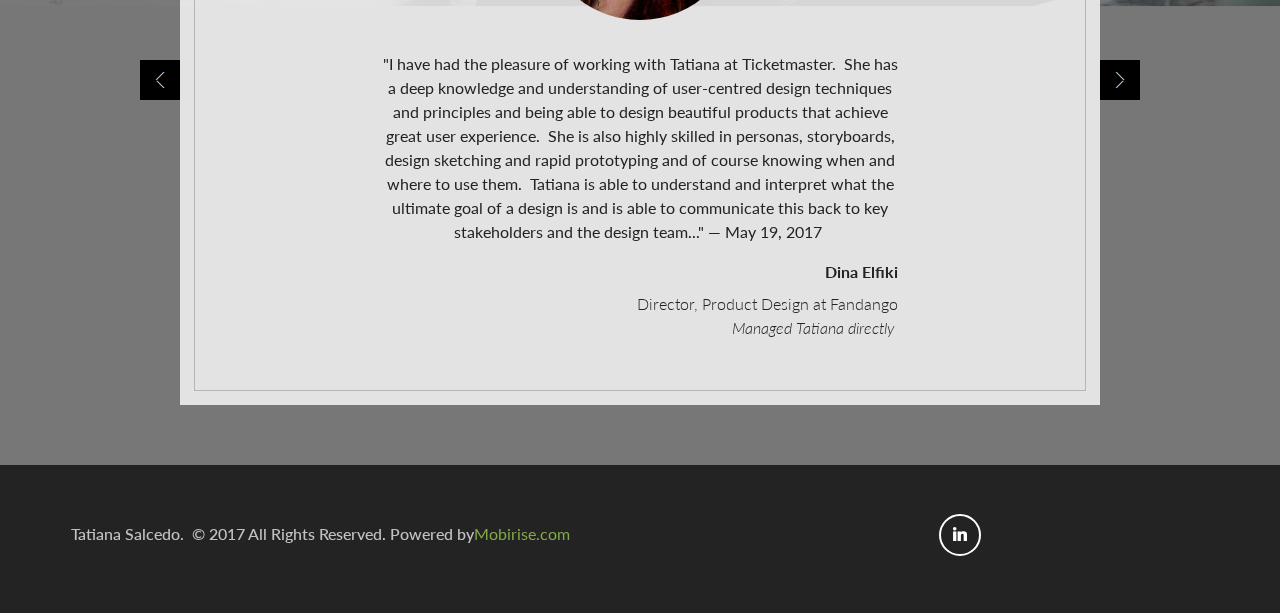
==== commit f7c04fbc: "create github pages" ====
--- a/about.html
+++ b/about.html
@@ -23,7 +23,7 @@
   
 </head>
 <body>
-<section class="menu cid-qFf9qrMSJN" once="menu" id="menu2-0" data-rv-view="42">
+<section class="menu cid-qFf9qrMSJN" once="menu" id="menu2-0" data-rv-view="91">
 
     
     
@@ -56,7 +56,7 @@
     </nav>
 </section>
 
-<section class="header4 cid-qFfw1GVmhV" id="header4-k" data-rv-view="39">
+<section class="header4 cid-qFfw1GVmhV" id="header4-k" data-rv-view="88">
     
     
 
@@ -73,7 +73,7 @@
     
 </section>
 
-<section class="cid-qFfdtg1PMW" id="progress1-a" data-rv-view="44">
+<section class="cid-qFfdtg1PMW" id="progress1-a" data-rv-view="93">
     
      
 
@@ -163,7 +163,7 @@
     </div>
 </section>
 
-<section class="carousel slide testimonials-slider cid-qFfdud9GMA mbr-parallax-background" id="testimonials1-b" data-rv-view="47">
+<section class="carousel slide testimonials-slider cid-qFfdud9GMA mbr-parallax-background" id="testimonials1-b" data-rv-view="96">
 
     
 
@@ -236,7 +236,7 @@
     </div>
 </section>
 
-<section class="cid-qFfdCAi451" id="footer2-c" data-rv-view="57">
+<section class="cid-qFfdCAi451" id="footer2-c" data-rv-view="106">
 
     
 
--- a/assets/mobirise/css/mbr-additional.css
+++ b/assets/mobirise/css/mbr-additional.css
@@ -779,7 +779,7 @@
 .cid-qFfw1GVmhV {
   padding-top: 135px;
   padding-bottom: 150px;
-  background-image: url("../../../assets/images/img-2175-2000x2666.jpg");
+  background-image: url("../../../assets/images/tat-restaurant-7-1500x2000.jpg");
 }
 .cid-qFfw1GVmhV .text {
   letter-spacing: 0.03em;
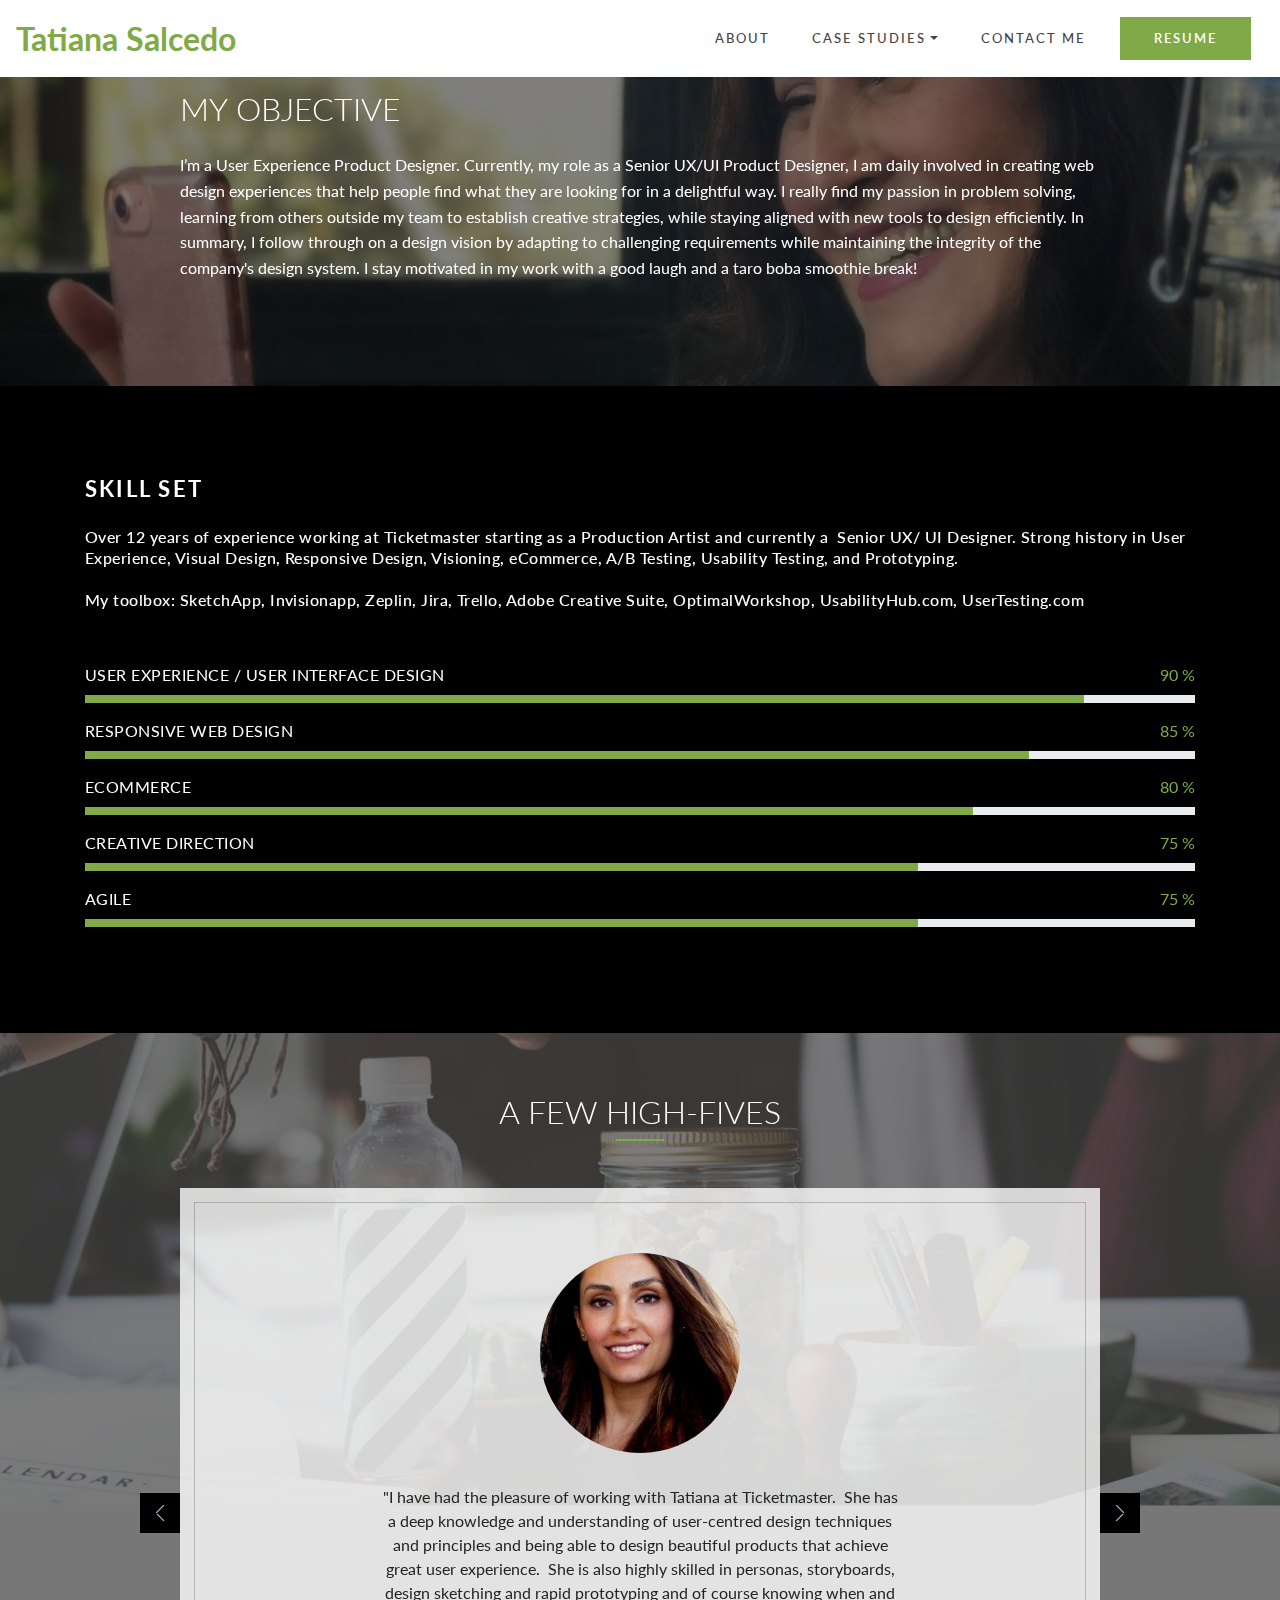
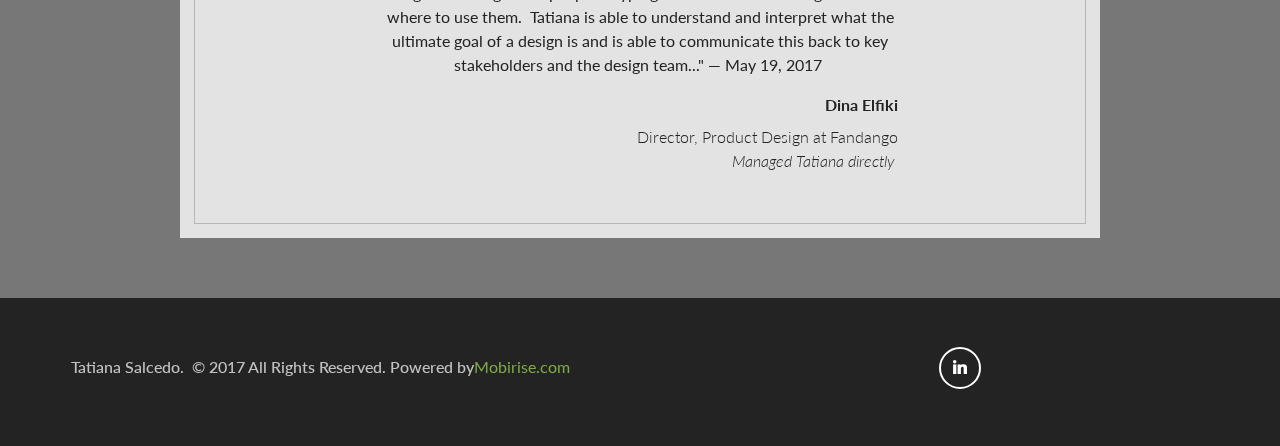
==== commit f43caef9: "create github pages" ====
--- a/about.html
+++ b/about.html
@@ -23,7 +23,7 @@
   
 </head>
 <body>
-<section class="menu cid-qFf9qrMSJN" once="menu" id="menu2-0" data-rv-view="91">
+<section class="menu cid-qFf9qrMSJN" once="menu" id="menu2-0" data-rv-view="52">
 
     
     
@@ -49,14 +49,14 @@
                     <a class="nav-link link dropdown-toggle text-danger display-4" href="https://mobirise.com" data-toggle="dropdown-submenu" aria-expanded="false">CASE STUDIES</a><div class="dropdown-menu"><a class="dropdown-item text-danger display-4" href="https://mobirise.com">ONE<br>TWO<br>THREE</a></div>
                 </li>
                 <li class="nav-item">
-                    <a class="nav-link link text-danger display-4" href="page2.html">CONTACT ME</a>
+                    <a class="nav-link link text-danger display-4" href="contact.html">CONTACT ME</a>
                 </li></ul>
             <div class="navbar-buttons mbr-section-btn"><a class="btn btn-md btn-primary display-4" href="https://mobirise.com">RESUME</a></div>
       </div>
     </nav>
 </section>
 
-<section class="header4 cid-qFfw1GVmhV" id="header4-k" data-rv-view="88">
+<section class="header4 cid-qFfw1GVmhV mbr-parallax-background" id="header4-k" data-rv-view="49">
     
     
 
@@ -65,23 +65,23 @@
     <div class="container">
         <div class="row justify-content-center">
             <div class=" col-md-10 content">
-                <h1 class="mbr-section-title mbr-light pb-3 mbr-white mbr-fonts-style display-2">ABOUT ME</h1>
-                <p class="mbr-text mbr-fonts-style mbr-white display-7">I’m a User Experience Product Designer. Currently, my role as a Senior UX/UI Product Designer, I am daily involved in creating web design experiences that help people find what they are looking for in a delightful way. I really find my passion in problem solving, learning  from others outside my team to establish creative strategies, while staying aligned with new tools to design efficiently. In summary, I follow through on a design vision by adapting to challenging requirements while maintaining the integrity of the company's design system. I stay motivated in my work with a good laugh and a taro boba smoothie break!<br><br><br></p>
+                <h1 class="mbr-section-title mbr-light pb-3 mbr-white mbr-fonts-style display-2">MY OBJECTIVE</h1>
+                <p class="mbr-text mbr-fonts-style mbr-white display-7">I’m a User Experience Product Designer. Currently, my role as a Senior UX/UI Product Designer, I am daily involved in creating web design experiences that help people find what they are looking for in a delightful way. I really find my passion in problem solving, learning from others outside my team to establish creative strategies, while staying aligned with new tools to design efficiently. In summary, I follow through on a design vision by adapting to challenging requirements while maintaining the integrity of the company's design system. I stay motivated in my work with a good laugh and a taro boba smoothie break!<br></p>
             </div>
         </div>
     </div>
     
 </section>
 
-<section class="cid-qFfdtg1PMW" id="progress1-a" data-rv-view="93">
+<section class="cid-qFfdtg1PMW" id="progress1-a" data-rv-view="54">
     
      
 
     
 
     <div class="container">
-        <h2 class="mbr-section-title pb-3 align-left mbr-bold mbr-fonts-style mbr-white display-2"><span style="font-weight: normal;">SKILL SET</span></h2>
-        <h3 class="mbr-section-subtitle mbr-fonts-style align-left display-7">Over 12 years of experience working at Ticketmaster starting as a Production Artist and currently a Senior UX/ UI Designer. Strong history in User Experience, Visual Design, Responsive Design, Visioning, eCommerce, A/B Testing, Usability Testing, and Prototyping.&nbsp;<br><br>My toolbox: SketchApp, Invisionapp, Zeplin, Jira, Trello, Adobe Creative Suite, OptimalWorkshop, UsabilityHub.com, UserTesting.com<div><br></div></h3>
+        <h2 class="mbr-section-title pb-3 align-left mbr-bold mbr-fonts-style mbr-white display-5">SKILL SET</h2>
+        <h3 class="mbr-section-subtitle mbr-fonts-style align-left display-7">Over 12 years of experience working at Ticketmaster starting as a Production Artist and currently a &nbsp;Senior UX/ UI Designer. Strong history in User Experience, Visual Design, Responsive Design, Visioning, eCommerce, A/B Testing, Usability Testing, and Prototyping.&nbsp;<br><br>My toolbox: SketchApp, Invisionapp, Zeplin, Jira, Trello, Adobe Creative Suite, OptimalWorkshop, UsabilityHub.com, UserTesting.com<div><br></div></h3>
         <div class="row pt-4">
             <div class="progress_elements col-md-12">
                 <div class="progress1 pb-3">
@@ -163,7 +163,7 @@
     </div>
 </section>
 
-<section class="carousel slide testimonials-slider cid-qFfdud9GMA mbr-parallax-background" id="testimonials1-b" data-rv-view="96">
+<section class="carousel slide testimonials-slider cid-qFfdud9GMA mbr-parallax-background" id="testimonials1-b" data-rv-view="57">
 
     
 
@@ -236,7 +236,7 @@
     </div>
 </section>
 
-<section class="cid-qFfdCAi451" id="footer2-c" data-rv-view="106">
+<section class="cid-qFfdCAi451" id="footer2-c" data-rv-view="67">
 
     
 
@@ -271,12 +271,12 @@
   <script src="assets/tether/tether.min.js"></script>
   <script src="assets/bootstrap/js/bootstrap.min.js"></script>
   <script src="assets/smoothscroll/smooth-scroll.js"></script>
+  <script src="assets/parallax/jarallax.min.js"></script>
   <script src="assets/dropdown/js/script.min.js"></script>
+  <script src="assets/bootstrapcarouselswipe/bootstrap-carousel-swipe.js"></script>
+  <script src="assets/mbr-testimonials-slider/mbr-testimonials-slider.js"></script>
+  <script src="assets/sociallikes/social-likes.js"></script>
   <script src="assets/touchswipe/jquery.touch-swipe.min.js"></script>
-  <script src="assets/mbr-testimonials-slider/mbr-testimonials-slider.js"></script>
-  <script src="assets/parallax/jarallax.min.js"></script>
-  <script src="assets/sociallikes/social-likes.js"></script>
-  <script src="assets/bootstrapcarouselswipe/bootstrap-carousel-swipe.js"></script>
   <script src="assets/theme/js/script.js"></script>
   
   
--- a/assets/mobirise/css/mbr-additional.css
+++ b/assets/mobirise/css/mbr-additional.css
@@ -1,4 +1,3 @@
-@import url(https://fonts.googleapis.com/css?family=Lora:400,400i,700,700i);
 @import url(https://fonts.googleapis.com/css?family=Lato:100,100i,300,300i,400,400i,700,700i,900,900i);
 
 
@@ -22,14 +21,14 @@
   line-height: 1.6;
 }
 .display-1 {
-  font-family: 'Lora', serif;
-  font-size: 3rem;
+  font-family: 'Lato', sans-serif;
+  font-size: 3.5rem;
 }
 .display-1 > .mbr-iconfont {
-  font-size: 4.8rem;
+  font-size: 5.6rem;
 }
 .display-2 {
-  font-family: 'Lora', serif;
+  font-family: 'Lato', sans-serif;
   font-size: 2rem;
 }
 .display-2 > .mbr-iconfont {
@@ -43,7 +42,7 @@
   font-size: 1.28rem;
 }
 .display-5 {
-  font-family: 'Lora', serif;
+  font-family: 'Lato', sans-serif;
   font-size: 1.4rem;
 }
 .display-5 > .mbr-iconfont {
@@ -63,9 +62,9 @@
 /* 0.65 - min scale variable, may vary */
 @media (max-width: 768px) {
   .display-1 {
-    font-size: 2.4rem;
-    font-size: calc( 1.7rem + (3 - 1.7) * ((100vw - 20rem) / (48 - 20)));
-    line-height: calc( 1.4 * (1.7rem + (3 - 1.7) * ((100vw - 20rem) / (48 - 20))));
+    font-size: 2.8rem;
+    font-size: calc( 1.875rem + (3.5 - 1.875) * ((100vw - 20rem) / (48 - 20)));
+    line-height: calc( 1.4 * (1.875rem + (3.5 - 1.875) * ((100vw - 20rem) / (48 - 20))));
   }
   .display-2 {
     font-size: 1.6rem;
@@ -777,9 +776,9 @@
   min-height: 100vh;
 }
 .cid-qFfw1GVmhV {
-  padding-top: 135px;
-  padding-bottom: 150px;
-  background-image: url("../../../assets/images/tat-restaurant-7-1500x2000.jpg");
+  padding-top: 90px;
+  padding-bottom: 90px;
+  background-image: url("../../../assets/images/tat-restaurant-1500x2000.jpg");
 }
 .cid-qFfw1GVmhV .text {
   letter-spacing: 0.03em;
@@ -1175,13 +1174,10 @@
 .cid-qFfdtg1PMW .progress-bar-5 {
   width: 75%;
 }
-.cid-qFfdtg1PMW .mbr-section-title SPAN {
-  color: #ffffff;
-}
 .cid-qFfdud9GMA {
   padding-top: 60px;
   padding-bottom: 60px;
-  background-image: url("../../../assets/images/mbr-1583x1080.jpg");
+  background-image: url("../../../assets/images/mbr-1583x10808.jpg");
 }
 .cid-qFfdud9GMA .mbr-section-title {
   margin: 0;
@@ -1618,7 +1614,7 @@
 .cid-qFfeDNQbwm {
   padding-top: 90px;
   padding-bottom: 90px;
-  background-image: url("../../../assets/images/img-1634-2000x1500.jpg");
+  background-image: url("../../../assets/images/img-1634-2000x15009.jpg");
 }
 .cid-qFfeDNQbwm .mbr-section-heading {
   margin-bottom: 1.5em;
@@ -1750,7 +1746,7 @@
   color: #c1c1c1;
 }
 .cid-qFfcINYH49 {
-  background-image: url("../../../assets/images/img-2087-2000x1500.jpg");
+  background-image: url("../../../assets/images/img-2087-2000x150010.jpg");
 }
 .cid-qFfcINYH49 .mbr-text,
 .cid-qFfcINYH49 .typed-text,
